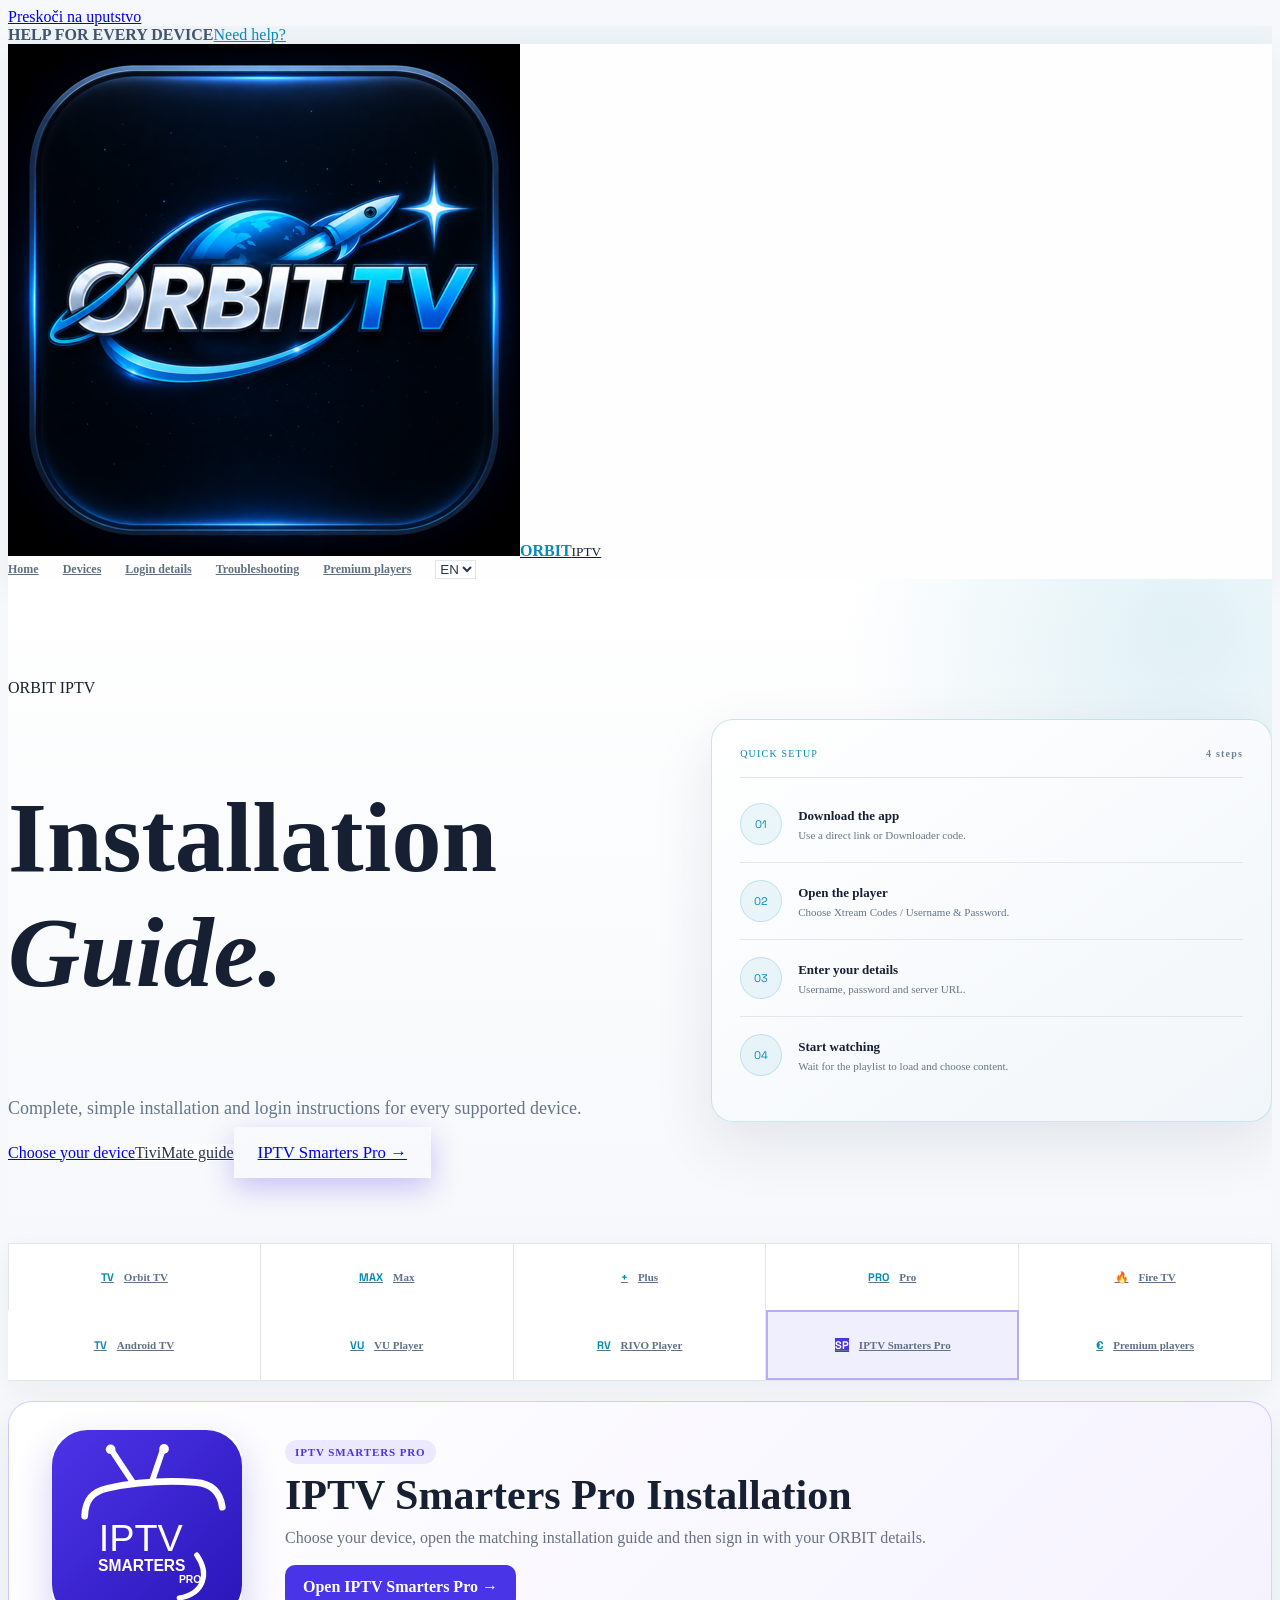
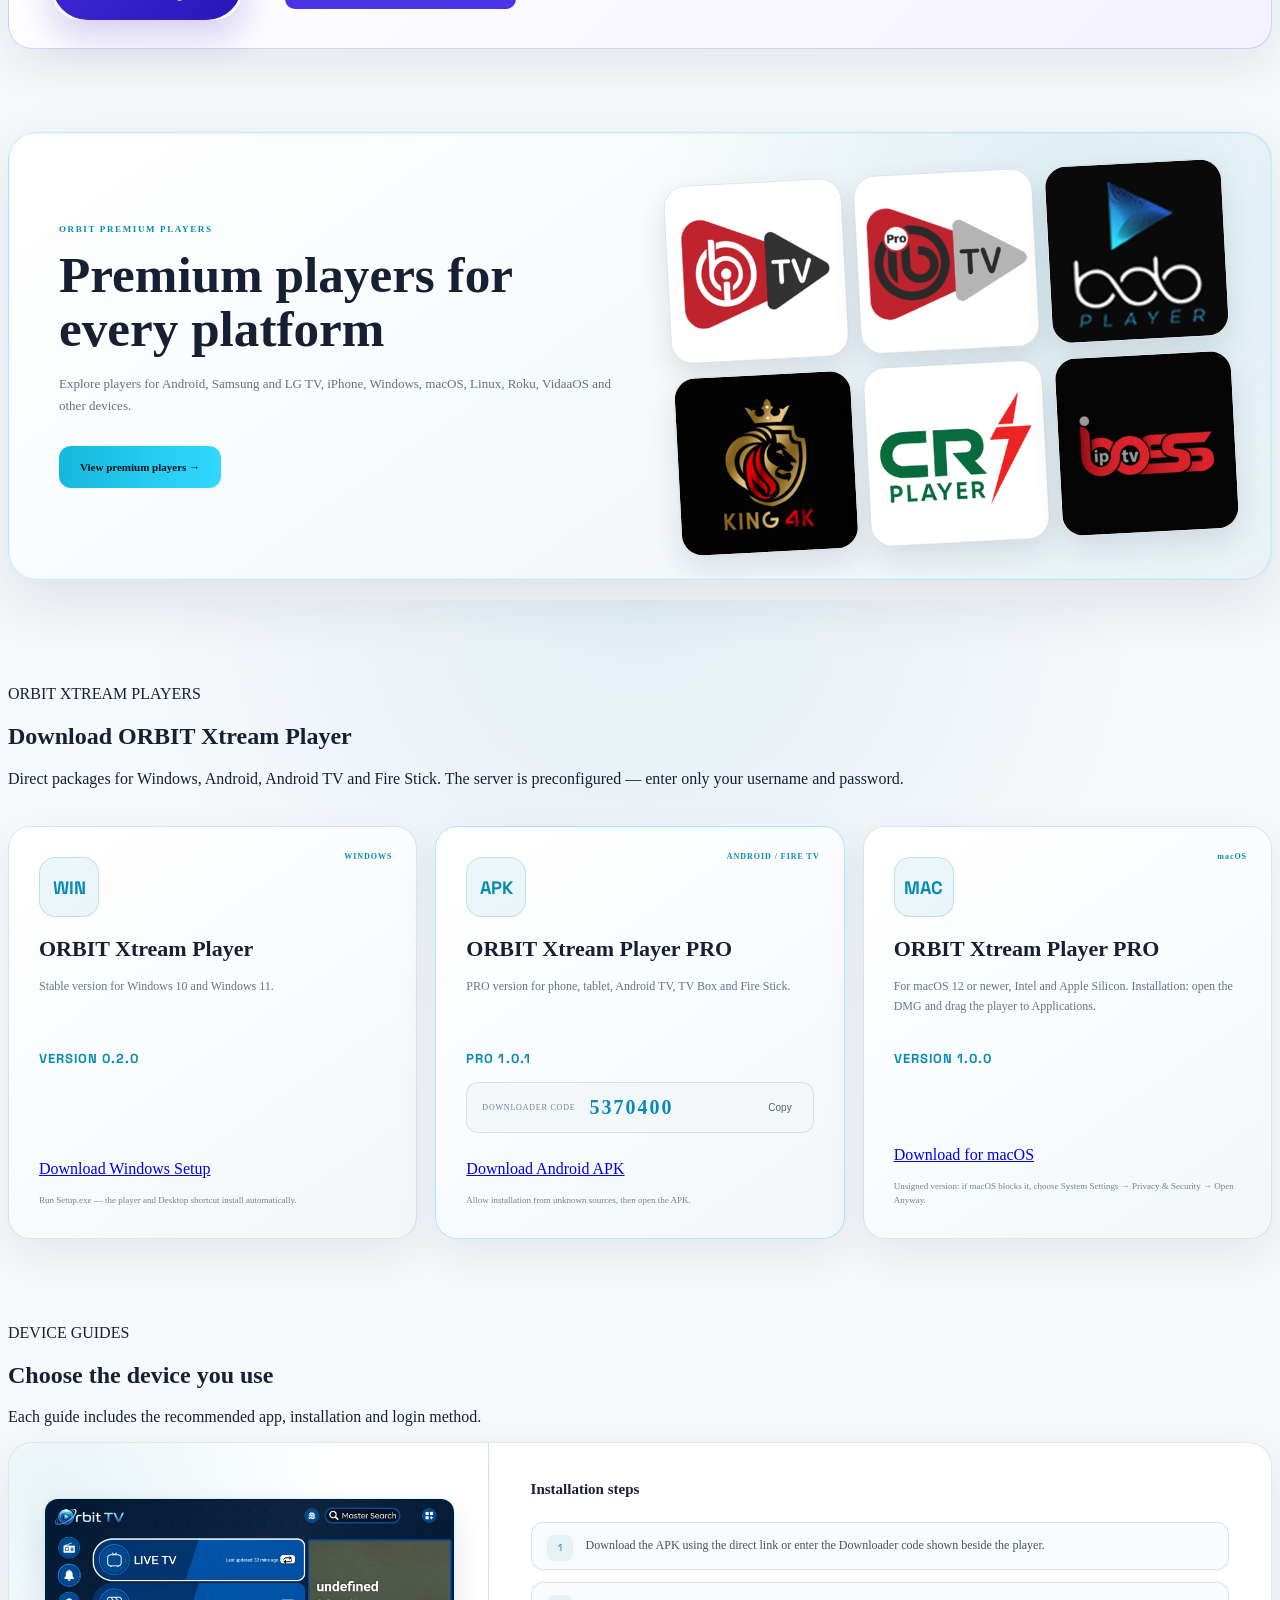
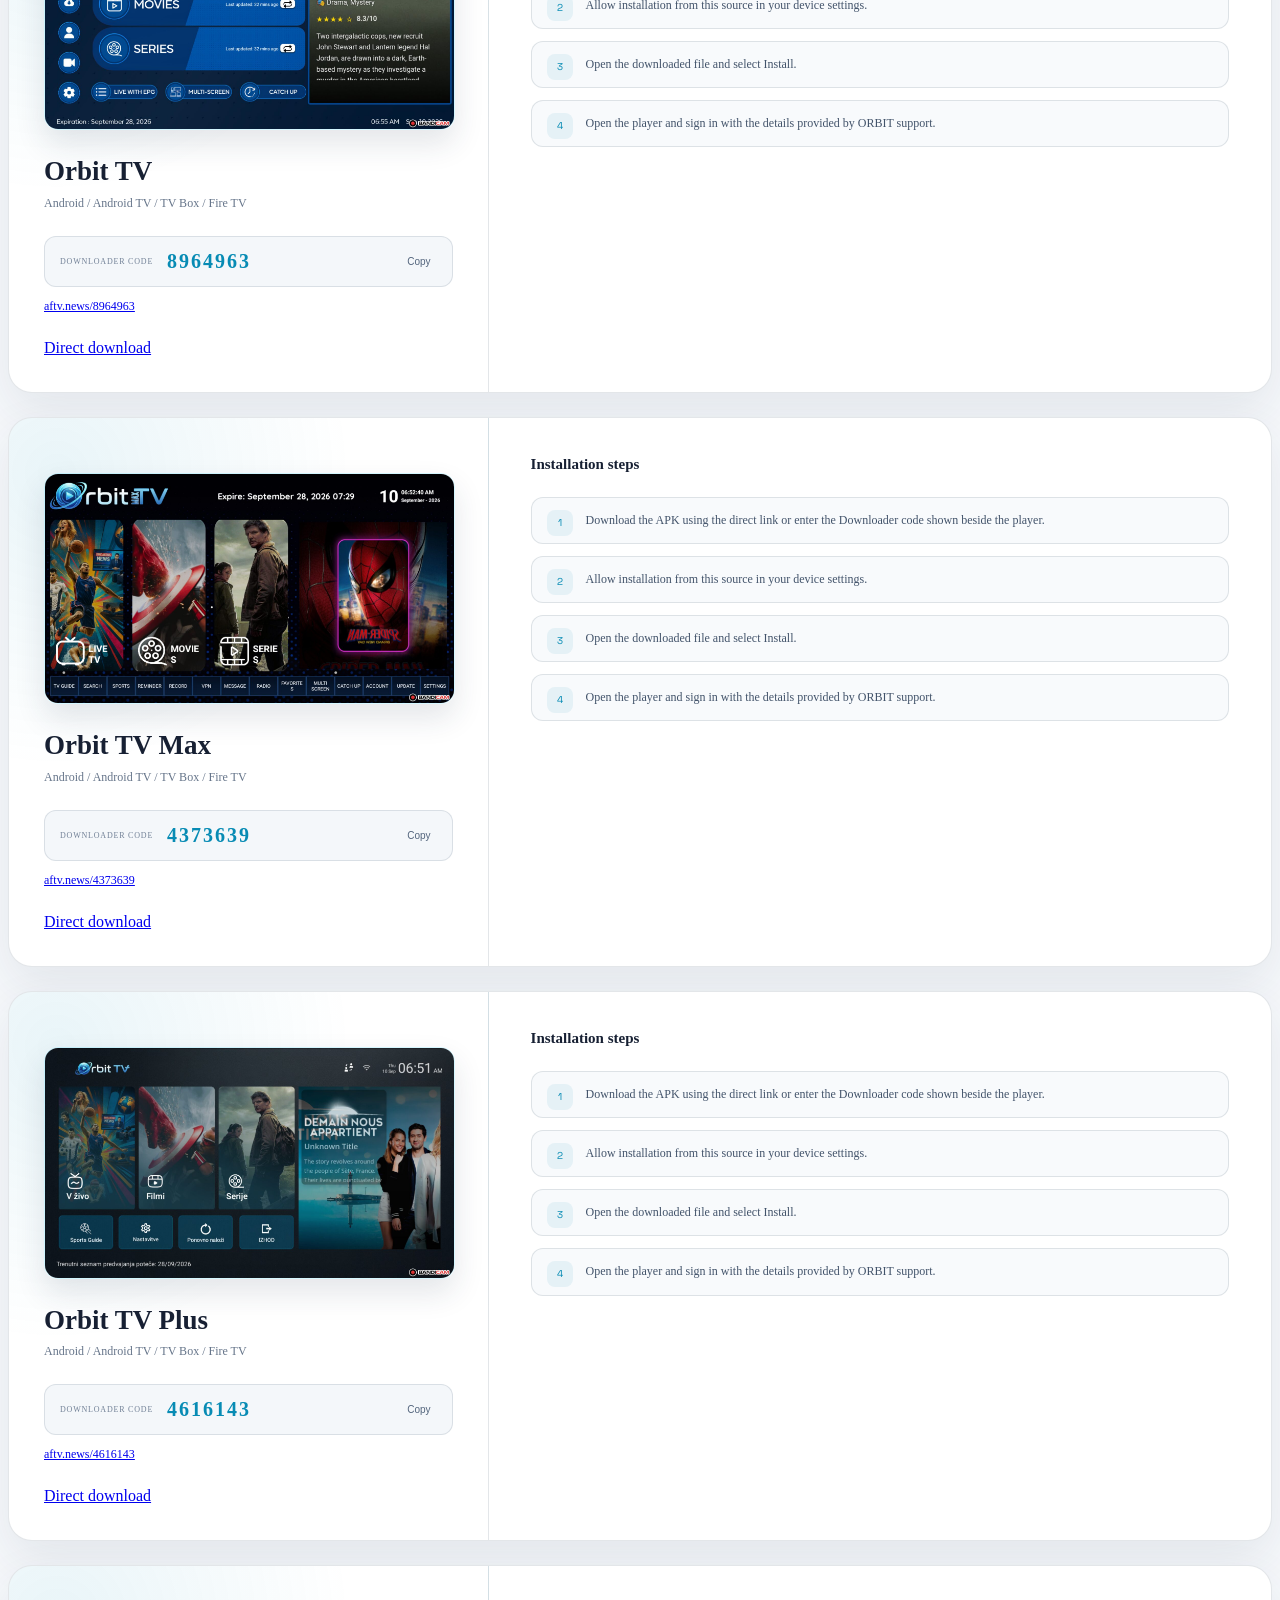
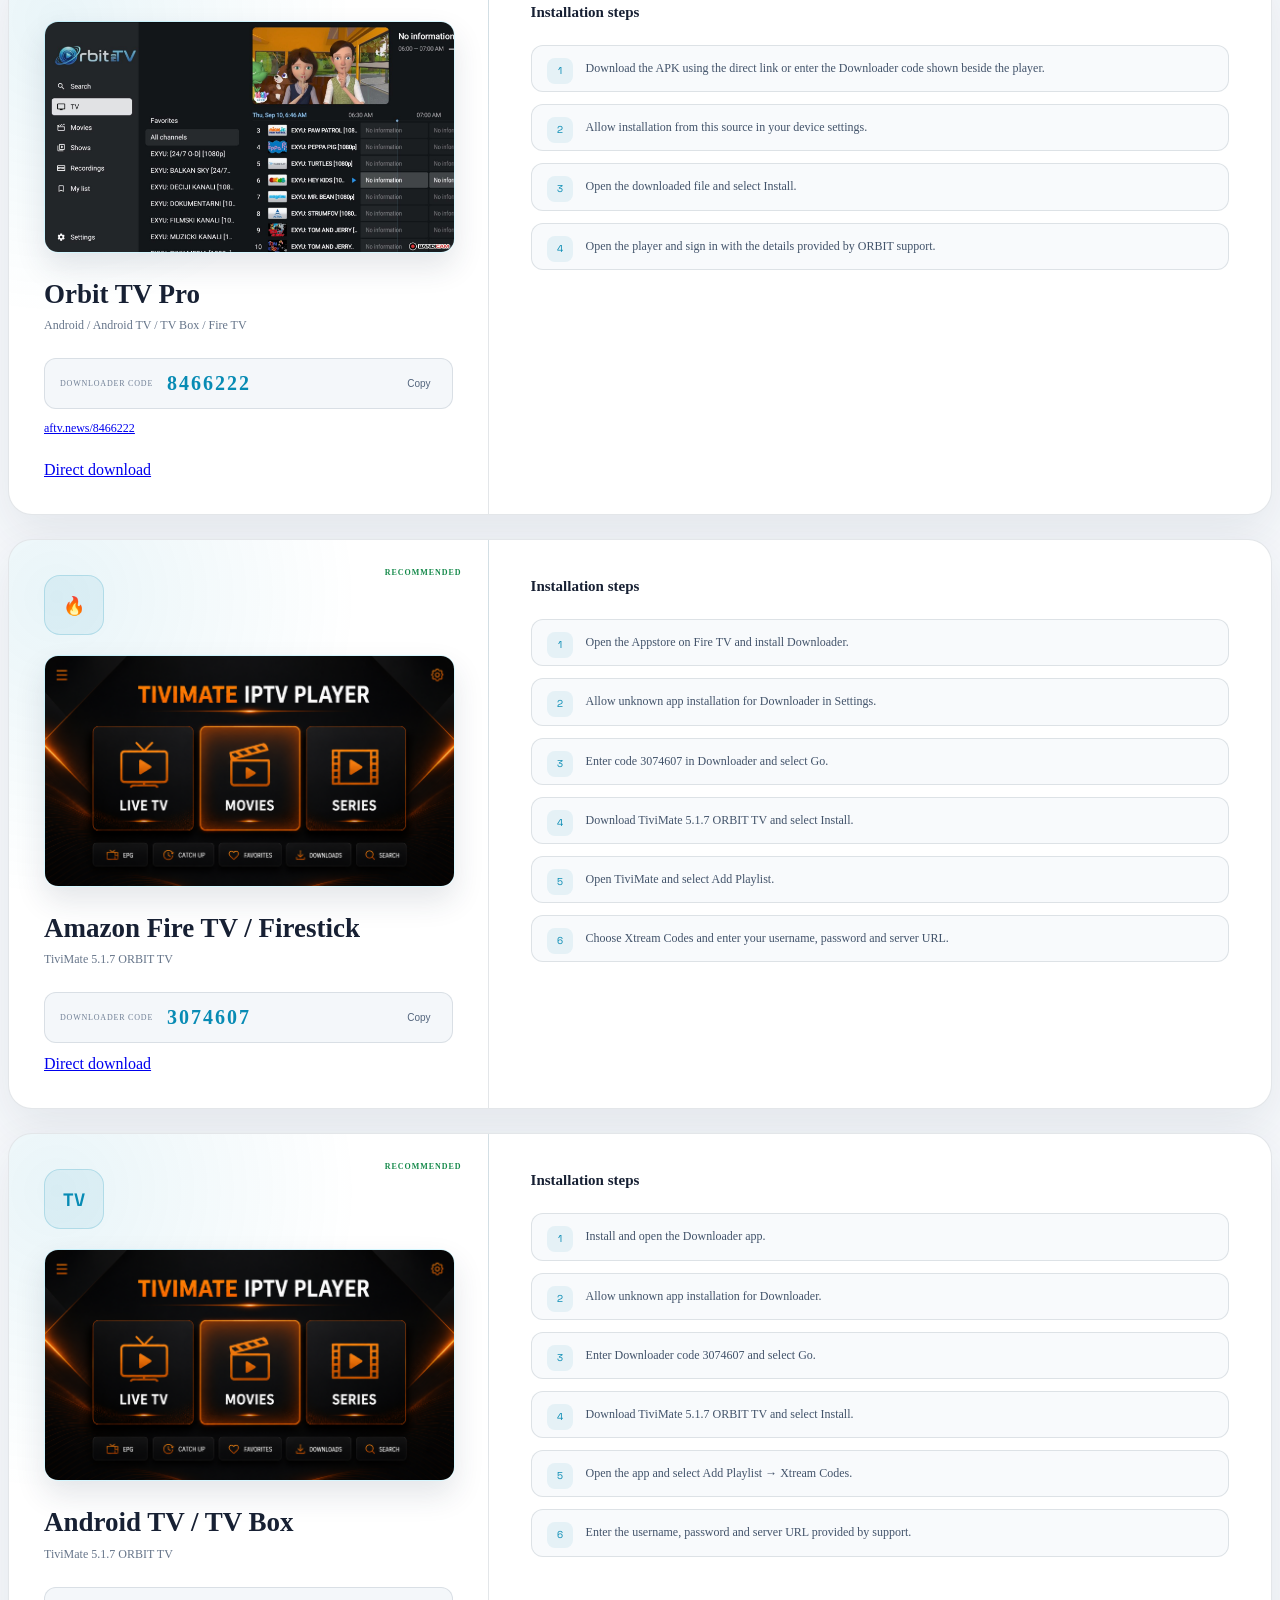
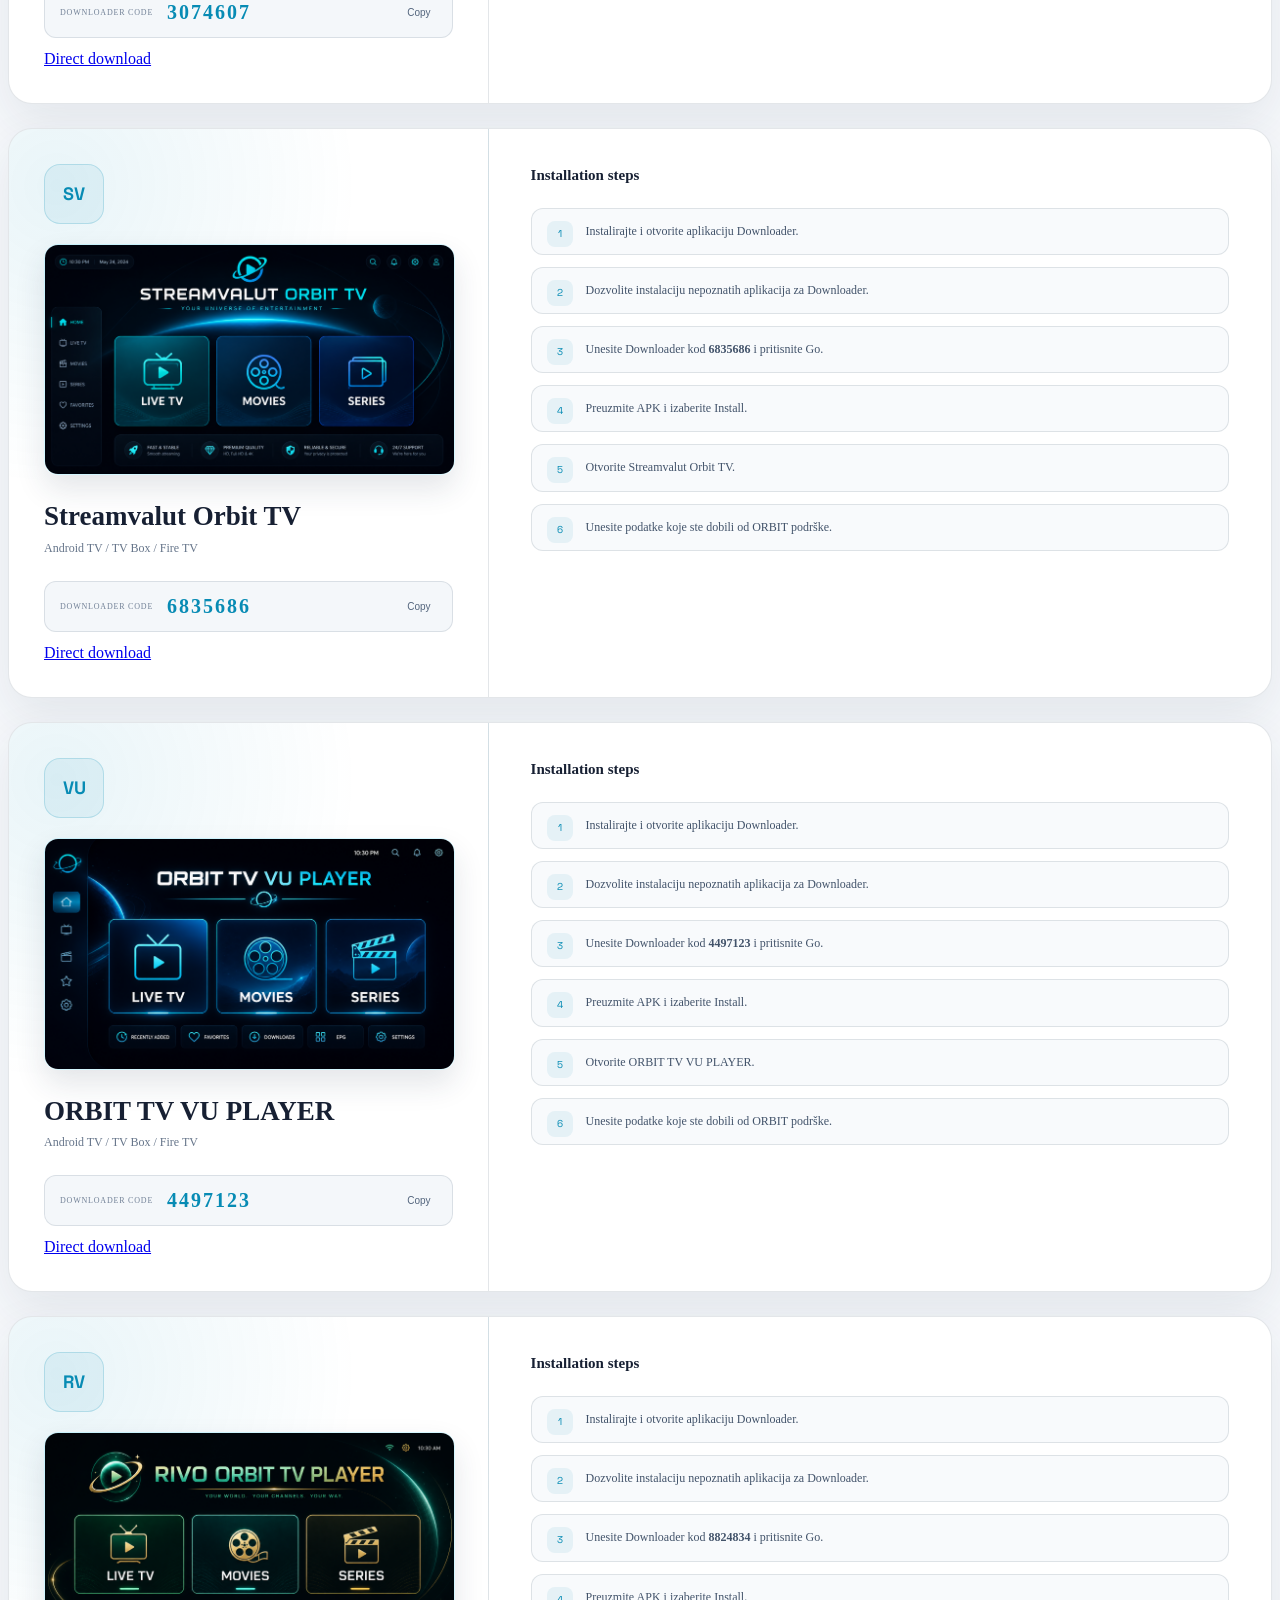
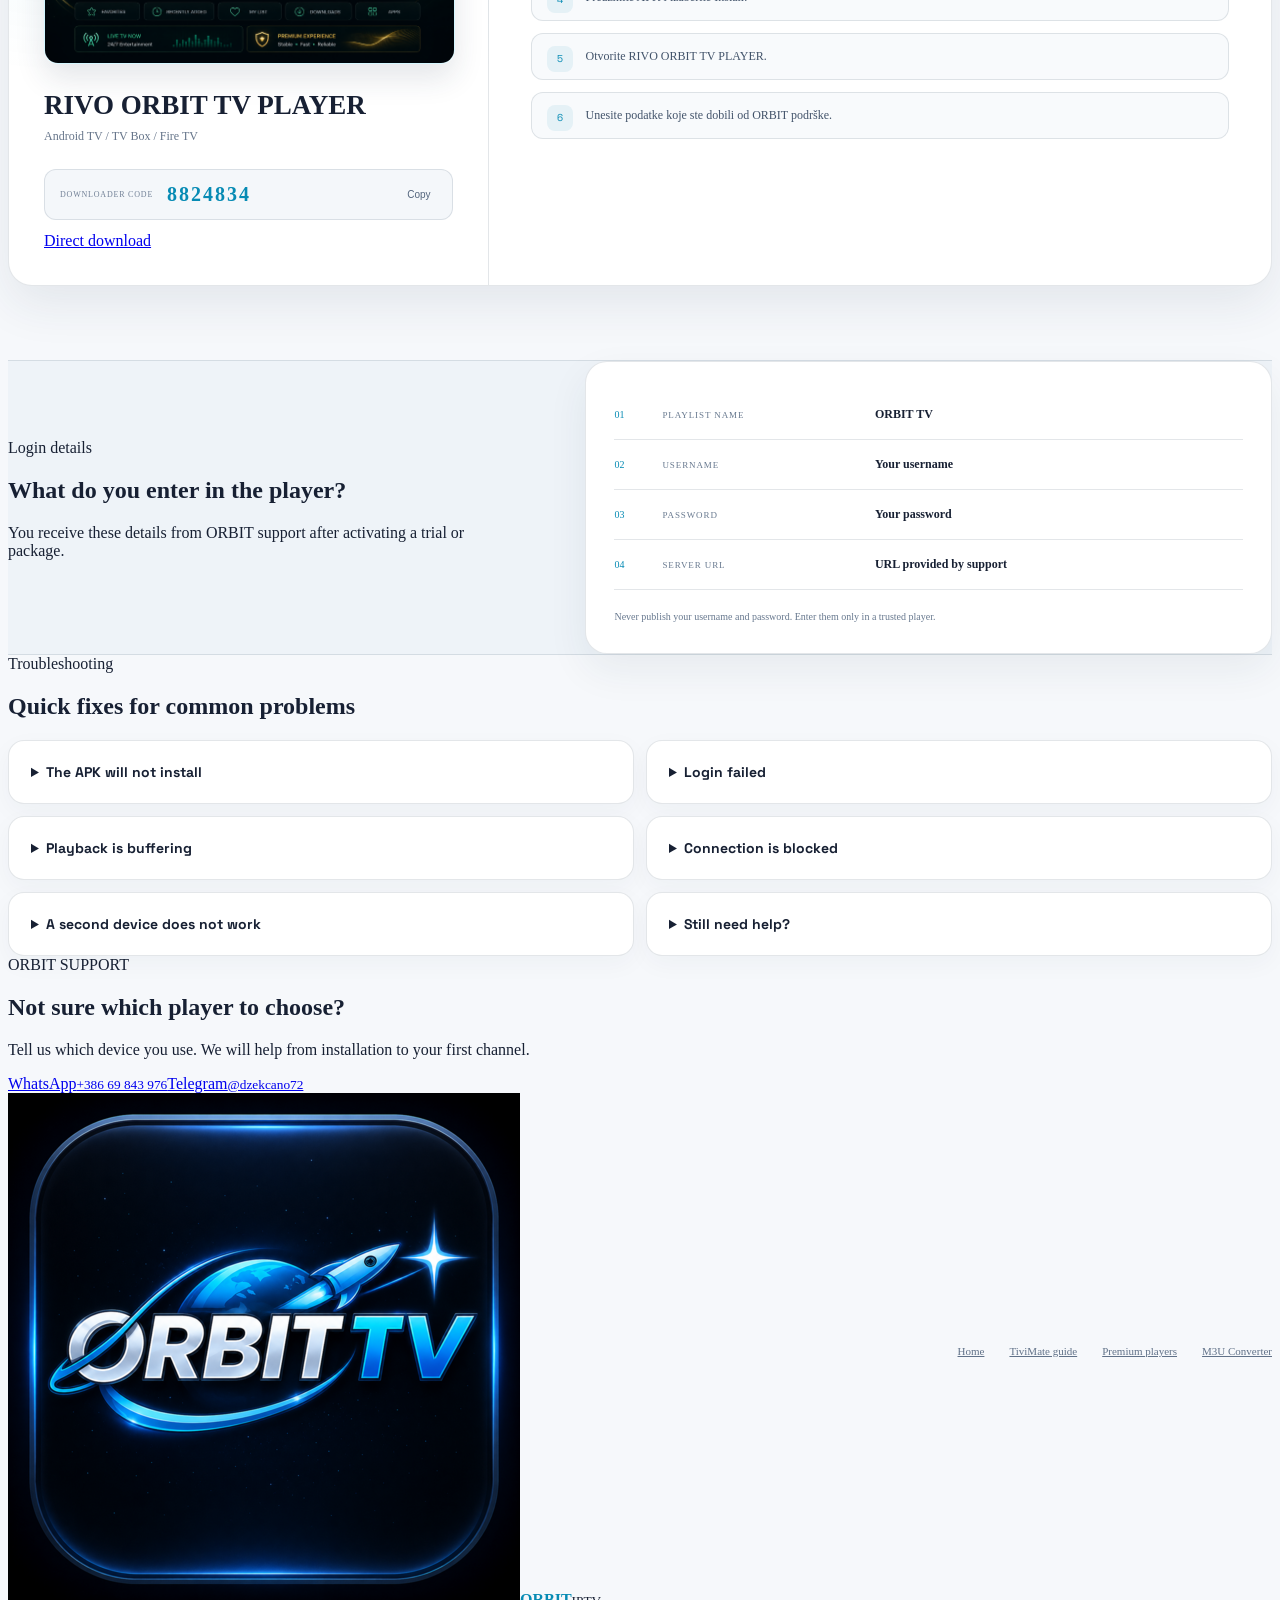
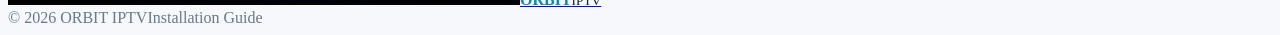
==== index.html @ 43fe9dd4 "Make IPTV Smarters Pro entry prominent" ====
<!doctype html>
<html lang="bs">
<head>
  <meta charset="utf-8">
  <meta name="viewport" content="width=device-width,initial-scale=1">
  <meta name="theme-color" content="#050914">
  <meta name="description" content="ORBIT IPTV Installation Guide — direktno preuzimanje i jednostavna uputstva za ORBIT playere.">
  <meta property="og:title" content="ORBIT IPTV Installation Guide">
  <meta property="og:description" content="Jednostavna uputstva za instalaciju ORBIT IPTV-a na svim uređajima.">
  <meta property="og:image" content="https://orbitiptv.github.io/orbit-offer.png">
  <title>Installation Guide — ORBIT IPTV</title>
  <link rel="icon" href="assets/orbit-logo-20260910.png">
  <link rel="preconnect" href="https://fonts.googleapis.com">
  <link rel="preconnect" href="https://fonts.gstatic.com" crossorigin>
  <link href="https://fonts.googleapis.com/css2?family=Manrope:wght@400;500;600;700;800&family=Space+Grotesk:wght@600;700&display=swap" rel="stylesheet">
  <link rel="stylesheet" href="../styles.css">
  <link rel="stylesheet" href="guide.css">

  <style>
    .smarters-main-button{font-size:1.05rem!important;padding:16px 24px!important;box-shadow:0 10px 28px rgba(73,52,232,.28)!important}
    .smarters-quick-link{border:2px solid rgba(73,52,232,.35)!important;background:rgba(73,52,232,.08)!important}
    .smarters-quick-link span{background:#4934e8!important;color:#fff!important}.smarters-quick-link b{white-space:nowrap}
    .smarters-promo-section{padding-top:20px!important;padding-bottom:28px!important}.smarters-promo-card{display:grid;grid-template-columns:220px 1fr;gap:28px;align-items:center;padding:28px;border:1px solid rgba(73,52,232,.22);border-radius:24px;background:linear-gradient(135deg,#fff 0%,#f5f2ff 100%);box-shadow:0 18px 44px rgba(30,35,60,.08);text-decoration:none;color:inherit;transition:.22s ease}.smarters-promo-card:hover{transform:translateY(-5px);box-shadow:0 24px 54px rgba(40,34,110,.14);border-color:rgba(73,52,232,.45)}.smarters-promo-art{width:100%;max-width:190px;margin:auto}.smarters-promo-art svg{display:block;width:100%;height:auto;border-radius:28px;box-shadow:0 16px 36px rgba(43,25,184,.2)}.smarters-promo-label{display:inline-flex;margin-bottom:9px;padding:6px 10px;border-radius:999px;background:#ece8ff;color:#4934e8;font-size:11px;font-weight:800;letter-spacing:.08em}.smarters-promo-copy h2{margin:0 0 10px;font-size:clamp(28px,4vw,42px);line-height:1.08}.smarters-promo-copy p{margin:0 0 18px;max-width:700px;color:#667085}.smarters-promo-button{display:inline-flex;padding:13px 18px;border-radius:10px;background:#4934e8;color:#fff;font-weight:800}.smarters-promo-card:focus-visible,.smarters-main-button:focus-visible,.smarters-quick-link:focus-visible{outline:3px solid #8d7df4;outline-offset:3px}@media(max-width:760px){.smarters-promo-card{grid-template-columns:1fr;text-align:center}.smarters-promo-art{max-width:150px}.smarters-main-button{width:100%;justify-content:center}}
  </style>
</head>
<body class="guide-page">
  <a class="skip-link" href="#guideMain">Preskoči na uputstvo</a>
  <div class="topbar"><div class="container topbar-inner"><span><span class="status-dot"></span><strong data-g="helpAvailable">POMOĆ ZA SVE UREĐAJE</strong></span><a href="https://wa.me/38669843976" target="_blank" rel="noopener" data-g="needHelp">Treba pomoć?</a></div></div>
  <header class="site-header">
    <div class="container nav-shell">
      <a class="brand" href="../"><img src="assets/orbit-logo-20260910.png" alt="ORBIT IPTV logo"><span><b>ORBIT</b><small>IPTV</small></span></a>
      <nav class="guide-nav">
        <a href="../" data-g="home">Početna</a>
        <a href="#uredjaji" data-g="devices">Uređaji</a>
        <a href="#podaci" data-g="loginData">Podaci za prijavu</a>
        <a href="#problemi" data-g="problems">Rješavanje problema</a>
        <a href="activation/" data-g="paidPlayers">Plaćeni playeri</a>
        <select id="guideLanguage" class="language-select" aria-label="Izaberi jezik"><option value="bs">BS</option><option value="en">EN</option><option value="de">DE</option><option value="sl">SL</option><option value="it">IT</option></select>
      </nav>
    </div>
  </header>

  <main id="guideMain">
    <section class="guide-hero">
      <div class="container guide-hero-grid">
        <div class="reveal">
          <div class="eyebrow"><span></span><span>ORBIT IPTV</span></div>
          <h1><span data-g="installation">Installation</span><br><em data-g="guide">Guide.</em></h1>
          <p data-g="heroText">Kompletna, jednostavna uputstva za instalaciju i prijavu na svakom podržanom uređaju.</p>
          <div class="hero-actions"><a class="button button-primary" href="#uredjaji" data-g="chooseDevice">Izaberi uređaj</a><a class="button button-secondary" href="#tivimate" data-g="tivimateGuide">TiviMate uputstvo</a><a class="button button-primary smarters-main-button" href="iptv-smarters-pro/">IPTV Smarters Pro →</a></div>
        </div>
        <div class="guide-overview reveal delay-1">
          <div class="overview-head"><span data-g="quickSetup">BRZO PODEŠAVANJE</span><b data-g="fourSteps">4 koraka</b></div>
          <ol class="setup-flow">
            <li><span>01</span><div><b data-g="downloadApp">Preuzmite aplikaciju</b><small data-g="downloadText">Koristite direktni link ili Downloader kod.</small></div></li>
            <li><span>02</span><div><b data-g="openApp">Otvorite player</b><small data-g="openText">Izaberite Xtream Codes / Username & Password.</small></div></li>
            <li><span>03</span><div><b data-g="enterData">Unesite podatke</b><small data-g="enterText">Korisničko ime, lozinka i server URL.</small></div></li>
            <li><span>04</span><div><b data-g="startWatching">Počnite gledati</b><small data-g="startText">Sačekajte učitavanje liste i izaberite sadržaj.</small></div></li>
          </ol>
        </div>
      </div>
    </section>

    <section class="guide-quickbar">
      <div class="container quickbar-inner">
        <a href="#orbit-tv"><span>TV</span>Orbit TV</a><a href="#orbit-tv-max"><span>MAX</span>Max</a><a href="#orbit-tv-plus"><span>+</span>Plus</a><a href="#orbit-tv-pro"><span>PRO</span>Pro</a><a href="#fire"><span>🔥</span>Fire TV</a><a href="#androidtv"><span>TV</span>Android TV</a><a href="#orbit-tv-vu-player"><span>VU</span>VU Player</a><a href="#rivo-orbit-tv-player"><span>RV</span>RIVO Player</a><a class="smarters-quick-link" href="iptv-smarters-pro/"><span>SP</span><b>IPTV Smarters Pro</b></a><a href="activation/"><span>€</span><b class="quickbar-label" data-g="paidPlayers">Plaćeni playeri</b></a>
      </div>
    </section>

    <section class="section smarters-promo-section">
      <div class="container">
        <a class="smarters-promo-card reveal" href="iptv-smarters-pro/" aria-label="Open IPTV Smarters Pro installation guide">
          <div class="smarters-promo-art" aria-hidden="true">
            <svg viewBox="0 0 512 512" role="img"><defs><linearGradient id="spg" x1="0" y1="0" x2="1" y2="1"><stop offset="0" stop-color="#4d34e8"/><stop offset="1" stop-color="#2915b8"/></linearGradient></defs><rect width="512" height="512" rx="96" fill="url(#spg)"/><g fill="none" stroke="#fff" stroke-linecap="round"><path d="M88 232c2-43 20-66 62-75 63-14 153-22 237-16 42 3 66 25 72 67" stroke-width="18"/><path d="M218 141l-55-83M270 137l28-82" stroke-width="16"/><circle cx="158" cy="52" r="13" fill="#fff" stroke="none"/><circle cx="302" cy="51" r="13" fill="#fff" stroke="none"/></g><text x="126" y="326" fill="#fff" font-family="Arial,Helvetica,sans-serif" font-size="102" font-weight="500">IPTV</text><text x="124" y="381" fill="#fff" font-family="Arial,Helvetica,sans-serif" font-size="42" font-weight="800">SMARTERS</text><text x="342" y="412" fill="#fff" font-family="Arial,Helvetica,sans-serif" font-size="28" font-weight="800">PRO</text><path d="M390 337c35 50 20 104-47 116" fill="none" stroke="#fff" stroke-width="14" stroke-linecap="round"/></svg>
          </div>
          <div class="smarters-promo-copy">
            <span class="smarters-promo-label">IPTV SMARTERS PRO</span>
            <h2>IPTV Smarters Pro Installation</h2>
            <p>Choose your device, open the matching installation guide and then sign in with your ORBIT details.</p>
            <span class="smarters-promo-button">Open IPTV Smarters Pro →</span>
          </div>
        </a>
      </div>
    </section>

    <section class="section premium-player-promo">
      <div class="container">
        <a class="premium-promo-card reveal" href="activation/" aria-label="Pogledajte ORBIT plaćene playere">
          <div class="premium-promo-copy">
            <span class="premium-label" data-g="premiumLabel">ORBIT PREMIUM PLAYERS</span>
            <h2 data-g="premiumTitle">Plaćeni playeri za sve platforme</h2>
            <p data-g="premiumText">Pogledajte playere za Android, Samsung i LG TV, iPhone, Windows, macOS, Linux, Roku, VidaaOS i druge uređaje.</p>
            <span class="premium-promo-button" data-g="premiumButton">Pogledaj plaćene playere →</span>
          </div>
          <div class="premium-logo-wall" aria-hidden="true">
            <img src="https://orbitiptv.github.io/Installation-Guide/activation/assets/ibo/ibo-player.png" alt="">
            <img src="https://orbitiptv.github.io/Installation-Guide/activation/assets/ibo/ibo-player-pro.png" alt="">
            <img src="https://orbitiptv.github.io/Installation-Guide/activation/assets/ibo/bob-android.png" alt="">
            <img src="https://orbitiptv.github.io/Installation-Guide/activation/assets/ibo/king4k.png" alt="">
            <img src="https://orbitiptv.github.io/Installation-Guide/activation/assets/cr-android.png" alt="">
            <img src="https://orbitiptv.github.io/Installation-Guide/activation/assets/ibo/iboss-android.png" alt="">
          </div>
        </a>
      </div>
    </section>
    <section class="section xtream-downloads" id="orbit-xtream-players">
      <div class="container">
        <div class="section-heading centered reveal">
          <div class="eyebrow centered-eye"><span></span><span>ORBIT XTREAM PLAYERS</span><span></span></div>
          <h2 data-g="orbitPlayersTitle">Preuzmite ORBIT Xtream Player</h2>
          <p data-g="orbitPlayersText">Direktni paketi za Windows, Android i Android TV. Server je već podešen — unesite samo korisničko ime i lozinku.</p>
        </div>
        <div class="xtream-download-grid reveal delay-1">
          <article class="xtream-download-card">
            <span class="xtream-platform">WINDOWS</span><div class="device-mark">WIN</div>
            <h3>ORBIT Xtream Player</h3><p data-g="windowsTestText">Stabilna verzija za Windows 10 i Windows 11.</p><strong>VERSION 0.2.0</strong>
            <a class="button button-primary" href="../downloads/orbit-xtream-player-windows-setup.exe" download data-g="downloadWindows">Preuzmi Windows Setup</a>
            <small data-g="windowsInstallHint">Pokrenite Setup.exe — player i Desktop ikona instaliraju se automatski.</small>
          </article>
          <article class="xtream-download-card featured">
            <span class="xtream-platform">ANDROID / FIRE TV</span><div class="device-mark">APK</div>
            <h3>ORBIT Xtream Player PRO</h3><p data-g="androidProText">PRO verzija za telefon, tablet, Android TV, TV Box i Fire Stick.</p><strong>PRO 1.0.1</strong>
            <div class="download-code"><small>DOWNLOADER CODE</small><strong>5370400</strong><button type="button" data-copy="5370400" data-g="copy">Kopiraj</button></div>
            <a class="button button-primary" href="../downloads/orbit-xtream-player-android-pro.apk" download data-g="downloadAndroid">Preuzmi Android APK</a>
            <small data-g="androidInstallHint">Dozvolite instalaciju iz nepoznatih izvora, zatim otvorite APK.</small>
          </article>
          <article class="xtream-download-card">
            <span class="xtream-platform">macOS</span><div class="device-mark">MAC</div>
            <h3>ORBIT Xtream Player PRO</h3><p data-g="macComingText">Za macOS 12 ili noviji, Intel i Apple Silicon. Instalacija: otvorite DMG i prevucite player u Applications.</p><strong data-g="comingSoon">VERSION 1.0.0</strong>
            <a class="button button-primary" href="../downloads/orbit-xtream-player-macos.dmg" download data-g="macComingButton">Preuzmi za macOS</a>
            <small data-g="macSafeText">Nepotpisana verzija: ako je macOS blokira, izaberite System Settings → Privacy &amp; Security → Open Anyway.</small>
          </article>
        </div>
      </div>
    </section>

    <section class="section guide-devices" id="uredjaji">
      <div class="container">
        <div class="section-heading reveal"><div class="eyebrow"><span></span><span data-g="deviceGuides">UPUTSTVA PO UREĐAJU</span></div><h2 data-g="selectDevice">Izaberite uređaj koji koristite</h2><p data-g="selectText">Svako uputstvo sadrži preporučenu aplikaciju, instalaciju i način prijave.</p></div>

        <article class="instruction-card reveal" id="orbit-tv">
          <div class="instruction-side"><img class="player-art" src="assets/players/orbit-tv-20260910.jpg" alt="Orbit TV — izgled aplikacije" loading="lazy"><h2>Orbit TV</h2><p>Android / Android TV / TV Box / Fire TV</p><div class="download-code"><small>DOWNLOADER CODE</small><strong>8964963</strong><button type="button" data-copy="8964963" data-g="copy">Kopiraj</button></div><p><a href="https://aftv.news/8964963" target="_blank" rel="noopener">aftv.news/8964963</a></p><a class="button button-primary" href="https://www.dropbox.com/scl/fi/jpbd7oztoyssk2792xhz0/OrbitTV.apk?rlkey=6338grlvasxphj5q79tidvix2&amp;dl=1" data-g="directDownload">Direktno preuzimanje</a></div>
          <div class="instruction-steps"><h3 data-g="steps">Koraci instalacije</h3><ol><li data-g="newPlayer1">Preuzmite APK putem direktnog linka ili unesite Downloader kod prikazan uz player.</li><li data-g="newPlayer2">Dozvolite instalaciju iz ovog izvora u postavkama uređaja.</li><li data-g="newPlayer3">Otvorite preuzetu datoteku i izaberite Install.</li><li data-g="newPlayer4">Pokrenite player i prijavite se podacima dobijenim od ORBIT podrške.</li></ol></div>
        </article>

        <article class="instruction-card reveal" id="orbit-tv-max">
          <div class="instruction-side"><img class="player-art" src="assets/players/orbit-tv-max-20260910.jpg" alt="Orbit TV Max — izgled aplikacije" loading="lazy"><h2>Orbit TV Max</h2><p>Android / Android TV / TV Box / Fire TV</p><div class="download-code"><small>DOWNLOADER CODE</small><strong>4373639</strong><button type="button" data-copy="4373639" data-g="copy">Kopiraj</button></div><p><a href="https://aftv.news/4373639" target="_blank" rel="noopener">aftv.news/4373639</a></p><a class="button button-primary" href="https://www.dropbox.com/scl/fi/qm563a28ovwv0opp84wek/Orbit-TV-Max.apk?rlkey=qnp95z3av1uu4jedp4amxes10&amp;dl=1" data-g="directDownload">Direktno preuzimanje</a></div>
          <div class="instruction-steps"><h3 data-g="steps">Koraci instalacije</h3><ol><li data-g="newPlayer1">Preuzmite APK putem direktnog linka ili unesite Downloader kod prikazan uz player.</li><li data-g="newPlayer2">Dozvolite instalaciju iz ovog izvora u postavkama uređaja.</li><li data-g="newPlayer3">Otvorite preuzetu datoteku i izaberite Install.</li><li data-g="newPlayer4">Pokrenite player i prijavite se podacima dobijenim od ORBIT podrške.</li></ol></div>
        </article>

        <article class="instruction-card reveal" id="orbit-tv-plus">
          <div class="instruction-side"><img class="player-art" src="assets/players/orbit-tv-plus-20260910.jpg" alt="Orbit TV Plus — izgled aplikacije" loading="lazy"><h2>Orbit TV Plus</h2><p>Android / Android TV / TV Box / Fire TV</p><div class="download-code"><small>DOWNLOADER CODE</small><strong>4616143</strong><button type="button" data-copy="4616143" data-g="copy">Kopiraj</button></div><p><a href="https://aftv.news/4616143" target="_blank" rel="noopener">aftv.news/4616143</a></p><a class="button button-primary" href="https://www.dropbox.com/scl/fi/ur6vzek15l9p6n5uei0lg/Orbit-TV-Plus.apk?rlkey=k7n0pl3yer3eqzvuhtynzojws&amp;dl=1" data-g="directDownload">Direktno preuzimanje</a></div>
          <div class="instruction-steps"><h3 data-g="steps">Koraci instalacije</h3><ol><li data-g="newPlayer1">Preuzmite APK putem direktnog linka ili unesite Downloader kod prikazan uz player.</li><li data-g="newPlayer2">Dozvolite instalaciju iz ovog izvora u postavkama uređaja.</li><li data-g="newPlayer3">Otvorite preuzetu datoteku i izaberite Install.</li><li data-g="newPlayer4">Pokrenite player i prijavite se podacima dobijenim od ORBIT podrške.</li></ol></div>
        </article>

        <article class="instruction-card reveal" id="orbit-tv-pro">
          <div class="instruction-side"><img class="player-art" src="assets/players/orbit-tv-pro-20260910.jpg" alt="Orbit TV Pro — izgled aplikacije" loading="lazy"><h2>Orbit TV Pro</h2><p>Android / Android TV / TV Box / Fire TV</p><div class="download-code"><small>DOWNLOADER CODE</small><strong>8466222</strong><button type="button" data-copy="8466222" data-g="copy">Kopiraj</button></div><p><a href="https://aftv.news/8466222" target="_blank" rel="noopener">aftv.news/8466222</a></p><a class="button button-primary" href="https://www.dropbox.com/scl/fi/6qnkuitemzkqfojj68n97/Orbit-TV-Pro.apk?rlkey=63ngxpft1iswyqlbirz1cd9e5&amp;dl=1" data-g="directDownload">Direktno preuzimanje</a></div>
          <div class="instruction-steps"><h3 data-g="steps">Koraci instalacije</h3><ol><li data-g="newPlayer1">Preuzmite APK putem direktnog linka ili unesite Downloader kod prikazan uz player.</li><li data-g="newPlayer2">Dozvolite instalaciju iz ovog izvora u postavkama uređaja.</li><li data-g="newPlayer3">Otvorite preuzetu datoteku i izaberite Install.</li><li data-g="newPlayer4">Pokrenite player i prijavite se podacima dobijenim od ORBIT podrške.</li></ol></div>
        </article>

        <article class="instruction-card reveal" id="fire">
          <div class="instruction-side"><span class="device-mark">🔥</span><span class="recommend" data-g="recommended">PREPORUČENO</span><img class="player-art" src="https://orbitiptv.github.io/Installation-Guide/assets/players/tivimate.png" alt="TiviMate 5.1.7 ORBIT TV home screen" loading="lazy"><h2>Amazon Fire TV / Firestick</h2><p>TiviMate 5.1.7 ORBIT TV</p><div class="download-code"><small>DOWNLOADER CODE</small><strong>3074607</strong><button type="button" data-copy="3074607" data-g="copy">Kopiraj</button></div><a class="button button-primary" href="https://orbitiptv.github.io/downloads/tivimate-517-orbit-tv.apk" target="_blank" rel="noopener" data-g="directDownload">Direktno preuzimanje</a></div>
          <div class="instruction-steps"><h3 data-g="steps">Koraci instalacije</h3><ol><li data-g="fire1">Na Fire TV-u otvorite Appstore i instalirajte Downloader.</li><li data-g="fire2">U postavkama dozvolite instalaciju nepoznatih aplikacija za Downloader.</li><li data-g="fire3">U Downloader unesite kod 3074607 i pritisnite Go.</li><li data-g="fire4">Preuzmite TiviMate 5.1.7 ORBIT TV i izaberite Install.</li><li data-g="fire5">Otvorite TiviMate i izaberite Add Playlist.</li><li data-g="fire6">Izaberite Xtream Codes i unesite korisničko ime, lozinku i server URL.</li></ol></div>
        </article>

        <article class="instruction-card reveal" id="androidtv">
          <div class="instruction-side" id="tivimate"><span class="device-mark">TV</span><span class="recommend" data-g="recommended">PREPORUČENO</span><img class="player-art" src="https://orbitiptv.github.io/Installation-Guide/assets/players/tivimate.png" alt="TiviMate 5.1.7 ORBIT TV home screen" loading="lazy"><h2>Android TV / TV Box</h2><p>TiviMate 5.1.7 ORBIT TV</p><div class="download-code"><small>DOWNLOADER CODE</small><strong>3074607</strong><button type="button" data-copy="3074607" data-g="copy">Kopiraj</button></div><a class="button button-primary" href="https://orbitiptv.github.io/downloads/tivimate-517-orbit-tv.apk" target="_blank" rel="noopener" data-g="directDownload">Direktno preuzimanje</a></div>
          <div class="instruction-steps"><h3 data-g="steps">Koraci instalacije</h3><ol><li data-g="androidTv1">Instalirajte i otvorite aplikaciju Downloader.</li><li data-g="androidTv2">Dozvolite instalaciju nepoznatih aplikacija za Downloader.</li><li data-g="androidTv3">Unesite Downloader kod 3074607 i pritisnite Go.</li><li data-g="androidTv4">Preuzmite TiviMate 5.1.7 ORBIT TV i izaberite Install.</li><li data-g="androidTv5">Otvorite aplikaciju i izaberite Add Playlist → Xtream Codes.</li><li data-g="androidTv6">Unesite korisničko ime, lozinku i server URL koje ste dobili od podrške.</li></ol></div>
        </article>

        <article class="instruction-card reveal" id="streamvalut">
          <div class="instruction-side"><span class="device-mark">SV</span><img class="player-art" src="https://orbitiptv.github.io/Installation-Guide/assets/players/streamvalut-orbit-tv.png" alt="Streamvalut Orbit TV home screen" loading="lazy"><h2>Streamvalut Orbit TV</h2><p>Android TV / TV Box / Fire TV</p><div class="download-code"><small>DOWNLOADER CODE</small><strong>6835686</strong><button type="button" data-copy="6835686" data-g="copy">Kopiraj</button></div><a class="button button-primary" href="../downloads/streamvalut-orbit-tv.apk" download data-g="directDownload">Direktno preuzimanje</a></div>
          <div class="instruction-steps"><h3 data-g="steps">Koraci instalacije</h3><ol><li>Instalirajte i otvorite aplikaciju Downloader.</li><li>Dozvolite instalaciju nepoznatih aplikacija za Downloader.</li><li>Unesite Downloader kod <strong>6835686</strong> i pritisnite Go.</li><li>Preuzmite APK i izaberite Install.</li><li>Otvorite Streamvalut Orbit TV.</li><li>Unesite podatke koje ste dobili od ORBIT podrške.</li></ol></div>
        </article>

        <article class="instruction-card reveal" id="orbit-tv-vu-player">
          <div class="instruction-side"><span class="device-mark">VU</span><img class="player-art" src="https://orbitiptv.github.io/Installation-Guide/assets/players/orbit-tv-vu-player.png" alt="ORBIT TV VU PLAYER home screen" loading="lazy"><h2>ORBIT TV VU PLAYER</h2><p>Android TV / TV Box / Fire TV</p><div class="download-code"><small>DOWNLOADER CODE</small><strong>4497123</strong><button type="button" data-copy="4497123" data-g="copy">Kopiraj</button></div><a class="button button-primary" href="https://media.githubusercontent.com/media/orbitiptv/orbitiptv.github.io/main/downloads/orbit-tv-vu-player.apk" data-g="directDownload">Direktno preuzimanje</a></div>
          <div class="instruction-steps"><h3 data-g="steps">Koraci instalacije</h3><ol><li>Instalirajte i otvorite aplikaciju Downloader.</li><li>Dozvolite instalaciju nepoznatih aplikacija za Downloader.</li><li>Unesite Downloader kod <strong>4497123</strong> i pritisnite Go.</li><li>Preuzmite APK i izaberite Install.</li><li>Otvorite ORBIT TV VU PLAYER.</li><li>Unesite podatke koje ste dobili od ORBIT podrške.</li></ol></div>
        </article>

        <article class="instruction-card reveal" id="rivo-orbit-tv-player">
          <div class="instruction-side"><span class="device-mark">RV</span><img class="player-art" src="https://orbitiptv.github.io/Installation-Guide/assets/players/rivo-orbit-tv-player.png" alt="RIVO ORBIT TV PLAYER home screen" loading="lazy"><h2>RIVO ORBIT TV PLAYER</h2><p>Android TV / TV Box / Fire TV</p><div class="download-code"><small>DOWNLOADER CODE</small><strong>8824834</strong><button type="button" data-copy="8824834" data-g="copy">Kopiraj</button></div><a class="button button-primary" href="https://orbitiptv.github.io/downloads/rivo-orbit-tv-player.apk" download data-g="directDownload">Direktno preuzimanje</a></div>
          <div class="instruction-steps"><h3 data-g="steps">Koraci instalacije</h3><ol><li>Instalirajte i otvorite aplikaciju Downloader.</li><li>Dozvolite instalaciju nepoznatih aplikacija za Downloader.</li><li>Unesite Downloader kod <strong>8824834</strong> i pritisnite Go.</li><li>Preuzmite APK i izaberite Install.</li><li>Otvorite RIVO ORBIT TV PLAYER.</li><li>Unesite podatke koje ste dobili od ORBIT podrške.</li></ol></div>
        </article>
      </div>
    </section>

    <section class="section login-section" id="podaci">
      <div class="container login-layout">
        <div class="section-heading reveal"><div class="eyebrow"><span></span><span data-g="loginData">PODACI ZA PRIJAVU</span></div><h2 data-g="whatYouNeed">Šta trebate unijeti u player?</h2><p data-g="dataText">Podatke dobijate od ORBIT podrške nakon aktivacije testa ili paketa.</p></div>
        <div class="login-panel reveal delay-1"><div><span>01</span><small>PLAYLIST NAME</small><strong>ORBIT TV</strong></div><div><span>02</span><small>USERNAME</small><strong data-g="yourUsername">Vaše korisničko ime</strong></div><div><span>03</span><small>PASSWORD</small><strong data-g="yourPassword">Vaša lozinka</strong></div><div><span>04</span><small>SERVER URL</small><strong data-g="serverFromSupport">URL koji dobijete od podrške</strong></div><p data-g="securityNote">Nikada javno ne objavljujte korisničko ime i lozinku. Unosite ih samo u pouzdan player.</p></div>
      </div>
    </section>

    <section class="section troubleshooting" id="problemi">
      <div class="container">
        <div class="section-heading centered reveal"><div class="eyebrow centered-eye"><span></span><span data-g="problems">RJEŠAVANJE PROBLEMA</span><span></span></div><h2 data-g="quickFixes">Brza rješenja za najčešće probleme</h2></div>
        <div class="faq-grid reveal delay-1">
          <details><summary data-g="issueInstall">APK se ne može instalirati</summary><p data-g="fixInstall">U postavkama uređaja dozvolite instalaciju iz nepoznatih izvora za aplikaciju Downloader, zatim pokušajte ponovo.</p></details>
          <details><summary data-g="issueLogin">Prijava nije uspješna</summary><p data-g="fixLogin">Provjerite velika i mala slova, uklonite razmake i potvrdite da je server URL unesen tačno.</p></details>
          <details><summary data-g="issueBuffer">Slika zastajkuje</summary><p data-g="fixBuffer">Ponovo pokrenite ruter i uređaj, koristite kablovsku ili 5 GHz Wi‑Fi vezu i testirajte drugi player.</p></details>
          <details><summary data-g="issueBlocked">Veza je blokirana</summary><p data-g="fixBlocked">Pokušajte s drugom internet vezom. Ako provajder blokira vezu, uključite pouzdan VPN pa ponovo otvorite player.</p></details>
          <details><summary data-g="issueDevices">Drugi uređaj ne radi</summary><p data-g="fixDevices">Paket podržava 3 istovremene konekcije. U TiviMate-u izaberite drugi Device # za svaki dodatni uređaj.</p></details>
          <details><summary data-g="issueHelp">I dalje trebate pomoć?</summary><p><span data-g="fixHelp">Pošaljite naziv uređaja i fotografiju greške ORBIT podršci.</span> <a href="https://wa.me/38669843976" target="_blank" rel="noopener">WhatsApp →</a></p></details>
        </div>
      </div>
    </section>

    <section class="section"><div class="container contact-card reveal"><div><span class="contact-kicker">ORBIT SUPPORT</span><h2 data-g="supportTitle">Niste sigurni koji player izabrati?</h2><p data-g="supportText">Javite nam koji uređaj koristite. Pomoći ćemo vam od instalacije do prvog kanala.</p></div><div class="contact-actions"><a class="button button-whatsapp" href="https://wa.me/38669843976" target="_blank" rel="noopener"><span>WhatsApp</span><small>+386 69 843 976</small></a><a class="button button-telegram" href="https://t.me/dzekcano72" target="_blank" rel="noopener"><span>Telegram</span><small>@dzekcano72</small></a></div></div></section>
  </main>

  <footer class="footer"><div class="container guide-footer"><a class="brand" href="../"><img src="assets/orbit-logo-20260910.png" alt=""><span><b>ORBIT</b><small>IPTV</small></span></a><div><a href="../" data-g="home">Početna</a><a href="#tivimate" data-g="tivimateGuide">TiviMate uputstvo</a><a href="activation/" data-g="paidPlayers">Plaćeni playeri</a><a href="../converter.html">M3U Converter</a></div></div><div class="container footer-bottom"><span>© 2026 ORBIT IPTV</span><span>Installation Guide</span></div></footer>
  <script src="guide.js?v=20260910-orbit-download-codes"></script>
</body>
</html>
---- guide.css ----
.guide-page{background:#050914}.guide-nav{display:flex;align-items:center;gap:24px;font-size:12px;font-weight:700}.guide-nav a{color:#aeb9c9}.guide-nav a:hover{color:#fff}.guide-hero{position:relative;padding:100px 0 80px;overflow:hidden}.guide-hero::before{content:"";position:absolute;width:700px;height:700px;right:-260px;top:-300px;border-radius:50%;background:radial-gradient(circle,rgba(49,216,255,.18),transparent 68%)}.guide-hero-grid{position:relative;display:grid;grid-template-columns:1fr .9fr;gap:80px;align-items:center}.guide-hero h1{font-size:clamp(60px,8vw,100px)}.guide-hero p{max-width:650px;color:var(--muted);font-size:18px;line-height:1.75}.guide-overview{padding:28px;border:1px solid rgba(49,216,255,.22);border-radius:22px;background:linear-gradient(145deg,rgba(16,31,53,.92),rgba(8,14,27,.94));box-shadow:var(--shadow)}.overview-head{display:flex;align-items:center;justify-content:space-between;padding-bottom:18px;border-bottom:1px solid var(--line);font-size:10px;letter-spacing:.12em;color:var(--cyan)}.overview-head b{color:#8b99ad}.setup-flow{list-style:none;margin:8px 0 0;padding:0}.setup-flow li{display:flex;align-items:center;gap:16px;padding:17px 0;border-bottom:1px solid rgba(255,255,255,.07)}.setup-flow li:last-child{border:0}.setup-flow li>span{display:grid;place-items:center;width:40px;height:40px;border-radius:50%;background:rgba(49,216,255,.07);border:1px solid rgba(49,216,255,.18);color:var(--cyan);font-family:"Space Grotesk";font-size:11px}.setup-flow div{display:grid;gap:5px}.setup-flow b{font-size:13px}.setup-flow small{color:var(--muted);font-size:11px}.guide-quickbar{position:sticky;top:78px;z-index:40;background:rgba(7,13,24,.9);backdrop-filter:blur(16px);border-block:1px solid var(--line)}.quickbar-inner{display:grid;grid-template-columns:repeat(5,1fr)}.quickbar-inner a{display:flex;align-items:center;justify-content:center;gap:10px;min-height:66px;border-right:1px solid var(--line);color:#9eabc0;font-size:11px;font-weight:800}.quickbar-inner a:first-child{border-left:1px solid var(--line)}.quickbar-inner a:hover{color:#fff;background:rgba(49,216,255,.05)}.quickbar-inner span{color:var(--cyan);font-family:"Space Grotesk"}.guide-devices{padding-bottom:50px}.instruction-card{display:grid;grid-template-columns:.76fr 1.24fr;margin:0 0 24px;border:1px solid var(--line);border-radius:24px;background:linear-gradient(145deg,#0c1527,#070d19);overflow:hidden;box-shadow:0 20px 55px rgba(0,0,0,.22)}.instruction-side{position:relative;padding:35px;background:radial-gradient(circle at 10% 10%,rgba(49,216,255,.12),transparent 45%);border-right:1px solid var(--line)}.device-mark{display:grid;place-items:center;width:58px;height:58px;border:1px solid rgba(49,216,255,.25);border-radius:16px;background:rgba(49,216,255,.08);color:var(--cyan);font-family:"Space Grotesk";font-weight:700;font-size:18px}.recommend{position:absolute;right:26px;top:28px;color:var(--green);font-size:8px;font-weight:900;letter-spacing:.12em}.player-art{display:block;width:100%;aspect-ratio:16/9;object-fit:cover;margin:20px 0 0;border:1px solid rgba(49,216,255,.2);border-radius:14px;box-shadow:0 18px 36px rgba(0,0,0,.28)}.instruction-side h2{font-size:27px;line-height:1.2;margin:25px 0 8px}.instruction-side>p{color:var(--muted);font-size:12px;margin:0 0 25px}.download-code{display:flex;align-items:center;gap:14px;padding:13px 15px;margin-bottom:12px;border:1px solid rgba(255,255,255,.09);border-radius:12px;background:#050a13}.download-code small{display:block;color:#697890;font-size:8px;letter-spacing:.1em}.download-code strong{color:var(--cyan);font-size:20px;letter-spacing:.1em;margin-right:auto}.download-code button{border:0;background:transparent;color:#aeb9c9;font-size:10px;cursor:pointer}.instruction-side>.button{width:100%}.code-options{display:grid;grid-template-columns:1fr 1fr;gap:8px;margin-bottom:13px}.code-options>div{padding:13px;border:1px solid var(--line);border-radius:11px;background:#050a13}.code-options small{display:block;color:#68768d;font-size:8px}.code-options strong{color:var(--cyan)}.mobile-links{display:grid;grid-template-columns:1fr 1fr;gap:8px}.mobile-links .button{padding:0 12px}.instruction-steps{padding:38px 42px}.instruction-steps h3{font-size:15px;margin:0 0 24px}.instruction-steps ol{list-style:none;padding:0;counter-reset:guide-step;display:grid;gap:12px}.instruction-steps li{counter-increment:guide-step;position:relative;padding:13px 16px 13px 54px;border:1px solid rgba(255,255,255,.07);border-radius:12px;background:rgba(255,255,255,.018);color:#b5c0d0;font-size:12px;line-height:1.6}.instruction-steps li::before{content:counter(guide-step);position:absolute;left:15px;top:12px;display:grid;place-items:center;width:26px;height:26px;border-radius:8px;background:rgba(49,216,255,.09);color:var(--cyan);font-family:"Space Grotesk";font-size:10px}.inline-link{display:inline-block;margin-top:18px;color:var(--cyan);font-size:12px;font-weight:800}.login-section{background:#070c17;border-block:1px solid var(--line)}.login-layout{display:grid;grid-template-columns:.85fr 1.15fr;gap:70px;align-items:center}.login-panel{padding:28px;border:1px solid var(--line);border-radius:22px;background:#0a1221}.login-panel>div{display:grid;grid-template-columns:38px .55fr 1fr;align-items:center;gap:10px;padding:17px 0;border-bottom:1px solid rgba(255,255,255,.07)}.login-panel>div span{color:var(--cyan);font-size:10px}.login-panel small{color:#6e7c91;font-size:9px;letter-spacing:.1em}.login-panel strong{font-size:12px}.login-panel p{margin:19px 0 0;color:#728097;font-size:10px;line-height:1.6}.faq-grid{display:grid;grid-template-columns:repeat(2,1fr);gap:12px}.faq-grid details{padding:22px;border:1px solid var(--line);border-radius:16px;background:rgba(255,255,255,.025)}.faq-grid summary{font-family:"Space Grotesk";font-weight:700;font-size:14px;cursor:pointer}.faq-grid p{color:var(--muted);font-size:12px;line-height:1.7;margin:15px 0 0}.faq-grid a{color:var(--cyan)}.guide-footer{display:flex;align-items:center;justify-content:space-between}.guide-footer>div{display:flex;gap:25px}.guide-footer>div a{color:#8492a8;font-size:11px}.guide-footer>div a:hover{color:#fff}
@media(max-width:960px){.guide-nav a{display:none}.guide-hero-grid,.login-layout{grid-template-columns:1fr}.guide-hero-grid{gap:45px}.instruction-card{grid-template-columns:1fr}.instruction-side{border-right:0;border-bottom:1px solid var(--line)}.guide-quickbar{top:68px}.quickbar-inner{overflow-x:auto;display:flex}.quickbar-inner a{flex:0 0 150px}.guide-footer>div{display:none}}
@media(max-width:680px){.guide-hero{padding:70px 0 55px}.guide-hero h1{font-size:58px}.guide-hero p{font-size:16px}.guide-hero .button{width:100%}.instruction-side,.instruction-steps{padding:27px 22px}.instruction-side h2{font-size:24px}.faq-grid{grid-template-columns:1fr}.guide-quickbar{top:68px}.login-panel{padding:20px 17px}.login-panel>div{grid-template-columns:28px 1fr}.login-panel strong{grid-column:2}.quickbar-inner a{min-height:56px}.contact-card{padding:30px 22px}}
.xtream-downloads{padding-block:85px;background:radial-gradient(circle at 50% 0,rgba(49,216,255,.1),transparent 52%)}
.xtream-download-grid{display:grid;grid-template-columns:repeat(3,1fr);gap:18px;margin-top:38px}
.xtream-download-card{position:relative;display:flex;flex-direction:column;gap:15px;padding:30px;border:1px solid var(--line);border-radius:22px;background:linear-gradient(145deg,#0d182b,#070d18);box-shadow:0 18px 50px rgba(0,0,0,.2)}
.xtream-download-card.featured{border-color:rgba(49,216,255,.42);box-shadow:0 22px 60px rgba(13,184,228,.12)}
.xtream-download-card .xtream-platform{position:absolute;right:24px;top:25px;color:var(--cyan);font-size:8px;font-weight:900;letter-spacing:.12em}
.xtream-download-card h3{margin:4px 0 0;font-size:22px}.xtream-download-card p{min-height:58px;margin:0;color:var(--muted);font-size:12px;line-height:1.65}
.xtream-download-card>strong{color:var(--cyan);font-family:"Space Grotesk";font-size:13px;letter-spacing:.08em}.xtream-download-card .button{width:100%;margin-top:auto}.xtream-download-card>small{color:#718096;font-size:9px;line-height:1.6}.xtream-download-card .disabled{opacity:.45;cursor:not-allowed;pointer-events:none}
@media(max-width:960px){.xtream-download-grid{grid-template-columns:1fr}.xtream-download-card p{min-height:0}}

.premium-player-promo{padding:55px 0 20px}.premium-promo-card{position:relative;display:grid;grid-template-columns:1.05fr .95fr;min-height:380px;overflow:hidden;border:1px solid rgba(49,216,255,.32);border-radius:28px;background:radial-gradient(circle at 85% 20%,rgba(49,216,255,.18),transparent 38%),linear-gradient(145deg,#0d192d,#060c17);box-shadow:0 28px 70px rgba(0,0,0,.32);color:#fff;text-decoration:none}.premium-promo-card::after{content:"";position:absolute;inset:0;border-radius:inherit;pointer-events:none;box-shadow:inset 0 0 0 1px rgba(255,255,255,.025)}.premium-promo-copy{display:flex;flex-direction:column;justify-content:center;padding:50px}.premium-label{color:var(--cyan);font-size:9px;font-weight:900;letter-spacing:.18em}.premium-promo-copy h2{max-width:600px;margin:14px 0 16px;font-size:clamp(34px,4vw,54px);line-height:1.06}.premium-promo-copy p{max-width:600px;margin:0 0 28px;color:#9eacc0;font-size:13px;line-height:1.75}.premium-promo-button{align-self:flex-start;padding:15px 21px;border-radius:12px;background:linear-gradient(90deg,#16b8dc,#31d8ff);color:#03101a;font-size:11px;font-weight:900}.premium-logo-wall{display:grid;grid-template-columns:repeat(3,1fr);gap:14px;align-content:center;padding:38px 42px 38px 0;transform:rotate(-3deg)}.premium-logo-wall img{display:block;width:100%;aspect-ratio:1;object-fit:cover;border:1px solid rgba(255,255,255,.12);border-radius:22px;background:#0a1322;box-shadow:0 15px 34px rgba(0,0,0,.35);transition:transform .25s}.premium-promo-card:hover .premium-logo-wall img{transform:translateY(-5px)}.premium-promo-card:hover{border-color:rgba(49,216,255,.62)}@media(max-width:850px){.premium-promo-card{grid-template-columns:1fr}.premium-promo-copy{padding:38px 30px 25px}.premium-logo-wall{padding:10px 30px 35px;transform:none}.premium-logo-wall img{border-radius:16px}}@media(max-width:520px){.premium-player-promo{padding-top:35px}.premium-logo-wall{grid-template-columns:repeat(3,1fr);gap:8px;padding-inline:20px}.premium-promo-copy{padding-inline:22px}.premium-promo-copy h2{font-size:34px}}

/* Light theme */
.guide-page{--ink:#172033;--muted:#66758a;--black:#f6f8fb;--panel:#ffffff;--line:rgba(31,49,73,.12);--cyan:#078bb4;--green:#168a4b;--shadow:0 22px 60px rgba(34,52,77,.10);background:#f6f8fb;color:var(--ink)}
.guide-page .topbar{background:#eef3f8;color:#43536a;border-color:var(--line)}
.guide-page .topbar a{color:#078bb4}
.guide-page .site-header{background:rgba(255,255,255,.88);border-bottom-color:var(--line);box-shadow:0 8px 30px rgba(34,52,77,.06)}
.guide-page .brand span,.guide-page .brand small{color:#172033}
.guide-page .brand b{color:#078bb4}
.guide-page .guide-nav a{color:#5f6f84}
.guide-page .guide-nav a:hover{color:#078bb4}
.guide-page .language-select{background:#fff;color:#26364c;border:1px solid var(--line)}
.guide-page .guide-hero{background:linear-gradient(180deg,#fff 0%,#f6f8fb 100%)}
.guide-page .guide-hero::before{background:radial-gradient(circle,rgba(7,139,180,.12),transparent 68%)}
.guide-page .guide-overview{background:linear-gradient(145deg,#ffffff,#f1f6fa);border-color:rgba(7,139,180,.20);box-shadow:var(--shadow)}
.guide-page .overview-head b{color:#708096}
.guide-page .setup-flow li{border-bottom-color:rgba(31,49,73,.10)}
.guide-page .setup-flow li>span{background:rgba(7,139,180,.07);border-color:rgba(7,139,180,.18)}
.guide-page .guide-quickbar{background:rgba(255,255,255,.92);border-color:var(--line);box-shadow:0 8px 24px rgba(34,52,77,.05)}
.guide-page .quickbar-inner a{color:#607188}
.guide-page .quickbar-inner a:hover{color:#078bb4;background:rgba(7,139,180,.06)}
.guide-page .instruction-card{background:#fff;box-shadow:0 18px 48px rgba(34,52,77,.09)}
.guide-page .instruction-side{background:radial-gradient(circle at 10% 10%,rgba(7,139,180,.09),transparent 45%)}
.guide-page .device-mark{background:rgba(7,139,180,.07);border-color:rgba(7,139,180,.20)}
.guide-page .player-art{box-shadow:0 14px 30px rgba(34,52,77,.12)}
.guide-page .download-code,.guide-page .code-options>div{background:#f4f7fa;border-color:var(--line)}
.guide-page .download-code small,.guide-page .code-options small{color:#718096}
.guide-page .download-code button{color:#52647c}
.guide-page .instruction-steps li{background:#f8fafc;border-color:var(--line);color:#42536a}
.guide-page .instruction-steps li::before{background:rgba(7,139,180,.08)}
.guide-page .login-section{background:#eef3f8}
.guide-page .login-panel{background:#fff;box-shadow:0 16px 40px rgba(34,52,77,.07)}
.guide-page .login-panel>div{border-bottom-color:var(--line)}
.guide-page .login-panel small,.guide-page .login-panel p{color:#68798f}
.guide-page .faq-grid details{background:#fff;border-color:var(--line);box-shadow:0 8px 25px rgba(34,52,77,.04)}
.guide-page .guide-footer>div a{color:#607188}
.guide-page .guide-footer>div a:hover{color:#078bb4}
.guide-page .xtream-downloads{background:radial-gradient(circle at 50% 0,rgba(7,139,180,.08),transparent 52%)}
.guide-page .xtream-download-card{background:linear-gradient(145deg,#ffffff,#f3f7fa);box-shadow:0 16px 42px rgba(34,52,77,.08)}
.guide-page .xtream-download-card>small{color:#708096}
.guide-page .premium-promo-card{background:radial-gradient(circle at 85% 20%,rgba(7,139,180,.10),transparent 38%),linear-gradient(145deg,#ffffff,#edf4f8);color:#172033;box-shadow:0 22px 58px rgba(34,52,77,.11)}
.guide-page .premium-promo-card::after{box-shadow:inset 0 0 0 1px rgba(31,49,73,.03)}
.guide-page .premium-promo-copy p{color:#607188}
.guide-page .premium-logo-wall img{background:#fff;border-color:var(--line);box-shadow:0 12px 28px rgba(34,52,77,.12)}
.guide-page .button-secondary,.guide-page .button-outline{color:#26364c;border-color:var(--line);background:#fff}
.guide-page footer{color:#68798f;border-top-color:var(--line)}
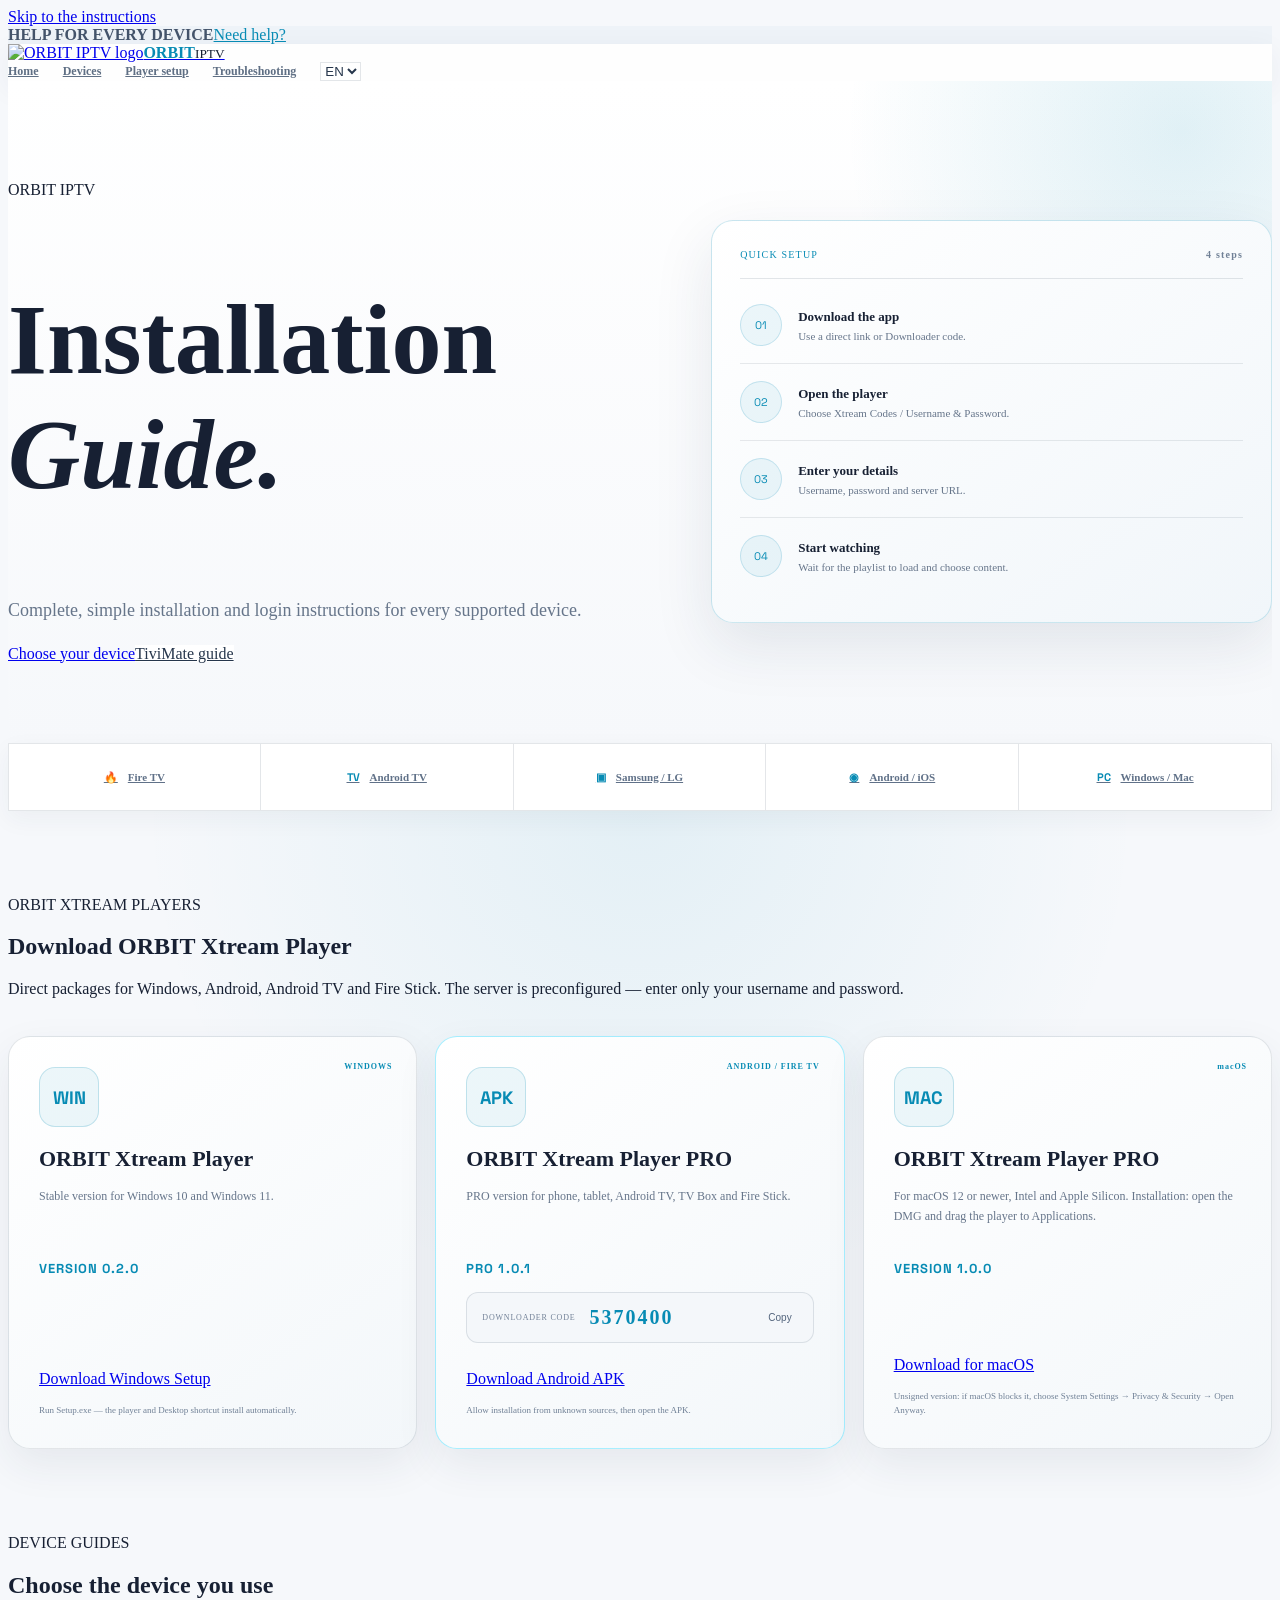
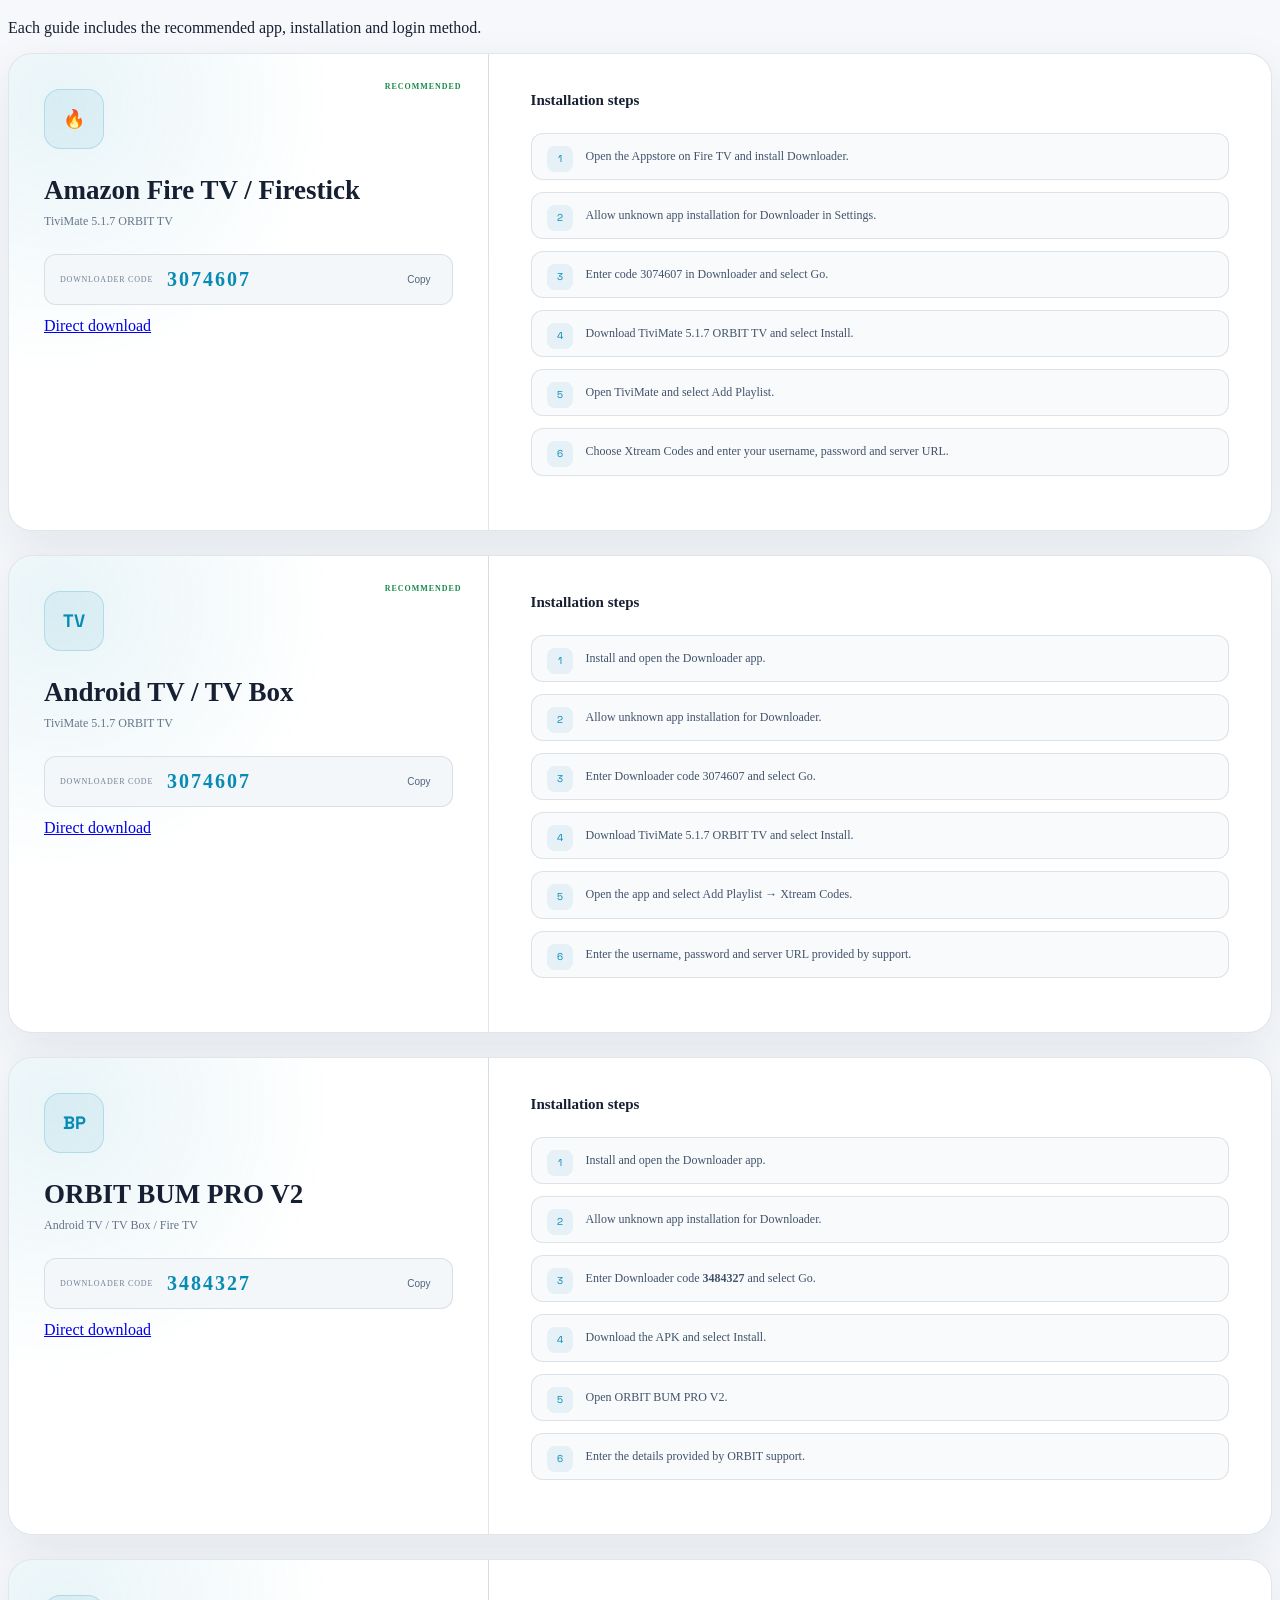
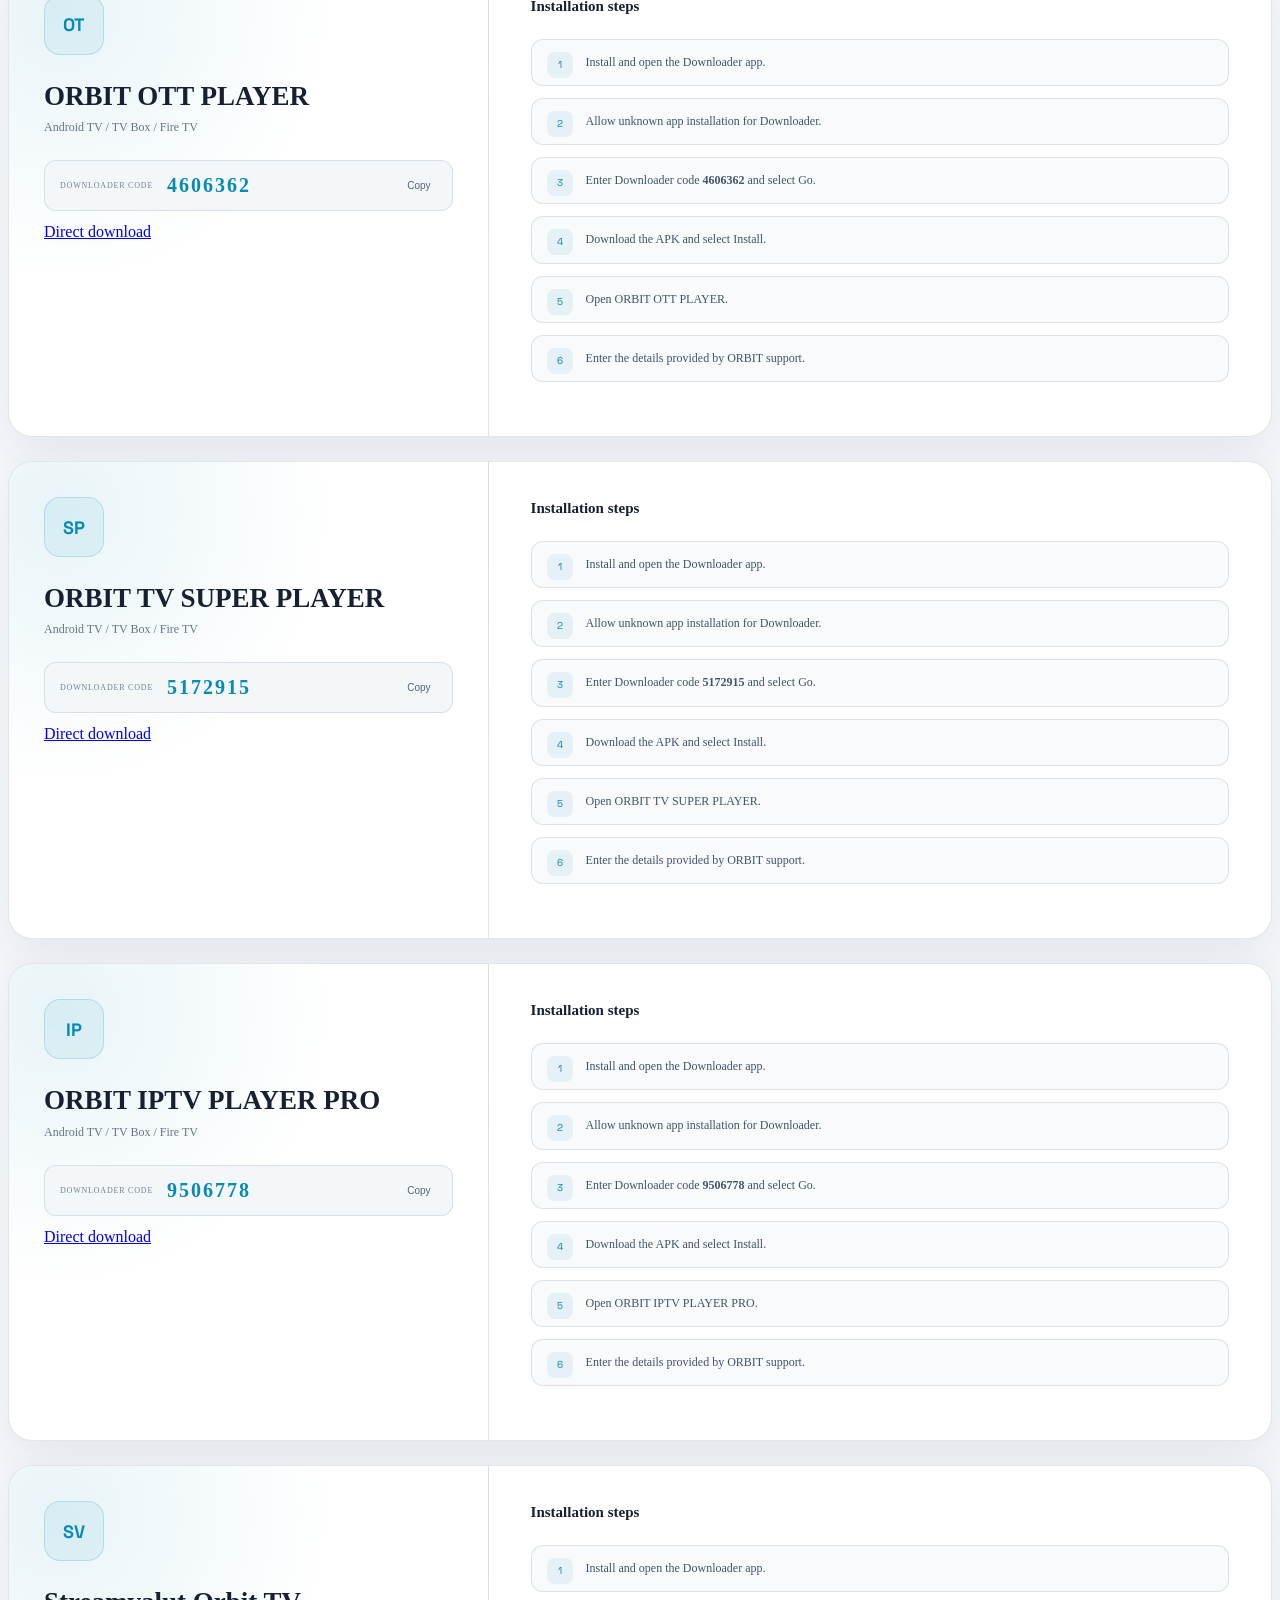
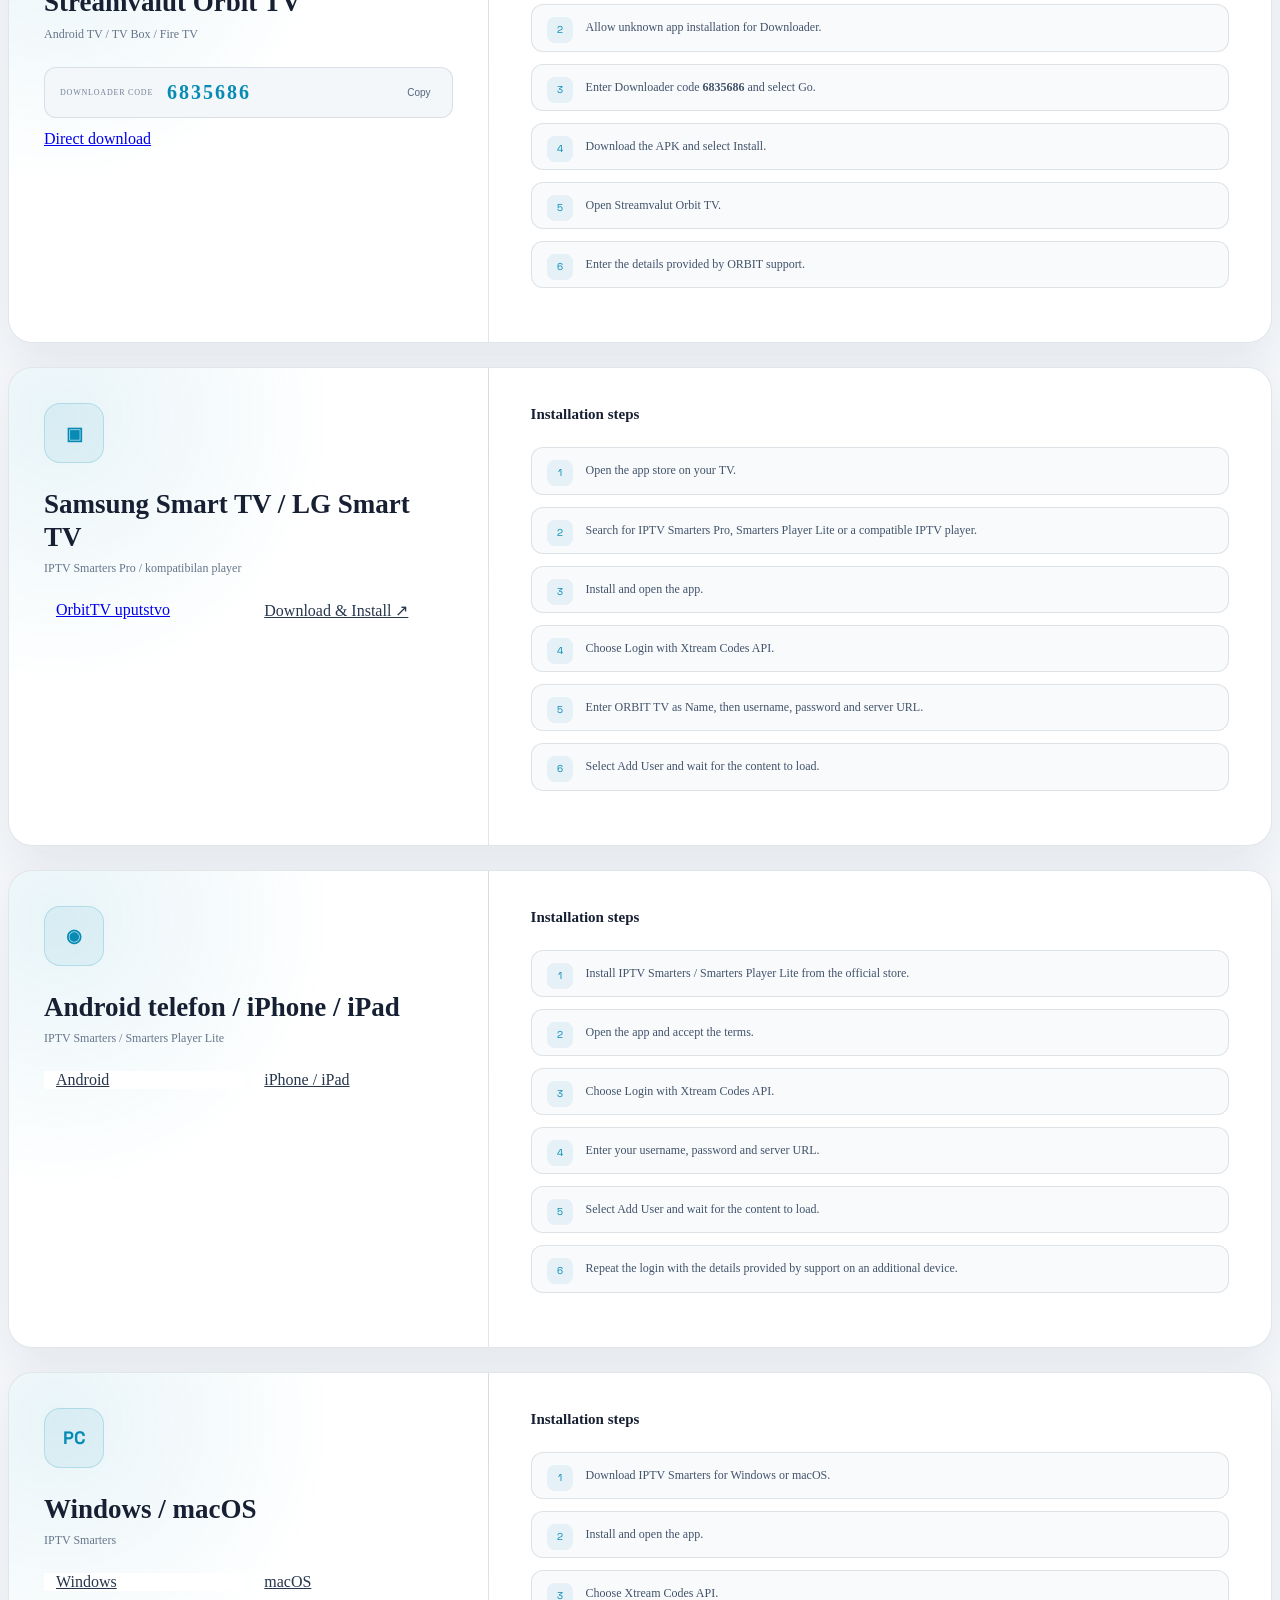
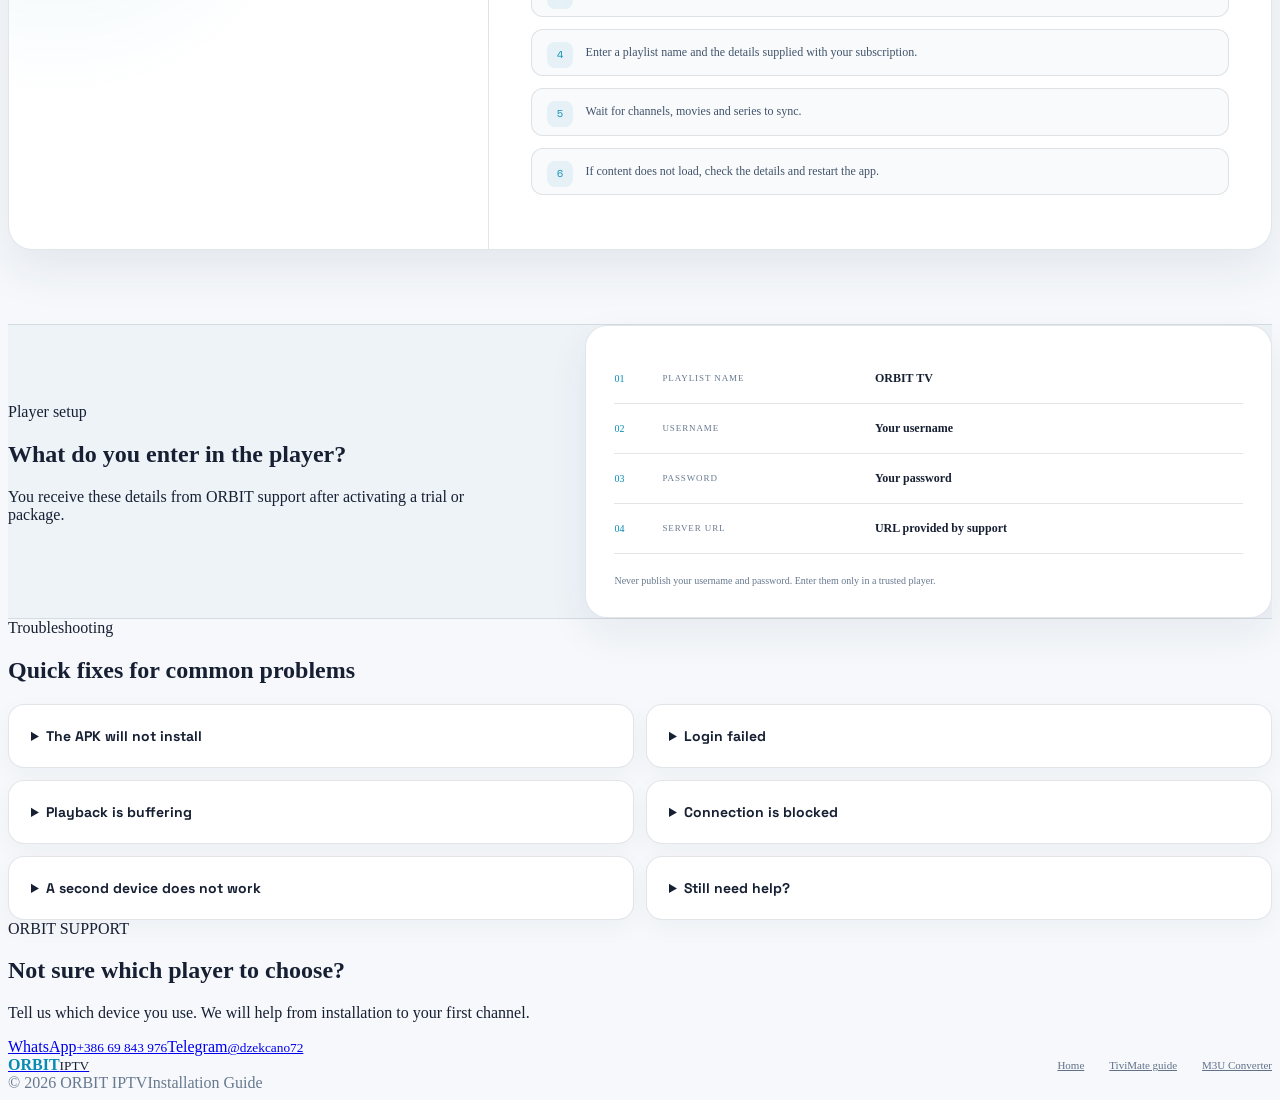
==== commit c7327316: "Share full-page language selection with English default" ====
--- a/index.html
+++ b/index.html
@@ -1,41 +1,34 @@
 <!doctype html>
-<html lang="bs">
-<head>
+<html lang="en">
+<head><script src="/site-language.js?v=20260912-full2" defer></script>
   <meta charset="utf-8">
   <meta name="viewport" content="width=device-width,initial-scale=1">
   <meta name="theme-color" content="#050914">
-  <meta name="description" content="ORBIT IPTV Installation Guide — direktno preuzimanje i jednostavna uputstva za ORBIT playere.">
+  <meta name="description" content="ORBIT IPTV Installation Guide — kompletna uputstva za Fire TV, Android TV, Smart TV, iPhone, Android, Windows i macOS.">
   <meta property="og:title" content="ORBIT IPTV Installation Guide">
   <meta property="og:description" content="Jednostavna uputstva za instalaciju ORBIT IPTV-a na svim uređajima.">
   <meta property="og:image" content="https://orbitiptv.github.io/orbit-offer.png">
   <title>Installation Guide — ORBIT IPTV</title>
-  <link rel="icon" href="assets/orbit-logo-20260910.png">
+  <link rel="icon" href="../orbit-logo.png">
   <link rel="preconnect" href="https://fonts.googleapis.com">
   <link rel="preconnect" href="https://fonts.gstatic.com" crossorigin>
   <link href="https://fonts.googleapis.com/css2?family=Manrope:wght@400;500;600;700;800&family=Space+Grotesk:wght@600;700&display=swap" rel="stylesheet">
   <link rel="stylesheet" href="../styles.css">
   <link rel="stylesheet" href="guide.css">
-
-  <style>
-    .smarters-main-button{font-size:1.05rem!important;padding:16px 24px!important;box-shadow:0 10px 28px rgba(73,52,232,.28)!important}
-    .smarters-quick-link{border:2px solid rgba(73,52,232,.35)!important;background:rgba(73,52,232,.08)!important}
-    .smarters-quick-link span{background:#4934e8!important;color:#fff!important}.smarters-quick-link b{white-space:nowrap}
-    .smarters-promo-section{padding-top:20px!important;padding-bottom:28px!important}.smarters-promo-card{display:grid;grid-template-columns:220px 1fr;gap:28px;align-items:center;padding:28px;border:1px solid rgba(73,52,232,.22);border-radius:24px;background:linear-gradient(135deg,#fff 0%,#f5f2ff 100%);box-shadow:0 18px 44px rgba(30,35,60,.08);text-decoration:none;color:inherit;transition:.22s ease}.smarters-promo-card:hover{transform:translateY(-5px);box-shadow:0 24px 54px rgba(40,34,110,.14);border-color:rgba(73,52,232,.45)}.smarters-promo-art{width:100%;max-width:190px;margin:auto}.smarters-promo-art svg{display:block;width:100%;height:auto;border-radius:28px;box-shadow:0 16px 36px rgba(43,25,184,.2)}.smarters-promo-label{display:inline-flex;margin-bottom:9px;padding:6px 10px;border-radius:999px;background:#ece8ff;color:#4934e8;font-size:11px;font-weight:800;letter-spacing:.08em}.smarters-promo-copy h2{margin:0 0 10px;font-size:clamp(28px,4vw,42px);line-height:1.08}.smarters-promo-copy p{margin:0 0 18px;max-width:700px;color:#667085}.smarters-promo-button{display:inline-flex;padding:13px 18px;border-radius:10px;background:#4934e8;color:#fff;font-weight:800}.smarters-promo-card:focus-visible,.smarters-main-button:focus-visible,.smarters-quick-link:focus-visible{outline:3px solid #8d7df4;outline-offset:3px}@media(max-width:760px){.smarters-promo-card{grid-template-columns:1fr;text-align:center}.smarters-promo-art{max-width:150px}.smarters-main-button{width:100%;justify-content:center}}
-  </style>
+<link rel="stylesheet" href="../orbit-light.css?v=20260912">
 </head>
 <body class="guide-page">
-  <a class="skip-link" href="#guideMain">Preskoči na uputstvo</a>
-  <div class="topbar"><div class="container topbar-inner"><span><span class="status-dot"></span><strong data-g="helpAvailable">POMOĆ ZA SVE UREĐAJE</strong></span><a href="https://wa.me/38669843976" target="_blank" rel="noopener" data-g="needHelp">Treba pomoć?</a></div></div>
+  <a class="skip-link" href="#guideMain">Skip to the instructions</a>
+  <div class="topbar"><div class="container topbar-inner"><span><span class="status-dot"></span><strong data-g="helpAvailable">HELP FOR EVERY DEVICE</strong></span><a href="https://wa.me/38669843976" target="_blank" rel="noopener" data-g="needHelp">Need help?</a></div></div>
   <header class="site-header">
     <div class="container nav-shell">
-      <a class="brand" href="../"><img src="assets/orbit-logo-20260910.png" alt="ORBIT IPTV logo"><span><b>ORBIT</b><small>IPTV</small></span></a>
+      <a class="brand" href="../"><img src="../orbit-logo.png" alt="ORBIT IPTV logo"><span><b>ORBIT</b><small>IPTV</small></span></a>
       <nav class="guide-nav">
-        <a href="../" data-g="home">Početna</a>
-        <a href="#uredjaji" data-g="devices">Uređaji</a>
-        <a href="#podaci" data-g="loginData">Podaci za prijavu</a>
-        <a href="#problemi" data-g="problems">Rješavanje problema</a>
-        <a href="activation/" data-g="paidPlayers">Plaćeni playeri</a>
-        <select id="guideLanguage" class="language-select" aria-label="Izaberi jezik"><option value="bs">BS</option><option value="en">EN</option><option value="de">DE</option><option value="sl">SL</option><option value="it">IT</option></select>
+        <a href="../" data-g="home">Home</a>
+        <a href="#uredjaji" data-g="devices">Devices</a>
+        <a href="#podaci" data-g="loginData">Player setup</a>
+        <a href="#problemi" data-g="problems">Troubleshooting</a>
+        <select id="guideLanguage" class="language-select" aria-label="Choose language"><option value="bs">BS</option><option value="en">EN</option><option value="de">DE</option><option value="sl">SL</option><option value="it">IT</option></select>
       </nav>
     </div>
   </header>
@@ -46,16 +39,16 @@
         <div class="reveal">
           <div class="eyebrow"><span></span><span>ORBIT IPTV</span></div>
           <h1><span data-g="installation">Installation</span><br><em data-g="guide">Guide.</em></h1>
-          <p data-g="heroText">Kompletna, jednostavna uputstva za instalaciju i prijavu na svakom podržanom uređaju.</p>
-          <div class="hero-actions"><a class="button button-primary" href="#uredjaji" data-g="chooseDevice">Izaberi uređaj</a><a class="button button-secondary" href="#tivimate" data-g="tivimateGuide">TiviMate uputstvo</a><a class="button button-primary smarters-main-button" href="iptv-smarters-pro/">IPTV Smarters Pro →</a></div>
+          <p data-g="heroText">Complete, simple installation and login instructions for every supported device.</p>
+          <div class="hero-actions"><a class="button button-primary" href="#uredjaji" data-g="chooseDevice">Choose your device</a><a class="button button-secondary" href="#tivimate" data-g="tivimateGuide">TiviMate guide</a></div>
         </div>
         <div class="guide-overview reveal delay-1">
-          <div class="overview-head"><span data-g="quickSetup">BRZO PODEŠAVANJE</span><b data-g="fourSteps">4 koraka</b></div>
+          <div class="overview-head"><span data-g="quickSetup">QUICK SETUP</span><b data-g="fourSteps">4 steps</b></div>
           <ol class="setup-flow">
-            <li><span>01</span><div><b data-g="downloadApp">Preuzmite aplikaciju</b><small data-g="downloadText">Koristite direktni link ili Downloader kod.</small></div></li>
-            <li><span>02</span><div><b data-g="openApp">Otvorite player</b><small data-g="openText">Izaberite Xtream Codes / Username & Password.</small></div></li>
-            <li><span>03</span><div><b data-g="enterData">Unesite podatke</b><small data-g="enterText">Korisničko ime, lozinka i server URL.</small></div></li>
-            <li><span>04</span><div><b data-g="startWatching">Počnite gledati</b><small data-g="startText">Sačekajte učitavanje liste i izaberite sadržaj.</small></div></li>
+            <li><span>01</span><div><b data-g="downloadApp">Download the app</b><small data-g="downloadText">Use a direct link or Downloader code.</small></div></li>
+            <li><span>02</span><div><b data-g="openApp">Open the player</b><small data-g="openText">Choose Xtream Codes / Username & Password.</small></div></li>
+            <li><span>03</span><div><b data-g="enterData">Enter your details</b><small data-g="enterText">Username, password and server URL.</small></div></li>
+            <li><span>04</span><div><b data-g="startWatching">Start watching</b><small data-g="startText">Wait for the playlist to load and choose content.</small></div></li>
           </ol>
         </div>
       </div>
@@ -63,71 +56,35 @@
 
     <section class="guide-quickbar">
       <div class="container quickbar-inner">
-        <a href="#orbit-tv"><span>TV</span>Orbit TV</a><a href="#orbit-tv-max"><span>MAX</span>Max</a><a href="#orbit-tv-plus"><span>+</span>Plus</a><a href="#orbit-tv-pro"><span>PRO</span>Pro</a><a href="#fire"><span>🔥</span>Fire TV</a><a href="#androidtv"><span>TV</span>Android TV</a><a href="#orbit-tv-vu-player"><span>VU</span>VU Player</a><a href="#rivo-orbit-tv-player"><span>RV</span>RIVO Player</a><a class="smarters-quick-link" href="iptv-smarters-pro/"><span>SP</span><b>IPTV Smarters Pro</b></a><a href="activation/"><span>€</span><b class="quickbar-label" data-g="paidPlayers">Plaćeni playeri</b></a>
+        <a href="#fire"><span>🔥</span>Fire TV</a><a href="#androidtv"><span>TV</span>Android TV</a><a href="#smarttv"><span>▣</span>Samsung / LG</a><a href="#mobile"><span>◉</span>Android / iOS</a><a href="#computer"><span>PC</span>Windows / Mac</a>
       </div>
     </section>
 
-    <section class="section smarters-promo-section">
-      <div class="container">
-        <a class="smarters-promo-card reveal" href="iptv-smarters-pro/" aria-label="Open IPTV Smarters Pro installation guide">
-          <div class="smarters-promo-art" aria-hidden="true">
-            <svg viewBox="0 0 512 512" role="img"><defs><linearGradient id="spg" x1="0" y1="0" x2="1" y2="1"><stop offset="0" stop-color="#4d34e8"/><stop offset="1" stop-color="#2915b8"/></linearGradient></defs><rect width="512" height="512" rx="96" fill="url(#spg)"/><g fill="none" stroke="#fff" stroke-linecap="round"><path d="M88 232c2-43 20-66 62-75 63-14 153-22 237-16 42 3 66 25 72 67" stroke-width="18"/><path d="M218 141l-55-83M270 137l28-82" stroke-width="16"/><circle cx="158" cy="52" r="13" fill="#fff" stroke="none"/><circle cx="302" cy="51" r="13" fill="#fff" stroke="none"/></g><text x="126" y="326" fill="#fff" font-family="Arial,Helvetica,sans-serif" font-size="102" font-weight="500">IPTV</text><text x="124" y="381" fill="#fff" font-family="Arial,Helvetica,sans-serif" font-size="42" font-weight="800">SMARTERS</text><text x="342" y="412" fill="#fff" font-family="Arial,Helvetica,sans-serif" font-size="28" font-weight="800">PRO</text><path d="M390 337c35 50 20 104-47 116" fill="none" stroke="#fff" stroke-width="14" stroke-linecap="round"/></svg>
-          </div>
-          <div class="smarters-promo-copy">
-            <span class="smarters-promo-label">IPTV SMARTERS PRO</span>
-            <h2>IPTV Smarters Pro Installation</h2>
-            <p>Choose your device, open the matching installation guide and then sign in with your ORBIT details.</p>
-            <span class="smarters-promo-button">Open IPTV Smarters Pro →</span>
-          </div>
-        </a>
-      </div>
-    </section>
-
-    <section class="section premium-player-promo">
-      <div class="container">
-        <a class="premium-promo-card reveal" href="activation/" aria-label="Pogledajte ORBIT plaćene playere">
-          <div class="premium-promo-copy">
-            <span class="premium-label" data-g="premiumLabel">ORBIT PREMIUM PLAYERS</span>
-            <h2 data-g="premiumTitle">Plaćeni playeri za sve platforme</h2>
-            <p data-g="premiumText">Pogledajte playere za Android, Samsung i LG TV, iPhone, Windows, macOS, Linux, Roku, VidaaOS i druge uređaje.</p>
-            <span class="premium-promo-button" data-g="premiumButton">Pogledaj plaćene playere →</span>
-          </div>
-          <div class="premium-logo-wall" aria-hidden="true">
-            <img src="https://orbitiptv.github.io/Installation-Guide/activation/assets/ibo/ibo-player.png" alt="">
-            <img src="https://orbitiptv.github.io/Installation-Guide/activation/assets/ibo/ibo-player-pro.png" alt="">
-            <img src="https://orbitiptv.github.io/Installation-Guide/activation/assets/ibo/bob-android.png" alt="">
-            <img src="https://orbitiptv.github.io/Installation-Guide/activation/assets/ibo/king4k.png" alt="">
-            <img src="https://orbitiptv.github.io/Installation-Guide/activation/assets/cr-android.png" alt="">
-            <img src="https://orbitiptv.github.io/Installation-Guide/activation/assets/ibo/iboss-android.png" alt="">
-          </div>
-        </a>
-      </div>
-    </section>
     <section class="section xtream-downloads" id="orbit-xtream-players">
       <div class="container">
         <div class="section-heading centered reveal">
           <div class="eyebrow centered-eye"><span></span><span>ORBIT XTREAM PLAYERS</span><span></span></div>
-          <h2 data-g="orbitPlayersTitle">Preuzmite ORBIT Xtream Player</h2>
-          <p data-g="orbitPlayersText">Direktni paketi za Windows, Android i Android TV. Server je već podešen — unesite samo korisničko ime i lozinku.</p>
+          <h2 data-g="orbitPlayersTitle">Download ORBIT Xtream Player</h2>
+          <p data-g="orbitPlayersText">Direct packages for Windows, Android and Android TV. The server is preconfigured — enter only your username and password.</p>
         </div>
         <div class="xtream-download-grid reveal delay-1">
           <article class="xtream-download-card">
             <span class="xtream-platform">WINDOWS</span><div class="device-mark">WIN</div>
-            <h3>ORBIT Xtream Player</h3><p data-g="windowsTestText">Stabilna verzija za Windows 10 i Windows 11.</p><strong>VERSION 0.2.0</strong>
-            <a class="button button-primary" href="../downloads/orbit-xtream-player-windows-setup.exe" download data-g="downloadWindows">Preuzmi Windows Setup</a>
-            <small data-g="windowsInstallHint">Pokrenite Setup.exe — player i Desktop ikona instaliraju se automatski.</small>
+            <h3>ORBIT Xtream Player</h3><p data-g="windowsTestText">Stable version for Windows 10 and Windows 11.</p><strong>VERSION 0.2.0</strong>
+            <a class="button button-primary" href="../downloads/orbit-xtream-player-windows-setup.exe" download data-g="downloadWindows">Download Windows Setup</a>
+            <small data-g="windowsInstallHint">Run Setup.exe — the player and Desktop shortcut install automatically.</small>
           </article>
           <article class="xtream-download-card featured">
             <span class="xtream-platform">ANDROID / FIRE TV</span><div class="device-mark">APK</div>
-            <h3>ORBIT Xtream Player PRO</h3><p data-g="androidProText">PRO verzija za telefon, tablet, Android TV, TV Box i Fire Stick.</p><strong>PRO 1.0.1</strong>
-            <div class="download-code"><small>DOWNLOADER CODE</small><strong>5370400</strong><button type="button" data-copy="5370400" data-g="copy">Kopiraj</button></div>
-            <a class="button button-primary" href="../downloads/orbit-xtream-player-android-pro.apk" download data-g="downloadAndroid">Preuzmi Android APK</a>
-            <small data-g="androidInstallHint">Dozvolite instalaciju iz nepoznatih izvora, zatim otvorite APK.</small>
+            <h3>ORBIT Xtream Player PRO</h3><p data-g="androidProText">PRO version for phone, tablet, Android TV, TV Box and Fire Stick.</p><strong>PRO 1.0.1</strong>
+            <div class="download-code"><small>DOWNLOADER CODE</small><strong>5370400</strong><button type="button" data-copy="5370400" data-g="copy">Copy</button></div>
+            <a class="button button-primary" href="../downloads/orbit-xtream-player-android-pro.apk" download data-g="downloadAndroid">Download Android APK</a>
+            <small data-g="androidInstallHint">Allow installation from unknown sources, then open the APK.</small>
           </article>
           <article class="xtream-download-card">
             <span class="xtream-platform">macOS</span><div class="device-mark">MAC</div>
-            <h3>ORBIT Xtream Player PRO</h3><p data-g="macComingText">Za macOS 12 ili noviji, Intel i Apple Silicon. Instalacija: otvorite DMG i prevucite player u Applications.</p><strong data-g="comingSoon">VERSION 1.0.0</strong>
-            <a class="button button-primary" href="../downloads/orbit-xtream-player-macos.dmg" download data-g="macComingButton">Preuzmi za macOS</a>
+            <h3>ORBIT Xtream Player PRO</h3><p data-g="macComingText">For macOS 12 or newer, Intel and Apple Silicon. Installation: open the DMG and drag the player to Applications.</p><strong data-g="comingSoon">VERSION 1.0.0</strong>
+            <a class="button button-primary" href="../downloads/orbit-xtream-player-macos.dmg" download data-g="macComingButton">Download for macOS</a>
             <small data-g="macSafeText">Nepotpisana verzija: ako je macOS blokira, izaberite System Settings → Privacy &amp; Security → Open Anyway.</small>
           </article>
         </div>
@@ -136,81 +93,91 @@
 
     <section class="section guide-devices" id="uredjaji">
       <div class="container">
-        <div class="section-heading reveal"><div class="eyebrow"><span></span><span data-g="deviceGuides">UPUTSTVA PO UREĐAJU</span></div><h2 data-g="selectDevice">Izaberite uređaj koji koristite</h2><p data-g="selectText">Svako uputstvo sadrži preporučenu aplikaciju, instalaciju i način prijave.</p></div>
-
-        <article class="instruction-card reveal" id="orbit-tv">
-          <div class="instruction-side"><img class="player-art" src="assets/players/orbit-tv-20260910.jpg" alt="Orbit TV — izgled aplikacije" loading="lazy"><h2>Orbit TV</h2><p>Android / Android TV / TV Box / Fire TV</p><div class="download-code"><small>DOWNLOADER CODE</small><strong>8964963</strong><button type="button" data-copy="8964963" data-g="copy">Kopiraj</button></div><p><a href="https://aftv.news/8964963" target="_blank" rel="noopener">aftv.news/8964963</a></p><a class="button button-primary" href="https://www.dropbox.com/scl/fi/jpbd7oztoyssk2792xhz0/OrbitTV.apk?rlkey=6338grlvasxphj5q79tidvix2&amp;dl=1" data-g="directDownload">Direktno preuzimanje</a></div>
-          <div class="instruction-steps"><h3 data-g="steps">Koraci instalacije</h3><ol><li data-g="newPlayer1">Preuzmite APK putem direktnog linka ili unesite Downloader kod prikazan uz player.</li><li data-g="newPlayer2">Dozvolite instalaciju iz ovog izvora u postavkama uređaja.</li><li data-g="newPlayer3">Otvorite preuzetu datoteku i izaberite Install.</li><li data-g="newPlayer4">Pokrenite player i prijavite se podacima dobijenim od ORBIT podrške.</li></ol></div>
-        </article>
-
-        <article class="instruction-card reveal" id="orbit-tv-max">
-          <div class="instruction-side"><img class="player-art" src="assets/players/orbit-tv-max-20260910.jpg" alt="Orbit TV Max — izgled aplikacije" loading="lazy"><h2>Orbit TV Max</h2><p>Android / Android TV / TV Box / Fire TV</p><div class="download-code"><small>DOWNLOADER CODE</small><strong>4373639</strong><button type="button" data-copy="4373639" data-g="copy">Kopiraj</button></div><p><a href="https://aftv.news/4373639" target="_blank" rel="noopener">aftv.news/4373639</a></p><a class="button button-primary" href="https://www.dropbox.com/scl/fi/qm563a28ovwv0opp84wek/Orbit-TV-Max.apk?rlkey=qnp95z3av1uu4jedp4amxes10&amp;dl=1" data-g="directDownload">Direktno preuzimanje</a></div>
-          <div class="instruction-steps"><h3 data-g="steps">Koraci instalacije</h3><ol><li data-g="newPlayer1">Preuzmite APK putem direktnog linka ili unesite Downloader kod prikazan uz player.</li><li data-g="newPlayer2">Dozvolite instalaciju iz ovog izvora u postavkama uređaja.</li><li data-g="newPlayer3">Otvorite preuzetu datoteku i izaberite Install.</li><li data-g="newPlayer4">Pokrenite player i prijavite se podacima dobijenim od ORBIT podrške.</li></ol></div>
-        </article>
-
-        <article class="instruction-card reveal" id="orbit-tv-plus">
-          <div class="instruction-side"><img class="player-art" src="assets/players/orbit-tv-plus-20260910.jpg" alt="Orbit TV Plus — izgled aplikacije" loading="lazy"><h2>Orbit TV Plus</h2><p>Android / Android TV / TV Box / Fire TV</p><div class="download-code"><small>DOWNLOADER CODE</small><strong>4616143</strong><button type="button" data-copy="4616143" data-g="copy">Kopiraj</button></div><p><a href="https://aftv.news/4616143" target="_blank" rel="noopener">aftv.news/4616143</a></p><a class="button button-primary" href="https://www.dropbox.com/scl/fi/ur6vzek15l9p6n5uei0lg/Orbit-TV-Plus.apk?rlkey=k7n0pl3yer3eqzvuhtynzojws&amp;dl=1" data-g="directDownload">Direktno preuzimanje</a></div>
-          <div class="instruction-steps"><h3 data-g="steps">Koraci instalacije</h3><ol><li data-g="newPlayer1">Preuzmite APK putem direktnog linka ili unesite Downloader kod prikazan uz player.</li><li data-g="newPlayer2">Dozvolite instalaciju iz ovog izvora u postavkama uređaja.</li><li data-g="newPlayer3">Otvorite preuzetu datoteku i izaberite Install.</li><li data-g="newPlayer4">Pokrenite player i prijavite se podacima dobijenim od ORBIT podrške.</li></ol></div>
-        </article>
-
-        <article class="instruction-card reveal" id="orbit-tv-pro">
-          <div class="instruction-side"><img class="player-art" src="assets/players/orbit-tv-pro-20260910.jpg" alt="Orbit TV Pro — izgled aplikacije" loading="lazy"><h2>Orbit TV Pro</h2><p>Android / Android TV / TV Box / Fire TV</p><div class="download-code"><small>DOWNLOADER CODE</small><strong>8466222</strong><button type="button" data-copy="8466222" data-g="copy">Kopiraj</button></div><p><a href="https://aftv.news/8466222" target="_blank" rel="noopener">aftv.news/8466222</a></p><a class="button button-primary" href="https://www.dropbox.com/scl/fi/6qnkuitemzkqfojj68n97/Orbit-TV-Pro.apk?rlkey=63ngxpft1iswyqlbirz1cd9e5&amp;dl=1" data-g="directDownload">Direktno preuzimanje</a></div>
-          <div class="instruction-steps"><h3 data-g="steps">Koraci instalacije</h3><ol><li data-g="newPlayer1">Preuzmite APK putem direktnog linka ili unesite Downloader kod prikazan uz player.</li><li data-g="newPlayer2">Dozvolite instalaciju iz ovog izvora u postavkama uređaja.</li><li data-g="newPlayer3">Otvorite preuzetu datoteku i izaberite Install.</li><li data-g="newPlayer4">Pokrenite player i prijavite se podacima dobijenim od ORBIT podrške.</li></ol></div>
-        </article>
+        <div class="section-heading reveal"><div class="eyebrow"><span></span><span data-g="deviceGuides">DEVICE GUIDES</span></div><h2 data-g="selectDevice">Choose the device you use</h2><p data-g="selectText">Each guide includes the recommended app, installation and login method.</p></div>
 
         <article class="instruction-card reveal" id="fire">
-          <div class="instruction-side"><span class="device-mark">🔥</span><span class="recommend" data-g="recommended">PREPORUČENO</span><img class="player-art" src="https://orbitiptv.github.io/Installation-Guide/assets/players/tivimate.png" alt="TiviMate 5.1.7 ORBIT TV home screen" loading="lazy"><h2>Amazon Fire TV / Firestick</h2><p>TiviMate 5.1.7 ORBIT TV</p><div class="download-code"><small>DOWNLOADER CODE</small><strong>3074607</strong><button type="button" data-copy="3074607" data-g="copy">Kopiraj</button></div><a class="button button-primary" href="https://orbitiptv.github.io/downloads/tivimate-517-orbit-tv.apk" target="_blank" rel="noopener" data-g="directDownload">Direktno preuzimanje</a></div>
-          <div class="instruction-steps"><h3 data-g="steps">Koraci instalacije</h3><ol><li data-g="fire1">Na Fire TV-u otvorite Appstore i instalirajte Downloader.</li><li data-g="fire2">U postavkama dozvolite instalaciju nepoznatih aplikacija za Downloader.</li><li data-g="fire3">U Downloader unesite kod 3074607 i pritisnite Go.</li><li data-g="fire4">Preuzmite TiviMate 5.1.7 ORBIT TV i izaberite Install.</li><li data-g="fire5">Otvorite TiviMate i izaberite Add Playlist.</li><li data-g="fire6">Izaberite Xtream Codes i unesite korisničko ime, lozinku i server URL.</li></ol></div>
+          <div class="instruction-side"><span class="device-mark">🔥</span><span class="recommend" data-g="recommended">RECOMMENDED</span><h2>Amazon Fire TV / Firestick</h2><p>TiviMate 5.1.7 ORBIT TV</p><div class="download-code"><small>DOWNLOADER CODE</small><strong>3074607</strong><button type="button" data-copy="3074607" data-g="copy">Copy</button></div><a class="button button-primary" href="../downloads/tivimate-517-orbit-tv.apk" target="_blank" rel="noopener" data-g="directDownload">Direct download</a></div>
+          <div class="instruction-steps"><h3 data-g="steps">Installation steps</h3><ol><li data-g="fire1">Open the Appstore on Fire TV and install Downloader.</li><li data-g="fire2">Allow unknown app installation for Downloader in Settings.</li><li data-g="fire3">Enter code 3074607 in Downloader and select Go.</li><li data-g="fire4">Download TiviMate 5.1.7 ORBIT TV and select Install.</li><li data-g="fire5">Open TiviMate and select Add Playlist.</li><li data-g="fire6">Choose Xtream Codes and enter your username, password and server URL.</li></ol></div>
         </article>
 
         <article class="instruction-card reveal" id="androidtv">
-          <div class="instruction-side" id="tivimate"><span class="device-mark">TV</span><span class="recommend" data-g="recommended">PREPORUČENO</span><img class="player-art" src="https://orbitiptv.github.io/Installation-Guide/assets/players/tivimate.png" alt="TiviMate 5.1.7 ORBIT TV home screen" loading="lazy"><h2>Android TV / TV Box</h2><p>TiviMate 5.1.7 ORBIT TV</p><div class="download-code"><small>DOWNLOADER CODE</small><strong>3074607</strong><button type="button" data-copy="3074607" data-g="copy">Kopiraj</button></div><a class="button button-primary" href="https://orbitiptv.github.io/downloads/tivimate-517-orbit-tv.apk" target="_blank" rel="noopener" data-g="directDownload">Direktno preuzimanje</a></div>
-          <div class="instruction-steps"><h3 data-g="steps">Koraci instalacije</h3><ol><li data-g="androidTv1">Instalirajte i otvorite aplikaciju Downloader.</li><li data-g="androidTv2">Dozvolite instalaciju nepoznatih aplikacija za Downloader.</li><li data-g="androidTv3">Unesite Downloader kod 3074607 i pritisnite Go.</li><li data-g="androidTv4">Preuzmite TiviMate 5.1.7 ORBIT TV i izaberite Install.</li><li data-g="androidTv5">Otvorite aplikaciju i izaberite Add Playlist → Xtream Codes.</li><li data-g="androidTv6">Unesite korisničko ime, lozinku i server URL koje ste dobili od podrške.</li></ol></div>
+          <div class="instruction-side" id="tivimate"><span class="device-mark">TV</span><span class="recommend" data-g="recommended">RECOMMENDED</span><h2>Android TV / TV Box</h2><p>TiviMate 5.1.7 ORBIT TV</p><div class="download-code"><small>DOWNLOADER CODE</small><strong>3074607</strong><button type="button" data-copy="3074607" data-g="copy">Copy</button></div><a class="button button-primary" href="../downloads/tivimate-517-orbit-tv.apk" target="_blank" rel="noopener" data-g="directDownload">Direct download</a></div>
+          <div class="instruction-steps"><h3 data-g="steps">Installation steps</h3><ol><li data-g="androidTv1">Install and open the Downloader app.</li><li data-g="androidTv2">Allow unknown app installation for Downloader.</li><li data-g="androidTv3">Enter code 3074607 in Downloader and select Go.</li><li data-g="androidTv4">Download TiviMate 5.1.7 ORBIT TV and select Install.</li><li data-g="androidTv5">Open the app and select Add Playlist → Xtream Codes.</li><li data-g="androidTv6">Enter the username, password and server URL provided by support.</li></ol></div>
+        </article>
+
+        <article class="instruction-card reveal" id="orbit-bum-pro">
+          <div class="instruction-side"><span class="device-mark">BP</span><h2>ORBIT BUM PRO V2</h2><p>Android TV / TV Box / Fire TV</p><div class="download-code"><small>DOWNLOADER CODE</small><strong>3484327</strong><button type="button" data-copy="3484327" data-g="copy">Copy</button></div><a class="button button-primary" href="../downloads/orbit-bum-pro-v2.apk" download data-g="directDownload">Direct download</a></div>
+          <div class="instruction-steps"><h3 data-g="steps">Installation steps</h3><ol><li>Install and open the Downloader app.</li><li>Allow unknown app installation for Downloader.</li><li>Enter Downloader code <strong>3484327</strong> and select Go.</li><li>Download the APK and select Install.</li><li>Open ORBIT BUM PRO V2.</li><li>Enter the details provided by ORBIT support.</li></ol></div>
+        </article>
+
+        <article class="instruction-card reveal" id="orbit-ott-player">
+          <div class="instruction-side"><span class="device-mark">OT</span><h2>ORBIT OTT PLAYER</h2><p>Android TV / TV Box / Fire TV</p><div class="download-code"><small>DOWNLOADER CODE</small><strong>4606362</strong><button type="button" data-copy="4606362" data-g="copy">Copy</button></div><a class="button button-primary" href="../downloads/orbit-ott-player.apk" download data-g="directDownload">Direct download</a></div>
+          <div class="instruction-steps"><h3 data-g="steps">Installation steps</h3><ol><li>Install and open the Downloader app.</li><li>Allow unknown app installation for Downloader.</li><li>Enter Downloader code <strong>4606362</strong> and select Go.</li><li>Download the APK and select Install.</li><li>Open ORBIT OTT PLAYER.</li><li>Enter the details provided by ORBIT support.</li></ol></div>
+        </article>
+
+        <article class="instruction-card reveal" id="orbit-tv-super-player">
+          <div class="instruction-side"><span class="device-mark">SP</span><h2>ORBIT TV SUPER PLAYER</h2><p>Android TV / TV Box / Fire TV</p><div class="download-code"><small>DOWNLOADER CODE</small><strong>5172915</strong><button type="button" data-copy="5172915" data-g="copy">Copy</button></div><a class="button button-primary" href="../downloads/orbit-tv-super-player.apk" download data-g="directDownload">Direct download</a></div>
+          <div class="instruction-steps"><h3 data-g="steps">Installation steps</h3><ol><li>Install and open the Downloader app.</li><li>Allow unknown app installation for Downloader.</li><li>Enter Downloader code <strong>5172915</strong> and select Go.</li><li>Download the APK and select Install.</li><li>Open ORBIT TV SUPER PLAYER.</li><li>Enter the details provided by ORBIT support.</li></ol></div>
+        </article>
+
+        <article class="instruction-card reveal" id="orbit-iptv-player-pro">
+          <div class="instruction-side"><span class="device-mark">IP</span><h2>ORBIT IPTV PLAYER PRO</h2><p>Android TV / TV Box / Fire TV</p><div class="download-code"><small>DOWNLOADER CODE</small><strong>9506778</strong><button type="button" data-copy="9506778" data-g="copy">Copy</button></div><a class="button button-primary" href="../downloads/orbit-iptv-player-pro.apk" download data-g="directDownload">Direct download</a></div>
+          <div class="instruction-steps"><h3 data-g="steps">Installation steps</h3><ol><li>Install and open the Downloader app.</li><li>Allow unknown app installation for Downloader.</li><li>Enter Downloader code <strong>9506778</strong> and select Go.</li><li>Download the APK and select Install.</li><li>Open ORBIT IPTV PLAYER PRO.</li><li>Enter the details provided by ORBIT support.</li></ol></div>
         </article>
 
         <article class="instruction-card reveal" id="streamvalut">
-          <div class="instruction-side"><span class="device-mark">SV</span><img class="player-art" src="https://orbitiptv.github.io/Installation-Guide/assets/players/streamvalut-orbit-tv.png" alt="Streamvalut Orbit TV home screen" loading="lazy"><h2>Streamvalut Orbit TV</h2><p>Android TV / TV Box / Fire TV</p><div class="download-code"><small>DOWNLOADER CODE</small><strong>6835686</strong><button type="button" data-copy="6835686" data-g="copy">Kopiraj</button></div><a class="button button-primary" href="../downloads/streamvalut-orbit-tv.apk" download data-g="directDownload">Direktno preuzimanje</a></div>
-          <div class="instruction-steps"><h3 data-g="steps">Koraci instalacije</h3><ol><li>Instalirajte i otvorite aplikaciju Downloader.</li><li>Dozvolite instalaciju nepoznatih aplikacija za Downloader.</li><li>Unesite Downloader kod <strong>6835686</strong> i pritisnite Go.</li><li>Preuzmite APK i izaberite Install.</li><li>Otvorite Streamvalut Orbit TV.</li><li>Unesite podatke koje ste dobili od ORBIT podrške.</li></ol></div>
+          <div class="instruction-side"><span class="device-mark">SV</span><h2>Streamvalut Orbit TV</h2><p>Android TV / TV Box / Fire TV</p><div class="download-code"><small>DOWNLOADER CODE</small><strong>6835686</strong><button type="button" data-copy="6835686" data-g="copy">Copy</button></div><a class="button button-primary" href="../downloads/streamvalut-orbit-tv.apk" download data-g="directDownload">Direct download</a></div>
+          <div class="instruction-steps"><h3 data-g="steps">Installation steps</h3><ol><li>Install and open the Downloader app.</li><li>Allow unknown app installation for Downloader.</li><li>Enter Downloader code <strong>6835686</strong> and select Go.</li><li>Download the APK and select Install.</li><li>Open Streamvalut Orbit TV.</li><li>Enter the details provided by ORBIT support.</li></ol></div>
         </article>
 
-        <article class="instruction-card reveal" id="orbit-tv-vu-player">
-          <div class="instruction-side"><span class="device-mark">VU</span><img class="player-art" src="https://orbitiptv.github.io/Installation-Guide/assets/players/orbit-tv-vu-player.png" alt="ORBIT TV VU PLAYER home screen" loading="lazy"><h2>ORBIT TV VU PLAYER</h2><p>Android TV / TV Box / Fire TV</p><div class="download-code"><small>DOWNLOADER CODE</small><strong>4497123</strong><button type="button" data-copy="4497123" data-g="copy">Kopiraj</button></div><a class="button button-primary" href="https://media.githubusercontent.com/media/orbitiptv/orbitiptv.github.io/main/downloads/orbit-tv-vu-player.apk" data-g="directDownload">Direktno preuzimanje</a></div>
-          <div class="instruction-steps"><h3 data-g="steps">Koraci instalacije</h3><ol><li>Instalirajte i otvorite aplikaciju Downloader.</li><li>Dozvolite instalaciju nepoznatih aplikacija za Downloader.</li><li>Unesite Downloader kod <strong>4497123</strong> i pritisnite Go.</li><li>Preuzmite APK i izaberite Install.</li><li>Otvorite ORBIT TV VU PLAYER.</li><li>Unesite podatke koje ste dobili od ORBIT podrške.</li></ol></div>
+        <article class="instruction-card reveal" id="smarttv">
+          <div class="instruction-side"><span class="device-mark">▣</span><h2>Samsung Smart TV / LG Smart TV</h2><p>IPTV Smarters Pro / kompatibilan player</p><div class="mobile-links"><a class="button button-primary" href="smart-tvs/">OrbitTV uputstvo</a><a class="button button-secondary" href="https://iptvsmarterspro.co.com/smart-tvs/" target="_blank" rel="noopener noreferrer">Download &amp; Install ↗</a></div></div>
+          <div class="instruction-steps"><h3 data-g="steps">Installation steps</h3><ol><li data-g="smart1">Open the app store on your TV.</li><li data-g="smart2">Search for IPTV Smarters Pro, Smarters Player Lite or a compatible IPTV player.</li><li data-g="smart3">Install and open the app.</li><li data-g="smart4">Choose Login with Xtream Codes API.</li><li data-g="smart5">Enter ORBIT TV as Name, then username, password and server URL.</li><li data-g="smart6">Select Add User and wait for the content to load.</li></ol></div>
         </article>
 
-        <article class="instruction-card reveal" id="rivo-orbit-tv-player">
-          <div class="instruction-side"><span class="device-mark">RV</span><img class="player-art" src="https://orbitiptv.github.io/Installation-Guide/assets/players/rivo-orbit-tv-player.png" alt="RIVO ORBIT TV PLAYER home screen" loading="lazy"><h2>RIVO ORBIT TV PLAYER</h2><p>Android TV / TV Box / Fire TV</p><div class="download-code"><small>DOWNLOADER CODE</small><strong>8824834</strong><button type="button" data-copy="8824834" data-g="copy">Kopiraj</button></div><a class="button button-primary" href="https://orbitiptv.github.io/downloads/rivo-orbit-tv-player.apk" download data-g="directDownload">Direktno preuzimanje</a></div>
-          <div class="instruction-steps"><h3 data-g="steps">Koraci instalacije</h3><ol><li>Instalirajte i otvorite aplikaciju Downloader.</li><li>Dozvolite instalaciju nepoznatih aplikacija za Downloader.</li><li>Unesite Downloader kod <strong>8824834</strong> i pritisnite Go.</li><li>Preuzmite APK i izaberite Install.</li><li>Otvorite RIVO ORBIT TV PLAYER.</li><li>Unesite podatke koje ste dobili od ORBIT podrške.</li></ol></div>
+        <article class="instruction-card reveal" id="mobile">
+          <div class="instruction-side"><span class="device-mark">◉</span><h2>Android telefon / iPhone / iPad</h2><p>IPTV Smarters / Smarters Player Lite</p><div class="mobile-links"><a class="button button-secondary" href="https://play.google.com/store/search?q=iptv%20smarters&c=apps" target="_blank" rel="noopener">Android</a><a class="button button-secondary" href="https://apps.apple.com/in/app/smarters-player-lite/id1628995509" target="_blank" rel="noopener">iPhone / iPad</a></div></div>
+          <div class="instruction-steps"><h3 data-g="steps">Installation steps</h3><ol><li data-g="mobile1">Install IPTV Smarters / Smarters Player Lite from the official store.</li><li data-g="mobile2">Open the app and accept the terms.</li><li data-g="mobile3">Choose Login with Xtream Codes API.</li><li data-g="mobile4">Enter your username, password and server URL.</li><li data-g="mobile5">Select Add User and wait for the content to load.</li><li data-g="mobile6">Repeat the login with the details provided by support on an additional device.</li></ol></div>
+        </article>
+
+        <article class="instruction-card reveal" id="computer">
+          <div class="instruction-side"><span class="device-mark">PC</span><h2>Windows / macOS</h2><p>IPTV Smarters</p><div class="mobile-links"><a class="button button-secondary" href="https://www.iptvsmarters.com/download/?download=windows_app" target="_blank" rel="noopener">Windows</a><a class="button button-secondary" href="https://www.iptvsmarters.com/download/?download=mac" target="_blank" rel="noopener">macOS</a></div></div>
+          <div class="instruction-steps"><h3 data-g="steps">Installation steps</h3><ol><li data-g="pc1">Download IPTV Smarters for Windows or macOS.</li><li data-g="pc2">Install and open the app.</li><li data-g="pc3">Choose Xtream Codes API.</li><li data-g="pc4">Enter a playlist name and the subscription details supplied to you.</li><li data-g="pc5">Wait for channels, movies and series to sync.</li><li data-g="pc6">If content does not load, check the details and restart the app.</li></ol></div>
         </article>
       </div>
     </section>
 
     <section class="section login-section" id="podaci">
       <div class="container login-layout">
-        <div class="section-heading reveal"><div class="eyebrow"><span></span><span data-g="loginData">PODACI ZA PRIJAVU</span></div><h2 data-g="whatYouNeed">Šta trebate unijeti u player?</h2><p data-g="dataText">Podatke dobijate od ORBIT podrške nakon aktivacije testa ili paketa.</p></div>
-        <div class="login-panel reveal delay-1"><div><span>01</span><small>PLAYLIST NAME</small><strong>ORBIT TV</strong></div><div><span>02</span><small>USERNAME</small><strong data-g="yourUsername">Vaše korisničko ime</strong></div><div><span>03</span><small>PASSWORD</small><strong data-g="yourPassword">Vaša lozinka</strong></div><div><span>04</span><small>SERVER URL</small><strong data-g="serverFromSupport">URL koji dobijete od podrške</strong></div><p data-g="securityNote">Nikada javno ne objavljujte korisničko ime i lozinku. Unosite ih samo u pouzdan player.</p></div>
+        <div class="section-heading reveal"><div class="eyebrow"><span></span><span data-g="loginData">PLAYER SETUP</span></div><h2 data-g="whatYouNeed">What do you enter in the player?</h2><p data-g="dataText">You receive these details from ORBIT support after activating a trial or package.</p></div>
+        <div class="login-panel reveal delay-1"><div><span>01</span><small>PLAYLIST NAME</small><strong>ORBIT TV</strong></div><div><span>02</span><small>USERNAME</small><strong data-g="yourUsername">Your username</strong></div><div><span>03</span><small>PASSWORD</small><strong data-g="yourPassword">Your password</strong></div><div><span>04</span><small>SERVER URL</small><strong data-g="serverFromSupport">URL provided by support</strong></div><p data-g="securityNote">Never publish your username and password. Enter them only in a trusted player.</p></div>
       </div>
     </section>
 
     <section class="section troubleshooting" id="problemi">
       <div class="container">
-        <div class="section-heading centered reveal"><div class="eyebrow centered-eye"><span></span><span data-g="problems">RJEŠAVANJE PROBLEMA</span><span></span></div><h2 data-g="quickFixes">Brza rješenja za najčešće probleme</h2></div>
+        <div class="section-heading centered reveal"><div class="eyebrow centered-eye"><span></span><span data-g="problems">TROUBLESHOOTING</span><span></span></div><h2 data-g="quickFixes">Quick fixes for common problems</h2></div>
         <div class="faq-grid reveal delay-1">
-          <details><summary data-g="issueInstall">APK se ne može instalirati</summary><p data-g="fixInstall">U postavkama uređaja dozvolite instalaciju iz nepoznatih izvora za aplikaciju Downloader, zatim pokušajte ponovo.</p></details>
-          <details><summary data-g="issueLogin">Prijava nije uspješna</summary><p data-g="fixLogin">Provjerite velika i mala slova, uklonite razmake i potvrdite da je server URL unesen tačno.</p></details>
-          <details><summary data-g="issueBuffer">Slika zastajkuje</summary><p data-g="fixBuffer">Ponovo pokrenite ruter i uređaj, koristite kablovsku ili 5 GHz Wi‑Fi vezu i testirajte drugi player.</p></details>
-          <details><summary data-g="issueBlocked">Veza je blokirana</summary><p data-g="fixBlocked">Pokušajte s drugom internet vezom. Ako provajder blokira vezu, uključite pouzdan VPN pa ponovo otvorite player.</p></details>
-          <details><summary data-g="issueDevices">Drugi uređaj ne radi</summary><p data-g="fixDevices">Paket podržava 3 istovremene konekcije. U TiviMate-u izaberite drugi Device # za svaki dodatni uređaj.</p></details>
-          <details><summary data-g="issueHelp">I dalje trebate pomoć?</summary><p><span data-g="fixHelp">Pošaljite naziv uređaja i fotografiju greške ORBIT podršci.</span> <a href="https://wa.me/38669843976" target="_blank" rel="noopener">WhatsApp →</a></p></details>
+          <details><summary data-g="issueInstall">The APK will not install</summary><p data-g="fixInstall">Allow installation from unknown sources for Downloader in device settings, then try again.</p></details>
+          <details><summary data-g="issueLogin">Login failed</summary><p data-g="fixLogin">Check upper and lower case, remove spaces and confirm the server URL is exact.</p></details>
+          <details><summary data-g="issueBuffer">Playback is buffering</summary><p data-g="fixBuffer">Restart your router and device, use Ethernet or 5 GHz Wi‑Fi and test another player.</p></details>
+          <details><summary data-g="issueBlocked">Connection is blocked</summary><p data-g="fixBlocked">Try a different internet connection. If your ISP blocks it, enable a trusted VPN and reopen the player.</p></details>
+          <details><summary data-g="issueDevices">A second device does not work</summary><p data-g="fixDevices">Your package supports 3 simultaneous connections. In TiviMate choose another Device # for every additional device.</p></details>
+          <details><summary data-g="issueHelp">Still need help?</summary><p><span data-g="fixHelp">Send the device name and a photo of the error to ORBIT support.</span> <a href="https://wa.me/38669843976" target="_blank" rel="noopener">WhatsApp →</a></p></details>
         </div>
       </div>
     </section>
 
-    <section class="section"><div class="container contact-card reveal"><div><span class="contact-kicker">ORBIT SUPPORT</span><h2 data-g="supportTitle">Niste sigurni koji player izabrati?</h2><p data-g="supportText">Javite nam koji uređaj koristite. Pomoći ćemo vam od instalacije do prvog kanala.</p></div><div class="contact-actions"><a class="button button-whatsapp" href="https://wa.me/38669843976" target="_blank" rel="noopener"><span>WhatsApp</span><small>+386 69 843 976</small></a><a class="button button-telegram" href="https://t.me/dzekcano72" target="_blank" rel="noopener"><span>Telegram</span><small>@dzekcano72</small></a></div></div></section>
+    <section class="section"><div class="container contact-card reveal"><div><span class="contact-kicker">ORBIT SUPPORT</span><h2 data-g="supportTitle">Not sure which player to choose?</h2><p data-g="supportText">Tell us which device you use. We will help from installation to your first channel.</p></div><div class="contact-actions"><a class="button button-whatsapp" href="https://wa.me/38669843976" target="_blank" rel="noopener"><span>WhatsApp</span><small>+386 69 843 976</small></a><a class="button button-telegram" href="https://t.me/dzekcano72" target="_blank" rel="noopener"><span>Telegram</span><small>@dzekcano72</small></a></div></div></section>
   </main>
 
-  <footer class="footer"><div class="container guide-footer"><a class="brand" href="../"><img src="assets/orbit-logo-20260910.png" alt=""><span><b>ORBIT</b><small>IPTV</small></span></a><div><a href="../" data-g="home">Početna</a><a href="#tivimate" data-g="tivimateGuide">TiviMate uputstvo</a><a href="activation/" data-g="paidPlayers">Plaćeni playeri</a><a href="../converter.html">M3U Converter</a></div></div><div class="container footer-bottom"><span>© 2026 ORBIT IPTV</span><span>Installation Guide</span></div></footer>
-  <script src="guide.js?v=20260910-orbit-download-codes"></script>
+  <footer class="footer"><div class="container guide-footer"><a class="brand" href="../"><img src="../orbit-logo.png" alt=""><span><b>ORBIT</b><small>IPTV</small></span></a><div><a href="../" data-g="home">Home</a><a href="#tivimate" data-g="tivimateGuide">TiviMate guide</a><a href="../converter.html">M3U Converter</a></div></div><div class="container footer-bottom"><span>© 2026 ORBIT IPTV</span><span>Installation Guide</span></div></footer>
+  <script src="guide.js?v=20260912-language1"></script>
 </body>
 </html>
 
+
+
+
+
+
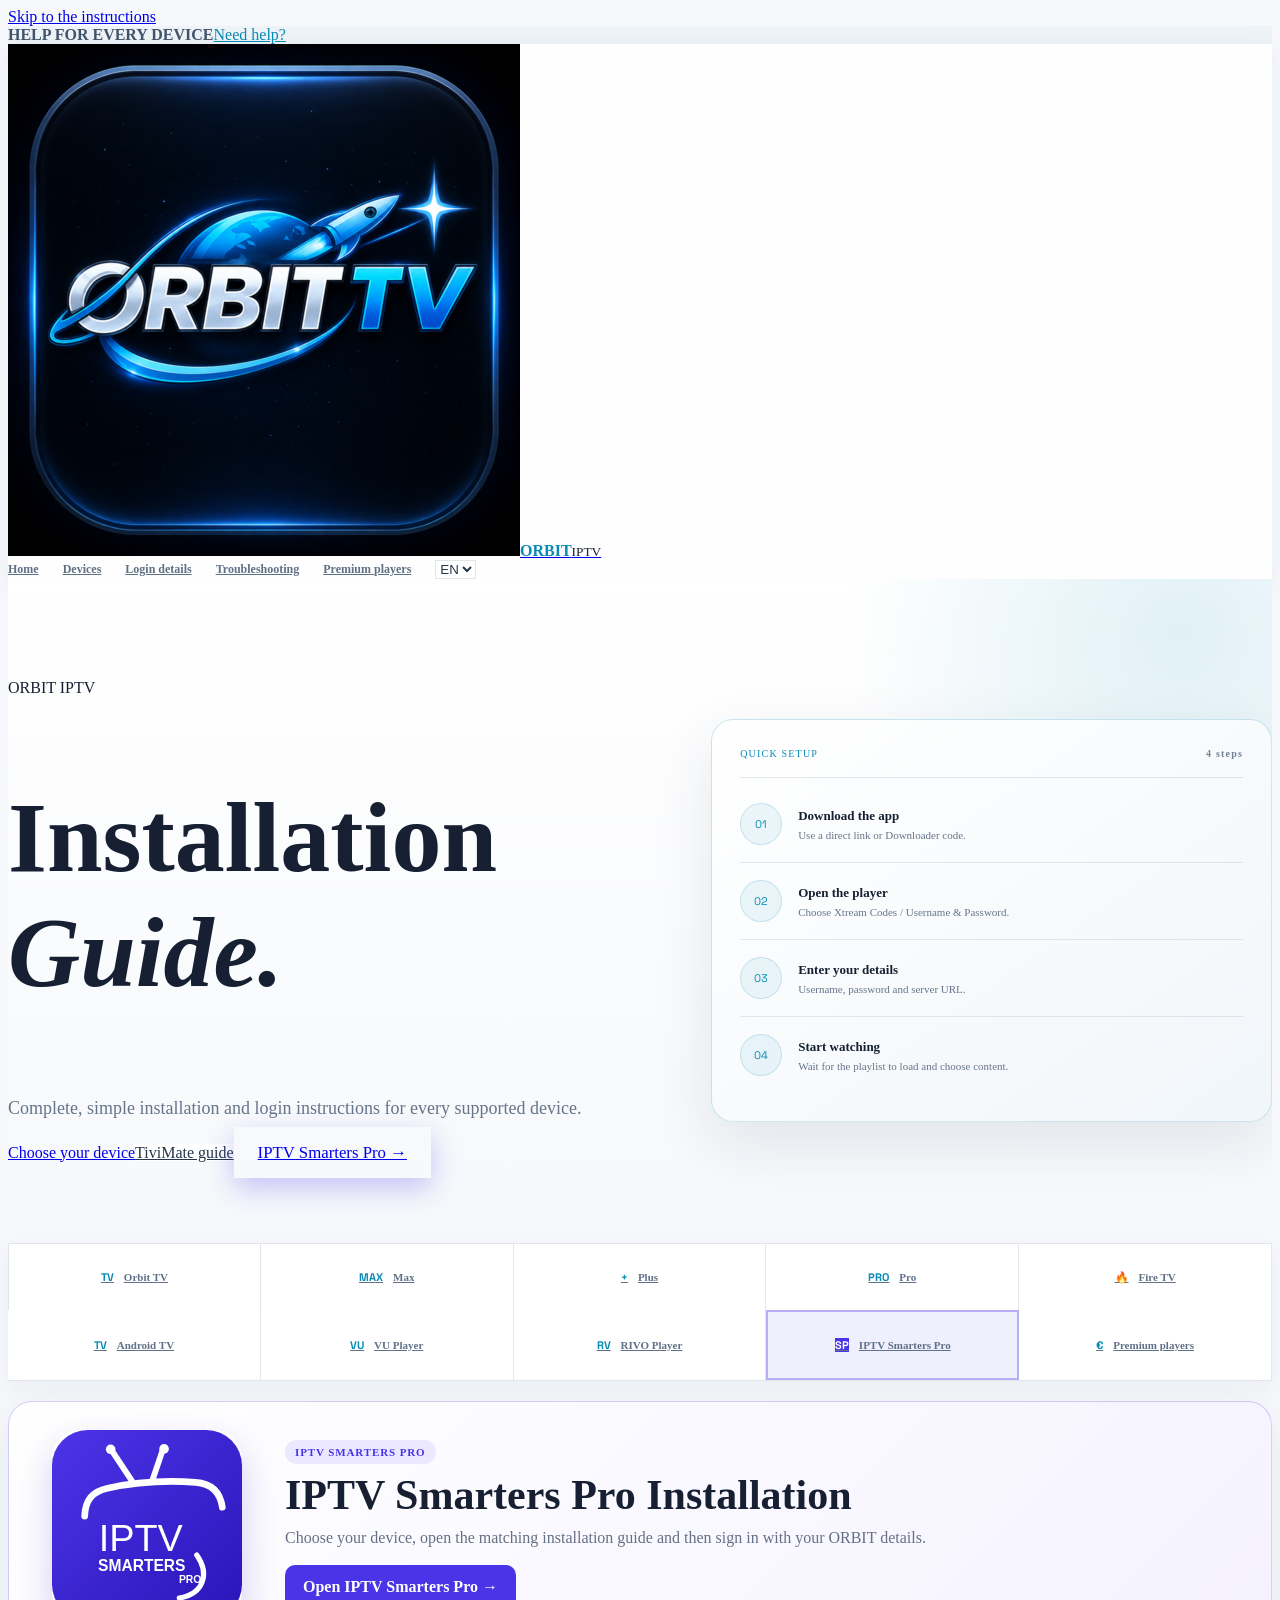
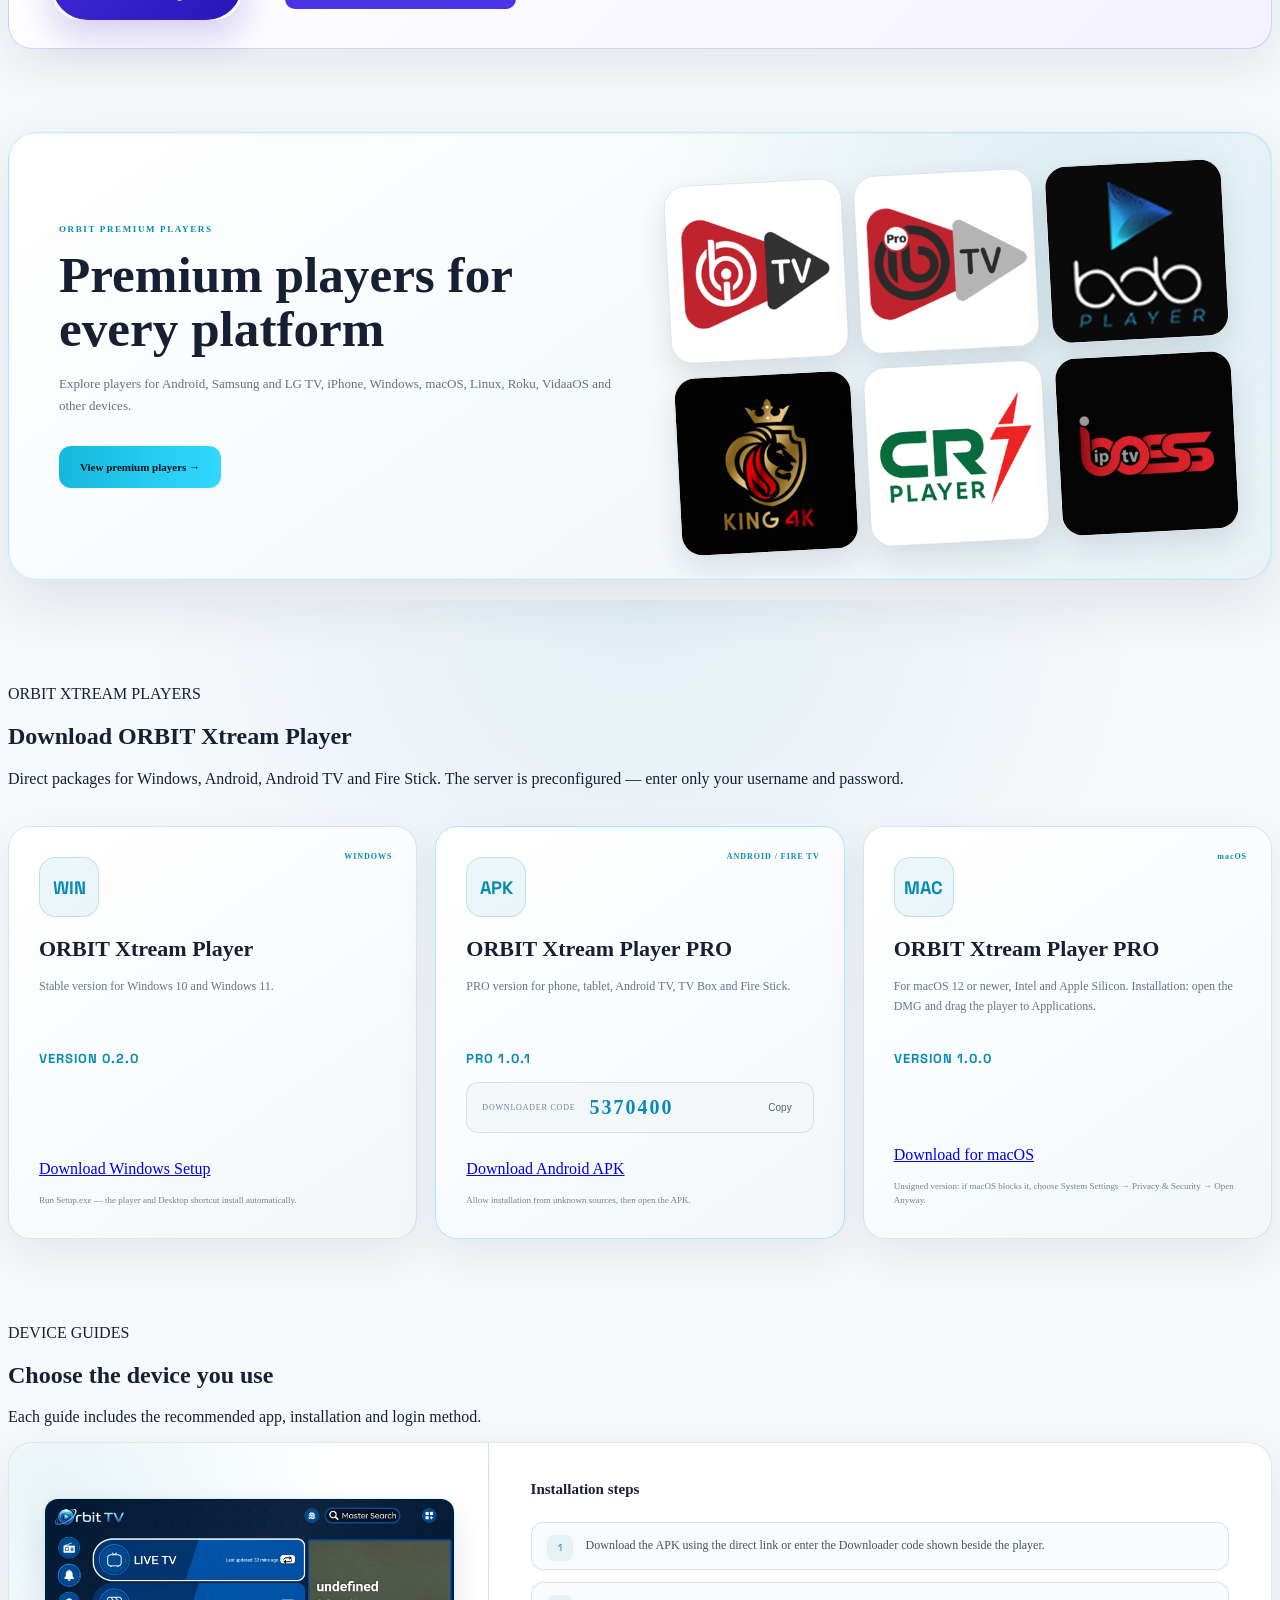
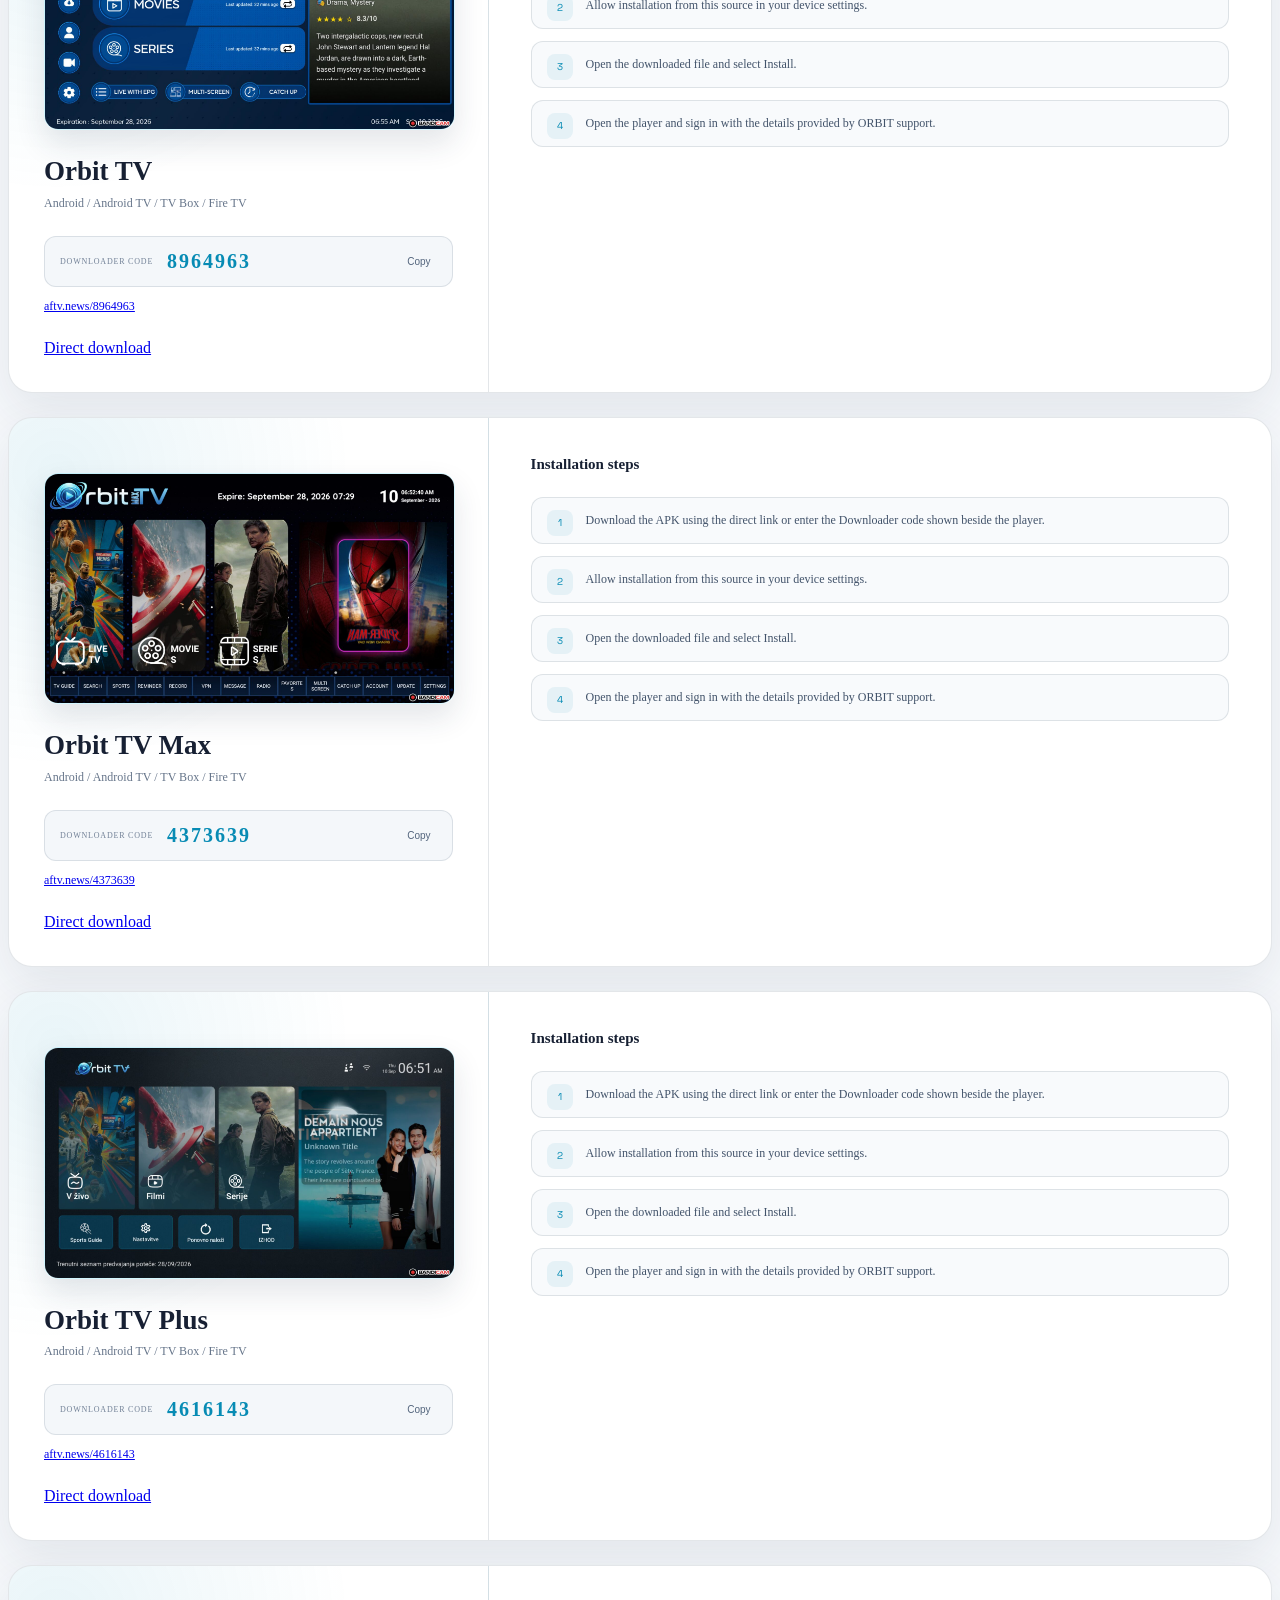
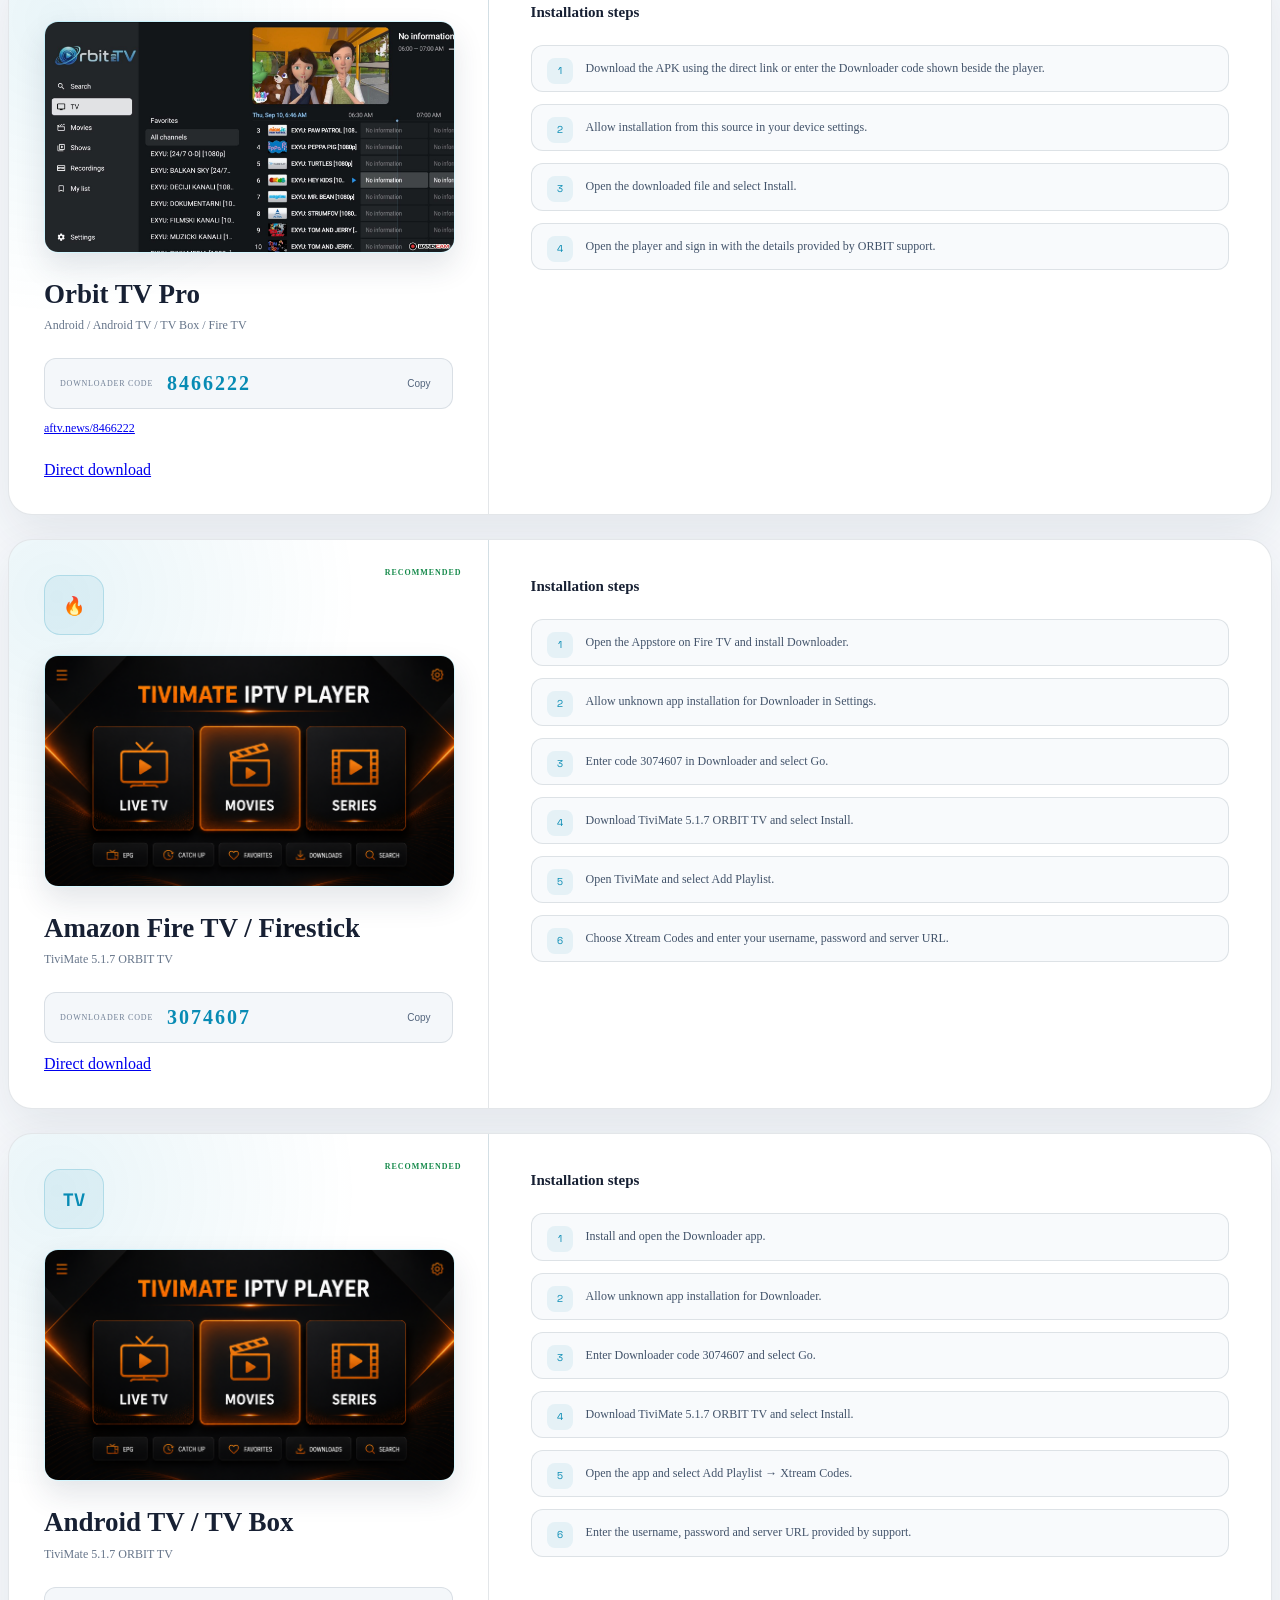
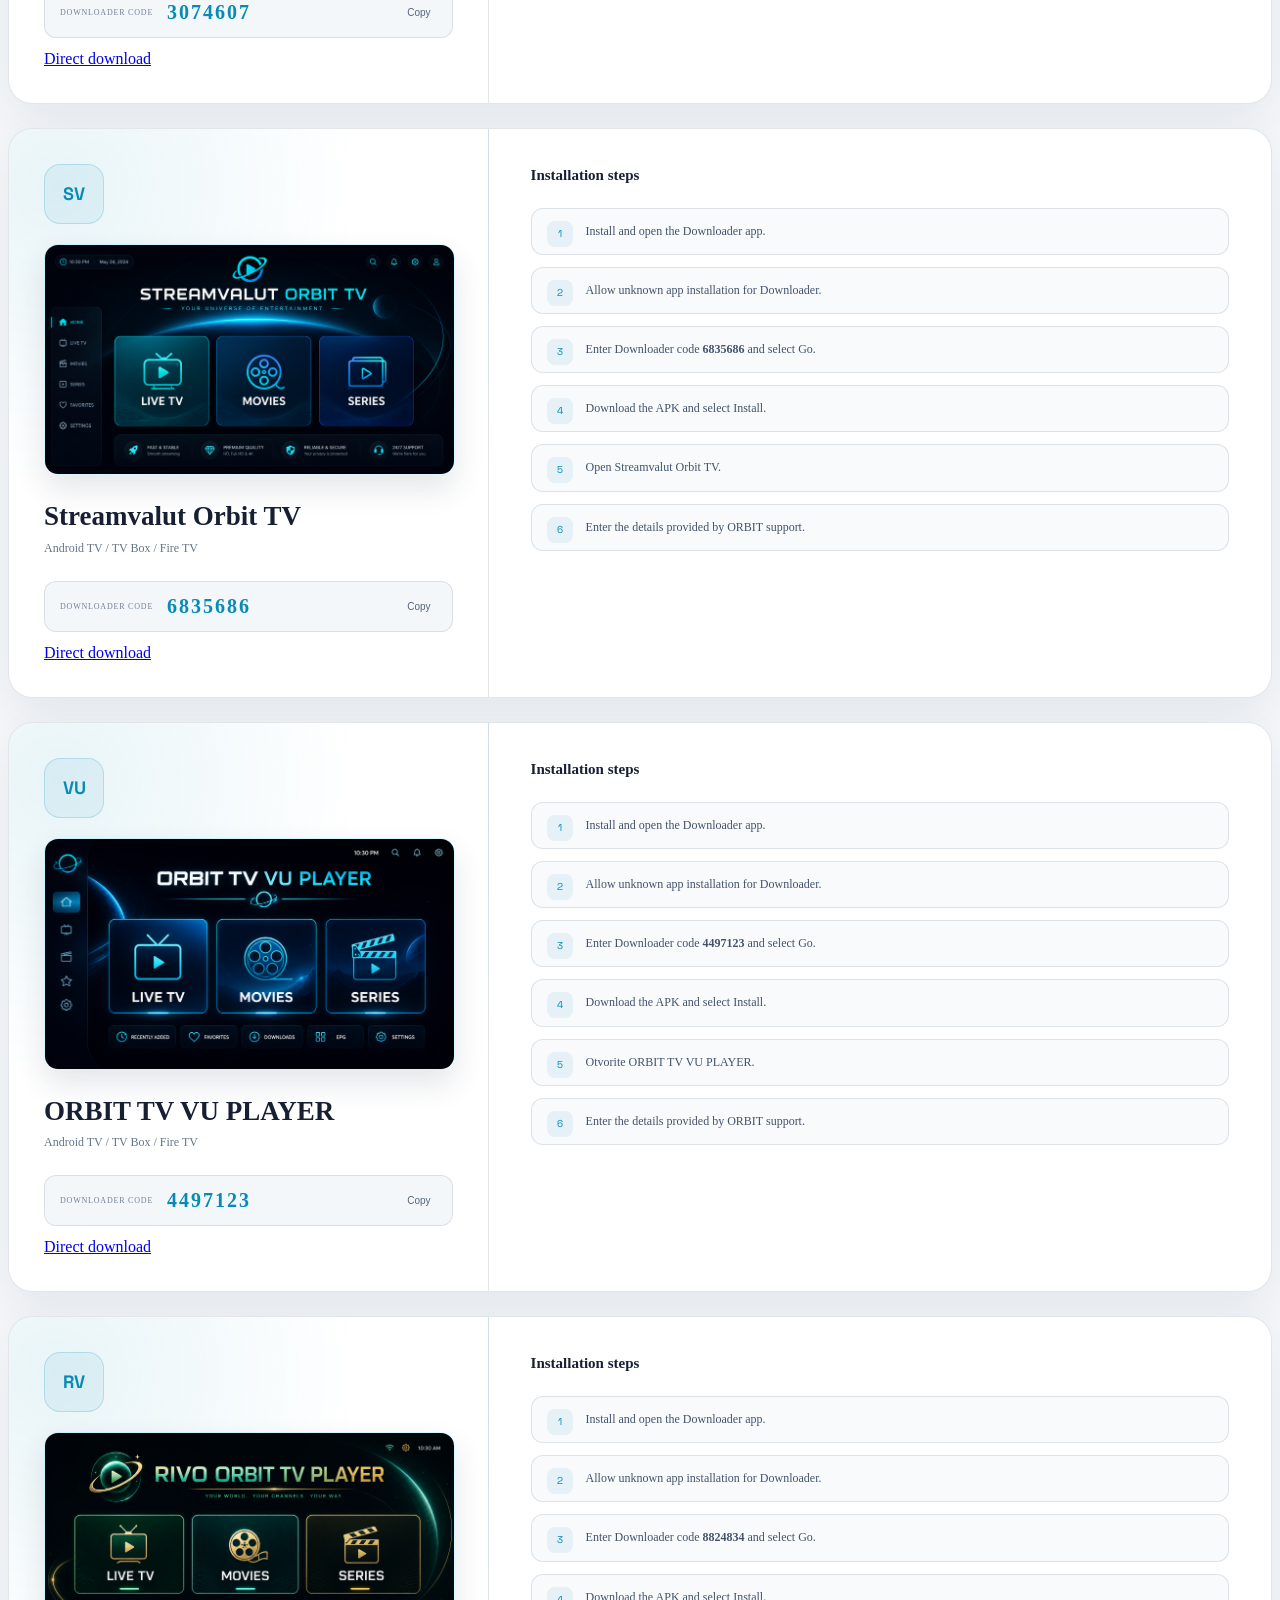
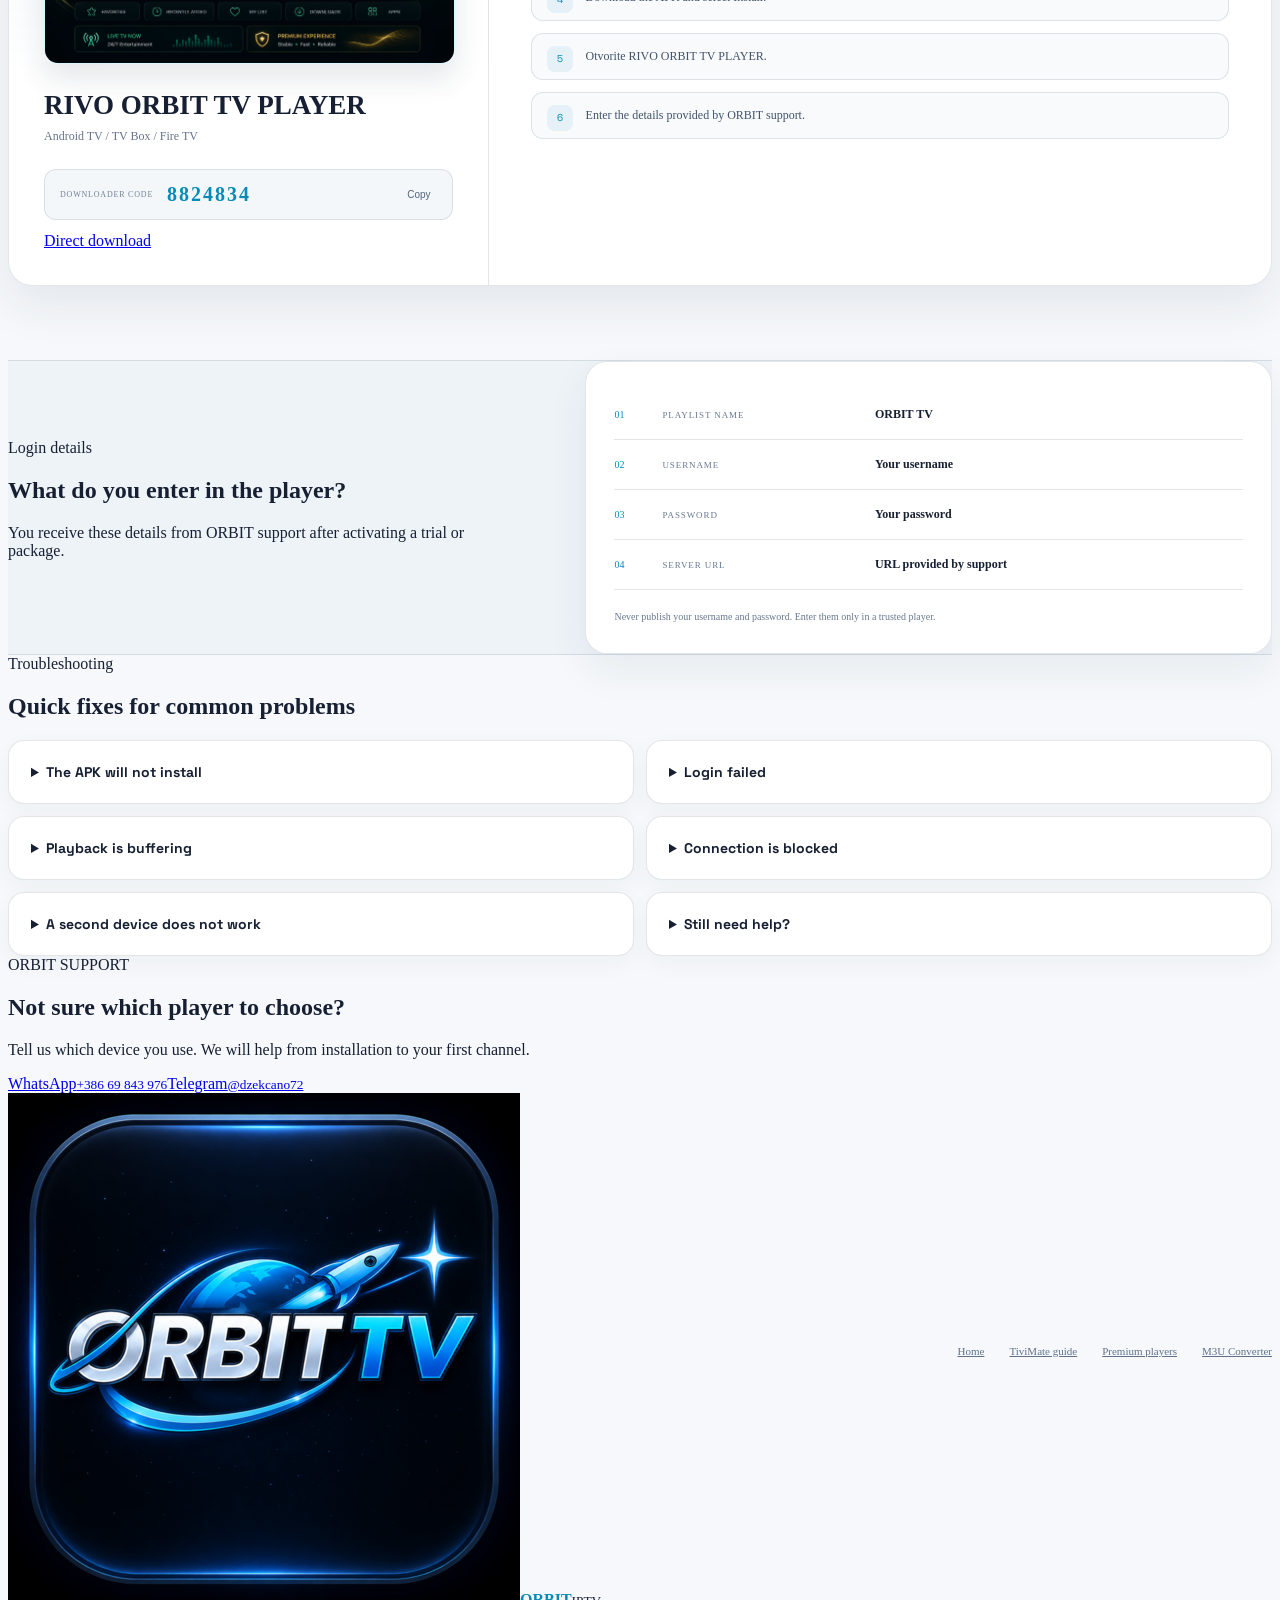
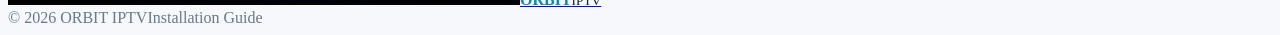
==== commit 672a2448: "Preserve complete device and player guides with shared translation" ====
--- a/index.html
+++ b/index.html
@@ -4,30 +4,37 @@
   <meta charset="utf-8">
   <meta name="viewport" content="width=device-width,initial-scale=1">
   <meta name="theme-color" content="#050914">
-  <meta name="description" content="ORBIT IPTV Installation Guide — kompletna uputstva za Fire TV, Android TV, Smart TV, iPhone, Android, Windows i macOS.">
+  <meta name="description" content="ORBIT IPTV Installation Guide — direktno preuzimanje i jednostavna uputstva za ORBIT playere.">
   <meta property="og:title" content="ORBIT IPTV Installation Guide">
   <meta property="og:description" content="Jednostavna uputstva za instalaciju ORBIT IPTV-a na svim uređajima.">
   <meta property="og:image" content="https://orbitiptv.github.io/orbit-offer.png">
   <title>Installation Guide — ORBIT IPTV</title>
-  <link rel="icon" href="../orbit-logo.png">
+  <link rel="icon" href="assets/orbit-logo-20260910.png">
   <link rel="preconnect" href="https://fonts.googleapis.com">
   <link rel="preconnect" href="https://fonts.gstatic.com" crossorigin>
   <link href="https://fonts.googleapis.com/css2?family=Manrope:wght@400;500;600;700;800&family=Space+Grotesk:wght@600;700&display=swap" rel="stylesheet">
   <link rel="stylesheet" href="../styles.css">
   <link rel="stylesheet" href="guide.css">
-<link rel="stylesheet" href="../orbit-light.css?v=20260912">
+
+  <style>
+    .smarters-main-button{font-size:1.05rem!important;padding:16px 24px!important;box-shadow:0 10px 28px rgba(73,52,232,.28)!important}
+    .smarters-quick-link{border:2px solid rgba(73,52,232,.35)!important;background:rgba(73,52,232,.08)!important}
+    .smarters-quick-link span{background:#4934e8!important;color:#fff!important}.smarters-quick-link b{white-space:nowrap}
+    .smarters-promo-section{padding-top:20px!important;padding-bottom:28px!important}.smarters-promo-card{display:grid;grid-template-columns:220px 1fr;gap:28px;align-items:center;padding:28px;border:1px solid rgba(73,52,232,.22);border-radius:24px;background:linear-gradient(135deg,#fff 0%,#f5f2ff 100%);box-shadow:0 18px 44px rgba(30,35,60,.08);text-decoration:none;color:inherit;transition:.22s ease}.smarters-promo-card:hover{transform:translateY(-5px);box-shadow:0 24px 54px rgba(40,34,110,.14);border-color:rgba(73,52,232,.45)}.smarters-promo-art{width:100%;max-width:190px;margin:auto}.smarters-promo-art svg{display:block;width:100%;height:auto;border-radius:28px;box-shadow:0 16px 36px rgba(43,25,184,.2)}.smarters-promo-label{display:inline-flex;margin-bottom:9px;padding:6px 10px;border-radius:999px;background:#ece8ff;color:#4934e8;font-size:11px;font-weight:800;letter-spacing:.08em}.smarters-promo-copy h2{margin:0 0 10px;font-size:clamp(28px,4vw,42px);line-height:1.08}.smarters-promo-copy p{margin:0 0 18px;max-width:700px;color:#667085}.smarters-promo-button{display:inline-flex;padding:13px 18px;border-radius:10px;background:#4934e8;color:#fff;font-weight:800}.smarters-promo-card:focus-visible,.smarters-main-button:focus-visible,.smarters-quick-link:focus-visible{outline:3px solid #8d7df4;outline-offset:3px}@media(max-width:760px){.smarters-promo-card{grid-template-columns:1fr;text-align:center}.smarters-promo-art{max-width:150px}.smarters-main-button{width:100%;justify-content:center}}
+  </style>
 </head>
 <body class="guide-page">
   <a class="skip-link" href="#guideMain">Skip to the instructions</a>
   <div class="topbar"><div class="container topbar-inner"><span><span class="status-dot"></span><strong data-g="helpAvailable">HELP FOR EVERY DEVICE</strong></span><a href="https://wa.me/38669843976" target="_blank" rel="noopener" data-g="needHelp">Need help?</a></div></div>
   <header class="site-header">
     <div class="container nav-shell">
-      <a class="brand" href="../"><img src="../orbit-logo.png" alt="ORBIT IPTV logo"><span><b>ORBIT</b><small>IPTV</small></span></a>
+      <a class="brand" href="../"><img src="assets/orbit-logo-20260910.png" alt="ORBIT IPTV logo"><span><b>ORBIT</b><small>IPTV</small></span></a>
       <nav class="guide-nav">
         <a href="../" data-g="home">Home</a>
         <a href="#uredjaji" data-g="devices">Devices</a>
-        <a href="#podaci" data-g="loginData">Player setup</a>
+        <a href="#podaci" data-g="loginData">Podaci za prijavu</a>
         <a href="#problemi" data-g="problems">Troubleshooting</a>
+        <a href="activation/" data-g="paidPlayers">Plaćeni playeri</a>
         <select id="guideLanguage" class="language-select" aria-label="Choose language"><option value="bs">BS</option><option value="en">EN</option><option value="de">DE</option><option value="sl">SL</option><option value="it">IT</option></select>
       </nav>
     </div>
@@ -40,7 +47,7 @@
           <div class="eyebrow"><span></span><span>ORBIT IPTV</span></div>
           <h1><span data-g="installation">Installation</span><br><em data-g="guide">Guide.</em></h1>
           <p data-g="heroText">Complete, simple installation and login instructions for every supported device.</p>
-          <div class="hero-actions"><a class="button button-primary" href="#uredjaji" data-g="chooseDevice">Choose your device</a><a class="button button-secondary" href="#tivimate" data-g="tivimateGuide">TiviMate guide</a></div>
+          <div class="hero-actions"><a class="button button-primary" href="#uredjaji" data-g="chooseDevice">Choose your device</a><a class="button button-secondary" href="#tivimate" data-g="tivimateGuide">TiviMate guide</a><a class="button button-primary smarters-main-button" href="iptv-smarters-pro/">IPTV Smarters Pro →</a></div>
         </div>
         <div class="guide-overview reveal delay-1">
           <div class="overview-head"><span data-g="quickSetup">QUICK SETUP</span><b data-g="fourSteps">4 steps</b></div>
@@ -56,16 +63,52 @@
 
     <section class="guide-quickbar">
       <div class="container quickbar-inner">
-        <a href="#fire"><span>🔥</span>Fire TV</a><a href="#androidtv"><span>TV</span>Android TV</a><a href="#smarttv"><span>▣</span>Samsung / LG</a><a href="#mobile"><span>◉</span>Android / iOS</a><a href="#computer"><span>PC</span>Windows / Mac</a>
-      </div>
-    </section>
-
+        <a href="#orbit-tv"><span>TV</span>Orbit TV</a><a href="#orbit-tv-max"><span>MAX</span>Max</a><a href="#orbit-tv-plus"><span>+</span>Plus</a><a href="#orbit-tv-pro"><span>PRO</span>Pro</a><a href="#fire"><span>🔥</span>Fire TV</a><a href="#androidtv"><span>TV</span>Android TV</a><a href="#orbit-tv-vu-player"><span>VU</span>VU Player</a><a href="#rivo-orbit-tv-player"><span>RV</span>RIVO Player</a><a class="smarters-quick-link" href="iptv-smarters-pro/"><span>SP</span><b>IPTV Smarters Pro</b></a><a href="activation/"><span>€</span><b class="quickbar-label" data-g="paidPlayers">Plaćeni playeri</b></a>
+      </div>
+    </section>
+
+    <section class="section smarters-promo-section">
+      <div class="container">
+        <a class="smarters-promo-card reveal" href="iptv-smarters-pro/" aria-label="Open IPTV Smarters Pro installation guide">
+          <div class="smarters-promo-art" aria-hidden="true">
+            <svg viewBox="0 0 512 512" role="img"><defs><linearGradient id="spg" x1="0" y1="0" x2="1" y2="1"><stop offset="0" stop-color="#4d34e8"/><stop offset="1" stop-color="#2915b8"/></linearGradient></defs><rect width="512" height="512" rx="96" fill="url(#spg)"/><g fill="none" stroke="#fff" stroke-linecap="round"><path d="M88 232c2-43 20-66 62-75 63-14 153-22 237-16 42 3 66 25 72 67" stroke-width="18"/><path d="M218 141l-55-83M270 137l28-82" stroke-width="16"/><circle cx="158" cy="52" r="13" fill="#fff" stroke="none"/><circle cx="302" cy="51" r="13" fill="#fff" stroke="none"/></g><text x="126" y="326" fill="#fff" font-family="Arial,Helvetica,sans-serif" font-size="102" font-weight="500">IPTV</text><text x="124" y="381" fill="#fff" font-family="Arial,Helvetica,sans-serif" font-size="42" font-weight="800">SMARTERS</text><text x="342" y="412" fill="#fff" font-family="Arial,Helvetica,sans-serif" font-size="28" font-weight="800">PRO</text><path d="M390 337c35 50 20 104-47 116" fill="none" stroke="#fff" stroke-width="14" stroke-linecap="round"/></svg>
+          </div>
+          <div class="smarters-promo-copy">
+            <span class="smarters-promo-label">IPTV SMARTERS PRO</span>
+            <h2>IPTV Smarters Pro Installation</h2>
+            <p>Choose your device, open the matching installation guide and then sign in with your ORBIT details.</p>
+            <span class="smarters-promo-button">Open IPTV Smarters Pro →</span>
+          </div>
+        </a>
+      </div>
+    </section>
+
+    <section class="section premium-player-promo">
+      <div class="container">
+        <a class="premium-promo-card reveal" href="activation/" aria-label="Browse ORBIT premium players">
+          <div class="premium-promo-copy">
+            <span class="premium-label" data-g="premiumLabel">ORBIT PREMIUM PLAYERS</span>
+            <h2 data-g="premiumTitle">Plaćeni playeri za sve platforme</h2>
+            <p data-g="premiumText">Pogledajte playere za Android, Samsung i LG TV, iPhone, Windows, macOS, Linux, Roku, VidaaOS i druge uređaje.</p>
+            <span class="premium-promo-button" data-g="premiumButton">Pogledaj plaćene playere →</span>
+          </div>
+          <div class="premium-logo-wall" aria-hidden="true">
+            <img src="https://orbitiptv.github.io/Installation-Guide/activation/assets/ibo/ibo-player.png" alt="">
+            <img src="https://orbitiptv.github.io/Installation-Guide/activation/assets/ibo/ibo-player-pro.png" alt="">
+            <img src="https://orbitiptv.github.io/Installation-Guide/activation/assets/ibo/bob-android.png" alt="">
+            <img src="https://orbitiptv.github.io/Installation-Guide/activation/assets/ibo/king4k.png" alt="">
+            <img src="https://orbitiptv.github.io/Installation-Guide/activation/assets/cr-android.png" alt="">
+            <img src="https://orbitiptv.github.io/Installation-Guide/activation/assets/ibo/iboss-android.png" alt="">
+          </div>
+        </a>
+      </div>
+    </section>
     <section class="section xtream-downloads" id="orbit-xtream-players">
       <div class="container">
         <div class="section-heading centered reveal">
           <div class="eyebrow centered-eye"><span></span><span>ORBIT XTREAM PLAYERS</span><span></span></div>
           <h2 data-g="orbitPlayersTitle">Download ORBIT Xtream Player</h2>
-          <p data-g="orbitPlayersText">Direct packages for Windows, Android and Android TV. The server is preconfigured — enter only your username and password.</p>
+          <p data-g="orbitPlayersText">Direktni paketi za Windows, Android i Android TV. Server je već podešen — unesite samo korisničko ime i lozinku.</p>
         </div>
         <div class="xtream-download-grid reveal delay-1">
           <article class="xtream-download-card">
@@ -95,61 +138,56 @@
       <div class="container">
         <div class="section-heading reveal"><div class="eyebrow"><span></span><span data-g="deviceGuides">DEVICE GUIDES</span></div><h2 data-g="selectDevice">Choose the device you use</h2><p data-g="selectText">Each guide includes the recommended app, installation and login method.</p></div>
 
+        <article class="instruction-card reveal" id="orbit-tv">
+          <div class="instruction-side"><img class="player-art" src="assets/players/orbit-tv-20260910.jpg" alt="Orbit TV — izgled aplikacije" loading="lazy"><h2>Orbit TV</h2><p>Android / Android TV / TV Box / Fire TV</p><div class="download-code"><small>DOWNLOADER CODE</small><strong>8964963</strong><button type="button" data-copy="8964963" data-g="copy">Copy</button></div><p><a href="https://aftv.news/8964963" target="_blank" rel="noopener">aftv.news/8964963</a></p><a class="button button-primary" href="https://www.dropbox.com/scl/fi/jpbd7oztoyssk2792xhz0/OrbitTV.apk?rlkey=6338grlvasxphj5q79tidvix2&amp;dl=1" data-g="directDownload">Direct download</a></div>
+          <div class="instruction-steps"><h3 data-g="steps">Installation steps</h3><ol><li data-g="newPlayer1">Preuzmite APK putem direktnog linka ili unesite Downloader kod prikazan uz player.</li><li data-g="newPlayer2">Dozvolite instalaciju iz ovog izvora u postavkama uređaja.</li><li data-g="newPlayer3">Otvorite preuzetu datoteku i izaberite Install.</li><li data-g="newPlayer4">Pokrenite player i prijavite se podacima dobijenim od ORBIT podrške.</li></ol></div>
+        </article>
+
+        <article class="instruction-card reveal" id="orbit-tv-max">
+          <div class="instruction-side"><img class="player-art" src="assets/players/orbit-tv-max-20260910.jpg" alt="Orbit TV Max — izgled aplikacije" loading="lazy"><h2>Orbit TV Max</h2><p>Android / Android TV / TV Box / Fire TV</p><div class="download-code"><small>DOWNLOADER CODE</small><strong>4373639</strong><button type="button" data-copy="4373639" data-g="copy">Copy</button></div><p><a href="https://aftv.news/4373639" target="_blank" rel="noopener">aftv.news/4373639</a></p><a class="button button-primary" href="https://www.dropbox.com/scl/fi/qm563a28ovwv0opp84wek/Orbit-TV-Max.apk?rlkey=qnp95z3av1uu4jedp4amxes10&amp;dl=1" data-g="directDownload">Direct download</a></div>
+          <div class="instruction-steps"><h3 data-g="steps">Installation steps</h3><ol><li data-g="newPlayer1">Preuzmite APK putem direktnog linka ili unesite Downloader kod prikazan uz player.</li><li data-g="newPlayer2">Dozvolite instalaciju iz ovog izvora u postavkama uređaja.</li><li data-g="newPlayer3">Otvorite preuzetu datoteku i izaberite Install.</li><li data-g="newPlayer4">Pokrenite player i prijavite se podacima dobijenim od ORBIT podrške.</li></ol></div>
+        </article>
+
+        <article class="instruction-card reveal" id="orbit-tv-plus">
+          <div class="instruction-side"><img class="player-art" src="assets/players/orbit-tv-plus-20260910.jpg" alt="Orbit TV Plus — izgled aplikacije" loading="lazy"><h2>Orbit TV Plus</h2><p>Android / Android TV / TV Box / Fire TV</p><div class="download-code"><small>DOWNLOADER CODE</small><strong>4616143</strong><button type="button" data-copy="4616143" data-g="copy">Copy</button></div><p><a href="https://aftv.news/4616143" target="_blank" rel="noopener">aftv.news/4616143</a></p><a class="button button-primary" href="https://www.dropbox.com/scl/fi/ur6vzek15l9p6n5uei0lg/Orbit-TV-Plus.apk?rlkey=k7n0pl3yer3eqzvuhtynzojws&amp;dl=1" data-g="directDownload">Direct download</a></div>
+          <div class="instruction-steps"><h3 data-g="steps">Installation steps</h3><ol><li data-g="newPlayer1">Preuzmite APK putem direktnog linka ili unesite Downloader kod prikazan uz player.</li><li data-g="newPlayer2">Dozvolite instalaciju iz ovog izvora u postavkama uređaja.</li><li data-g="newPlayer3">Otvorite preuzetu datoteku i izaberite Install.</li><li data-g="newPlayer4">Pokrenite player i prijavite se podacima dobijenim od ORBIT podrške.</li></ol></div>
+        </article>
+
+        <article class="instruction-card reveal" id="orbit-tv-pro">
+          <div class="instruction-side"><img class="player-art" src="assets/players/orbit-tv-pro-20260910.jpg" alt="Orbit TV Pro — izgled aplikacije" loading="lazy"><h2>Orbit TV Pro</h2><p>Android / Android TV / TV Box / Fire TV</p><div class="download-code"><small>DOWNLOADER CODE</small><strong>8466222</strong><button type="button" data-copy="8466222" data-g="copy">Copy</button></div><p><a href="https://aftv.news/8466222" target="_blank" rel="noopener">aftv.news/8466222</a></p><a class="button button-primary" href="https://www.dropbox.com/scl/fi/6qnkuitemzkqfojj68n97/Orbit-TV-Pro.apk?rlkey=63ngxpft1iswyqlbirz1cd9e5&amp;dl=1" data-g="directDownload">Direct download</a></div>
+          <div class="instruction-steps"><h3 data-g="steps">Installation steps</h3><ol><li data-g="newPlayer1">Preuzmite APK putem direktnog linka ili unesite Downloader kod prikazan uz player.</li><li data-g="newPlayer2">Dozvolite instalaciju iz ovog izvora u postavkama uređaja.</li><li data-g="newPlayer3">Otvorite preuzetu datoteku i izaberite Install.</li><li data-g="newPlayer4">Pokrenite player i prijavite se podacima dobijenim od ORBIT podrške.</li></ol></div>
+        </article>
+
         <article class="instruction-card reveal" id="fire">
-          <div class="instruction-side"><span class="device-mark">🔥</span><span class="recommend" data-g="recommended">RECOMMENDED</span><h2>Amazon Fire TV / Firestick</h2><p>TiviMate 5.1.7 ORBIT TV</p><div class="download-code"><small>DOWNLOADER CODE</small><strong>3074607</strong><button type="button" data-copy="3074607" data-g="copy">Copy</button></div><a class="button button-primary" href="../downloads/tivimate-517-orbit-tv.apk" target="_blank" rel="noopener" data-g="directDownload">Direct download</a></div>
+          <div class="instruction-side"><span class="device-mark">🔥</span><span class="recommend" data-g="recommended">RECOMMENDED</span><img class="player-art" src="https://orbitiptv.github.io/Installation-Guide/assets/players/tivimate.png" alt="TiviMate 5.1.7 ORBIT TV home screen" loading="lazy"><h2>Amazon Fire TV / Firestick</h2><p>TiviMate 5.1.7 ORBIT TV</p><div class="download-code"><small>DOWNLOADER CODE</small><strong>3074607</strong><button type="button" data-copy="3074607" data-g="copy">Copy</button></div><a class="button button-primary" href="https://orbitiptv.github.io/downloads/tivimate-517-orbit-tv.apk" target="_blank" rel="noopener" data-g="directDownload">Direct download</a></div>
           <div class="instruction-steps"><h3 data-g="steps">Installation steps</h3><ol><li data-g="fire1">Open the Appstore on Fire TV and install Downloader.</li><li data-g="fire2">Allow unknown app installation for Downloader in Settings.</li><li data-g="fire3">Enter code 3074607 in Downloader and select Go.</li><li data-g="fire4">Download TiviMate 5.1.7 ORBIT TV and select Install.</li><li data-g="fire5">Open TiviMate and select Add Playlist.</li><li data-g="fire6">Choose Xtream Codes and enter your username, password and server URL.</li></ol></div>
         </article>
 
         <article class="instruction-card reveal" id="androidtv">
-          <div class="instruction-side" id="tivimate"><span class="device-mark">TV</span><span class="recommend" data-g="recommended">RECOMMENDED</span><h2>Android TV / TV Box</h2><p>TiviMate 5.1.7 ORBIT TV</p><div class="download-code"><small>DOWNLOADER CODE</small><strong>3074607</strong><button type="button" data-copy="3074607" data-g="copy">Copy</button></div><a class="button button-primary" href="../downloads/tivimate-517-orbit-tv.apk" target="_blank" rel="noopener" data-g="directDownload">Direct download</a></div>
-          <div class="instruction-steps"><h3 data-g="steps">Installation steps</h3><ol><li data-g="androidTv1">Install and open the Downloader app.</li><li data-g="androidTv2">Allow unknown app installation for Downloader.</li><li data-g="androidTv3">Enter code 3074607 in Downloader and select Go.</li><li data-g="androidTv4">Download TiviMate 5.1.7 ORBIT TV and select Install.</li><li data-g="androidTv5">Open the app and select Add Playlist → Xtream Codes.</li><li data-g="androidTv6">Enter the username, password and server URL provided by support.</li></ol></div>
-        </article>
-
-        <article class="instruction-card reveal" id="orbit-bum-pro">
-          <div class="instruction-side"><span class="device-mark">BP</span><h2>ORBIT BUM PRO V2</h2><p>Android TV / TV Box / Fire TV</p><div class="download-code"><small>DOWNLOADER CODE</small><strong>3484327</strong><button type="button" data-copy="3484327" data-g="copy">Copy</button></div><a class="button button-primary" href="../downloads/orbit-bum-pro-v2.apk" download data-g="directDownload">Direct download</a></div>
-          <div class="instruction-steps"><h3 data-g="steps">Installation steps</h3><ol><li>Install and open the Downloader app.</li><li>Allow unknown app installation for Downloader.</li><li>Enter Downloader code <strong>3484327</strong> and select Go.</li><li>Download the APK and select Install.</li><li>Open ORBIT BUM PRO V2.</li><li>Enter the details provided by ORBIT support.</li></ol></div>
-        </article>
-
-        <article class="instruction-card reveal" id="orbit-ott-player">
-          <div class="instruction-side"><span class="device-mark">OT</span><h2>ORBIT OTT PLAYER</h2><p>Android TV / TV Box / Fire TV</p><div class="download-code"><small>DOWNLOADER CODE</small><strong>4606362</strong><button type="button" data-copy="4606362" data-g="copy">Copy</button></div><a class="button button-primary" href="../downloads/orbit-ott-player.apk" download data-g="directDownload">Direct download</a></div>
-          <div class="instruction-steps"><h3 data-g="steps">Installation steps</h3><ol><li>Install and open the Downloader app.</li><li>Allow unknown app installation for Downloader.</li><li>Enter Downloader code <strong>4606362</strong> and select Go.</li><li>Download the APK and select Install.</li><li>Open ORBIT OTT PLAYER.</li><li>Enter the details provided by ORBIT support.</li></ol></div>
-        </article>
-
-        <article class="instruction-card reveal" id="orbit-tv-super-player">
-          <div class="instruction-side"><span class="device-mark">SP</span><h2>ORBIT TV SUPER PLAYER</h2><p>Android TV / TV Box / Fire TV</p><div class="download-code"><small>DOWNLOADER CODE</small><strong>5172915</strong><button type="button" data-copy="5172915" data-g="copy">Copy</button></div><a class="button button-primary" href="../downloads/orbit-tv-super-player.apk" download data-g="directDownload">Direct download</a></div>
-          <div class="instruction-steps"><h3 data-g="steps">Installation steps</h3><ol><li>Install and open the Downloader app.</li><li>Allow unknown app installation for Downloader.</li><li>Enter Downloader code <strong>5172915</strong> and select Go.</li><li>Download the APK and select Install.</li><li>Open ORBIT TV SUPER PLAYER.</li><li>Enter the details provided by ORBIT support.</li></ol></div>
-        </article>
-
-        <article class="instruction-card reveal" id="orbit-iptv-player-pro">
-          <div class="instruction-side"><span class="device-mark">IP</span><h2>ORBIT IPTV PLAYER PRO</h2><p>Android TV / TV Box / Fire TV</p><div class="download-code"><small>DOWNLOADER CODE</small><strong>9506778</strong><button type="button" data-copy="9506778" data-g="copy">Copy</button></div><a class="button button-primary" href="../downloads/orbit-iptv-player-pro.apk" download data-g="directDownload">Direct download</a></div>
-          <div class="instruction-steps"><h3 data-g="steps">Installation steps</h3><ol><li>Install and open the Downloader app.</li><li>Allow unknown app installation for Downloader.</li><li>Enter Downloader code <strong>9506778</strong> and select Go.</li><li>Download the APK and select Install.</li><li>Open ORBIT IPTV PLAYER PRO.</li><li>Enter the details provided by ORBIT support.</li></ol></div>
+          <div class="instruction-side" id="tivimate"><span class="device-mark">TV</span><span class="recommend" data-g="recommended">RECOMMENDED</span><img class="player-art" src="https://orbitiptv.github.io/Installation-Guide/assets/players/tivimate.png" alt="TiviMate 5.1.7 ORBIT TV home screen" loading="lazy"><h2>Android TV / TV Box</h2><p>TiviMate 5.1.7 ORBIT TV</p><div class="download-code"><small>DOWNLOADER CODE</small><strong>3074607</strong><button type="button" data-copy="3074607" data-g="copy">Copy</button></div><a class="button button-primary" href="https://orbitiptv.github.io/downloads/tivimate-517-orbit-tv.apk" target="_blank" rel="noopener" data-g="directDownload">Direct download</a></div>
+          <div class="instruction-steps"><h3 data-g="steps">Installation steps</h3><ol><li data-g="androidTv1">Install and open the Downloader app.</li><li data-g="androidTv2">Allow unknown app installation for Downloader.</li><li data-g="androidTv3">Enter Downloader code 3074607 and select Go.</li><li data-g="androidTv4">Download TiviMate 5.1.7 ORBIT TV and select Install.</li><li data-g="androidTv5">Open the app and select Add Playlist → Xtream Codes.</li><li data-g="androidTv6">Enter the username, password and server URL provided by support.</li></ol></div>
         </article>
 
         <article class="instruction-card reveal" id="streamvalut">
-          <div class="instruction-side"><span class="device-mark">SV</span><h2>Streamvalut Orbit TV</h2><p>Android TV / TV Box / Fire TV</p><div class="download-code"><small>DOWNLOADER CODE</small><strong>6835686</strong><button type="button" data-copy="6835686" data-g="copy">Copy</button></div><a class="button button-primary" href="../downloads/streamvalut-orbit-tv.apk" download data-g="directDownload">Direct download</a></div>
+          <div class="instruction-side"><span class="device-mark">SV</span><img class="player-art" src="https://orbitiptv.github.io/Installation-Guide/assets/players/streamvalut-orbit-tv.png" alt="Streamvalut Orbit TV home screen" loading="lazy"><h2>Streamvalut Orbit TV</h2><p>Android TV / TV Box / Fire TV</p><div class="download-code"><small>DOWNLOADER CODE</small><strong>6835686</strong><button type="button" data-copy="6835686" data-g="copy">Copy</button></div><a class="button button-primary" href="../downloads/streamvalut-orbit-tv.apk" download data-g="directDownload">Direct download</a></div>
           <div class="instruction-steps"><h3 data-g="steps">Installation steps</h3><ol><li>Install and open the Downloader app.</li><li>Allow unknown app installation for Downloader.</li><li>Enter Downloader code <strong>6835686</strong> and select Go.</li><li>Download the APK and select Install.</li><li>Open Streamvalut Orbit TV.</li><li>Enter the details provided by ORBIT support.</li></ol></div>
         </article>
 
-        <article class="instruction-card reveal" id="smarttv">
-          <div class="instruction-side"><span class="device-mark">▣</span><h2>Samsung Smart TV / LG Smart TV</h2><p>IPTV Smarters Pro / kompatibilan player</p><div class="mobile-links"><a class="button button-primary" href="smart-tvs/">OrbitTV uputstvo</a><a class="button button-secondary" href="https://iptvsmarterspro.co.com/smart-tvs/" target="_blank" rel="noopener noreferrer">Download &amp; Install ↗</a></div></div>
-          <div class="instruction-steps"><h3 data-g="steps">Installation steps</h3><ol><li data-g="smart1">Open the app store on your TV.</li><li data-g="smart2">Search for IPTV Smarters Pro, Smarters Player Lite or a compatible IPTV player.</li><li data-g="smart3">Install and open the app.</li><li data-g="smart4">Choose Login with Xtream Codes API.</li><li data-g="smart5">Enter ORBIT TV as Name, then username, password and server URL.</li><li data-g="smart6">Select Add User and wait for the content to load.</li></ol></div>
-        </article>
-
-        <article class="instruction-card reveal" id="mobile">
-          <div class="instruction-side"><span class="device-mark">◉</span><h2>Android telefon / iPhone / iPad</h2><p>IPTV Smarters / Smarters Player Lite</p><div class="mobile-links"><a class="button button-secondary" href="https://play.google.com/store/search?q=iptv%20smarters&c=apps" target="_blank" rel="noopener">Android</a><a class="button button-secondary" href="https://apps.apple.com/in/app/smarters-player-lite/id1628995509" target="_blank" rel="noopener">iPhone / iPad</a></div></div>
-          <div class="instruction-steps"><h3 data-g="steps">Installation steps</h3><ol><li data-g="mobile1">Install IPTV Smarters / Smarters Player Lite from the official store.</li><li data-g="mobile2">Open the app and accept the terms.</li><li data-g="mobile3">Choose Login with Xtream Codes API.</li><li data-g="mobile4">Enter your username, password and server URL.</li><li data-g="mobile5">Select Add User and wait for the content to load.</li><li data-g="mobile6">Repeat the login with the details provided by support on an additional device.</li></ol></div>
-        </article>
-
-        <article class="instruction-card reveal" id="computer">
-          <div class="instruction-side"><span class="device-mark">PC</span><h2>Windows / macOS</h2><p>IPTV Smarters</p><div class="mobile-links"><a class="button button-secondary" href="https://www.iptvsmarters.com/download/?download=windows_app" target="_blank" rel="noopener">Windows</a><a class="button button-secondary" href="https://www.iptvsmarters.com/download/?download=mac" target="_blank" rel="noopener">macOS</a></div></div>
-          <div class="instruction-steps"><h3 data-g="steps">Installation steps</h3><ol><li data-g="pc1">Download IPTV Smarters for Windows or macOS.</li><li data-g="pc2">Install and open the app.</li><li data-g="pc3">Choose Xtream Codes API.</li><li data-g="pc4">Enter a playlist name and the subscription details supplied to you.</li><li data-g="pc5">Wait for channels, movies and series to sync.</li><li data-g="pc6">If content does not load, check the details and restart the app.</li></ol></div>
+        <article class="instruction-card reveal" id="orbit-tv-vu-player">
+          <div class="instruction-side"><span class="device-mark">VU</span><img class="player-art" src="https://orbitiptv.github.io/Installation-Guide/assets/players/orbit-tv-vu-player.png" alt="ORBIT TV VU PLAYER home screen" loading="lazy"><h2>ORBIT TV VU PLAYER</h2><p>Android TV / TV Box / Fire TV</p><div class="download-code"><small>DOWNLOADER CODE</small><strong>4497123</strong><button type="button" data-copy="4497123" data-g="copy">Copy</button></div><a class="button button-primary" href="https://media.githubusercontent.com/media/orbitiptv/orbitiptv.github.io/main/downloads/orbit-tv-vu-player.apk" data-g="directDownload">Direct download</a></div>
+          <div class="instruction-steps"><h3 data-g="steps">Installation steps</h3><ol><li>Install and open the Downloader app.</li><li>Allow unknown app installation for Downloader.</li><li>Enter Downloader code <strong>4497123</strong> and select Go.</li><li>Download the APK and select Install.</li><li>Otvorite ORBIT TV VU PLAYER.</li><li>Enter the details provided by ORBIT support.</li></ol></div>
+        </article>
+
+        <article class="instruction-card reveal" id="rivo-orbit-tv-player">
+          <div class="instruction-side"><span class="device-mark">RV</span><img class="player-art" src="https://orbitiptv.github.io/Installation-Guide/assets/players/rivo-orbit-tv-player.png" alt="RIVO ORBIT TV PLAYER home screen" loading="lazy"><h2>RIVO ORBIT TV PLAYER</h2><p>Android TV / TV Box / Fire TV</p><div class="download-code"><small>DOWNLOADER CODE</small><strong>8824834</strong><button type="button" data-copy="8824834" data-g="copy">Copy</button></div><a class="button button-primary" href="https://orbitiptv.github.io/downloads/rivo-orbit-tv-player.apk" download data-g="directDownload">Direct download</a></div>
+          <div class="instruction-steps"><h3 data-g="steps">Installation steps</h3><ol><li>Install and open the Downloader app.</li><li>Allow unknown app installation for Downloader.</li><li>Enter Downloader code <strong>8824834</strong> and select Go.</li><li>Download the APK and select Install.</li><li>Otvorite RIVO ORBIT TV PLAYER.</li><li>Enter the details provided by ORBIT support.</li></ol></div>
         </article>
       </div>
     </section>
 
     <section class="section login-section" id="podaci">
       <div class="container login-layout">
-        <div class="section-heading reveal"><div class="eyebrow"><span></span><span data-g="loginData">PLAYER SETUP</span></div><h2 data-g="whatYouNeed">What do you enter in the player?</h2><p data-g="dataText">You receive these details from ORBIT support after activating a trial or package.</p></div>
+        <div class="section-heading reveal"><div class="eyebrow"><span></span><span data-g="loginData">LOGIN DETAILS</span></div><h2 data-g="whatYouNeed">What do you enter in the player?</h2><p data-g="dataText">You receive these details from ORBIT support after activating a trial or package.</p></div>
         <div class="login-panel reveal delay-1"><div><span>01</span><small>PLAYLIST NAME</small><strong>ORBIT TV</strong></div><div><span>02</span><small>USERNAME</small><strong data-g="yourUsername">Your username</strong></div><div><span>03</span><small>PASSWORD</small><strong data-g="yourPassword">Your password</strong></div><div><span>04</span><small>SERVER URL</small><strong data-g="serverFromSupport">URL provided by support</strong></div><p data-g="securityNote">Never publish your username and password. Enter them only in a trusted player.</p></div>
       </div>
     </section>
@@ -171,13 +209,9 @@
     <section class="section"><div class="container contact-card reveal"><div><span class="contact-kicker">ORBIT SUPPORT</span><h2 data-g="supportTitle">Not sure which player to choose?</h2><p data-g="supportText">Tell us which device you use. We will help from installation to your first channel.</p></div><div class="contact-actions"><a class="button button-whatsapp" href="https://wa.me/38669843976" target="_blank" rel="noopener"><span>WhatsApp</span><small>+386 69 843 976</small></a><a class="button button-telegram" href="https://t.me/dzekcano72" target="_blank" rel="noopener"><span>Telegram</span><small>@dzekcano72</small></a></div></div></section>
   </main>
 
-  <footer class="footer"><div class="container guide-footer"><a class="brand" href="../"><img src="../orbit-logo.png" alt=""><span><b>ORBIT</b><small>IPTV</small></span></a><div><a href="../" data-g="home">Home</a><a href="#tivimate" data-g="tivimateGuide">TiviMate guide</a><a href="../converter.html">M3U Converter</a></div></div><div class="container footer-bottom"><span>© 2026 ORBIT IPTV</span><span>Installation Guide</span></div></footer>
-  <script src="guide.js?v=20260912-language1"></script>
+  <footer class="footer"><div class="container guide-footer"><a class="brand" href="../"><img src="assets/orbit-logo-20260910.png" alt=""><span><b>ORBIT</b><small>IPTV</small></span></a><div><a href="../" data-g="home">Home</a><a href="#tivimate" data-g="tivimateGuide">TiviMate guide</a><a href="activation/" data-g="paidPlayers">Plaćeni playeri</a><a href="../converter.html">M3U Converter</a></div></div><div class="container footer-bottom"><span>© 2026 ORBIT IPTV</span><span>Installation Guide</span></div></footer>
+  <script src="guide.js?v=20260912-language2"></script>
 </body>
 </html>
 
 
-
-
-
-
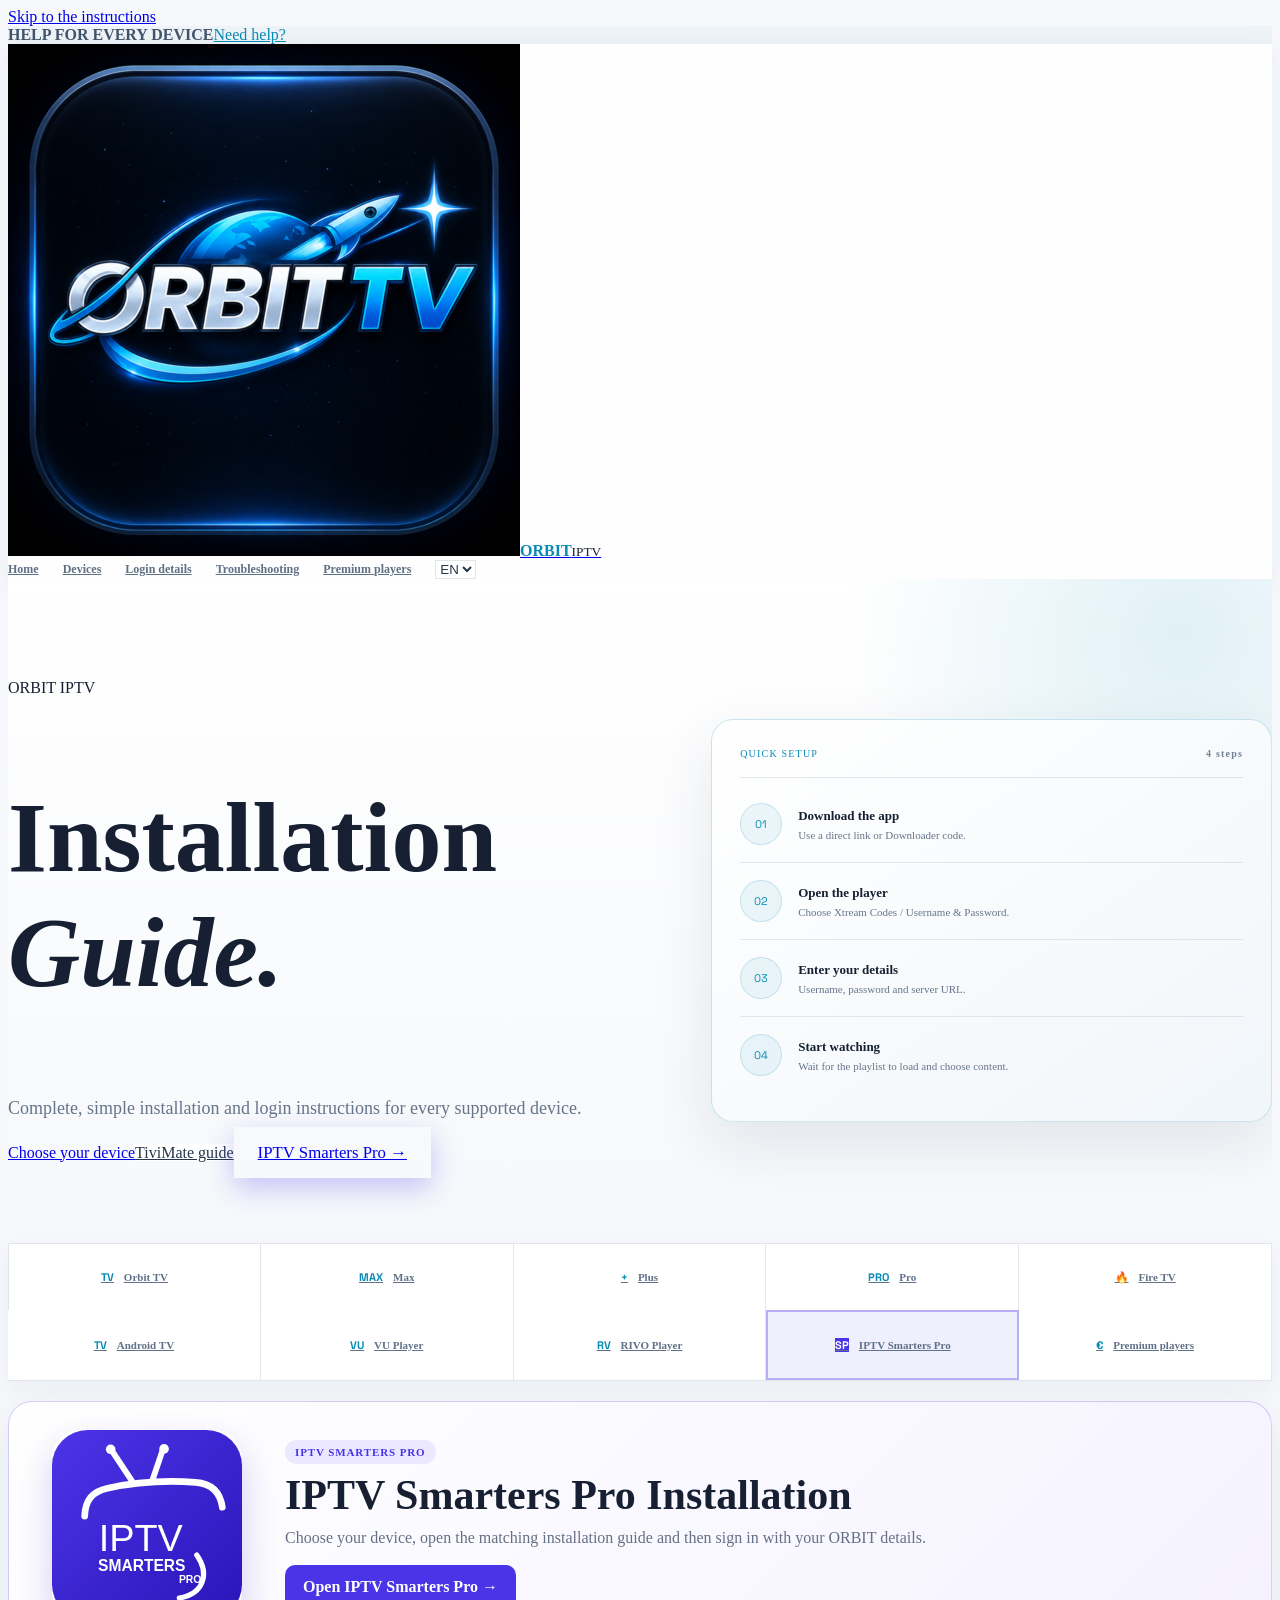
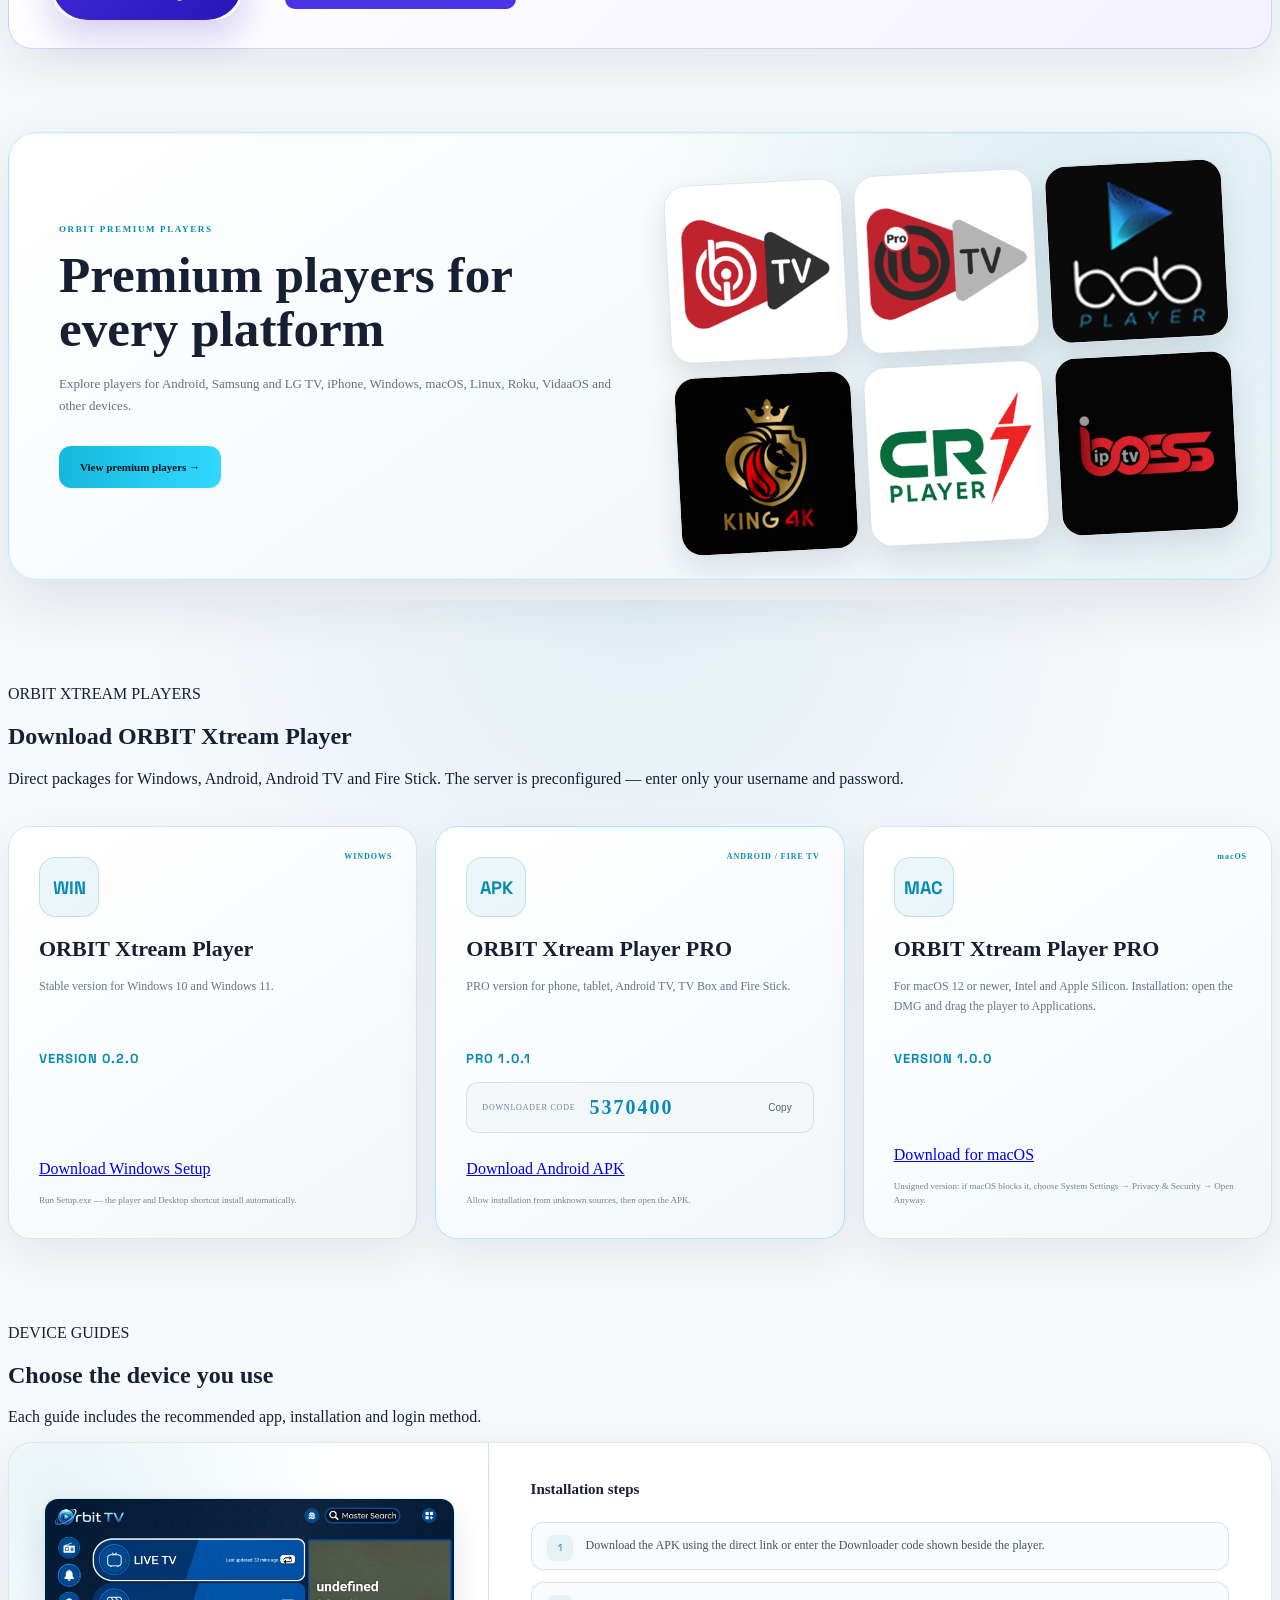
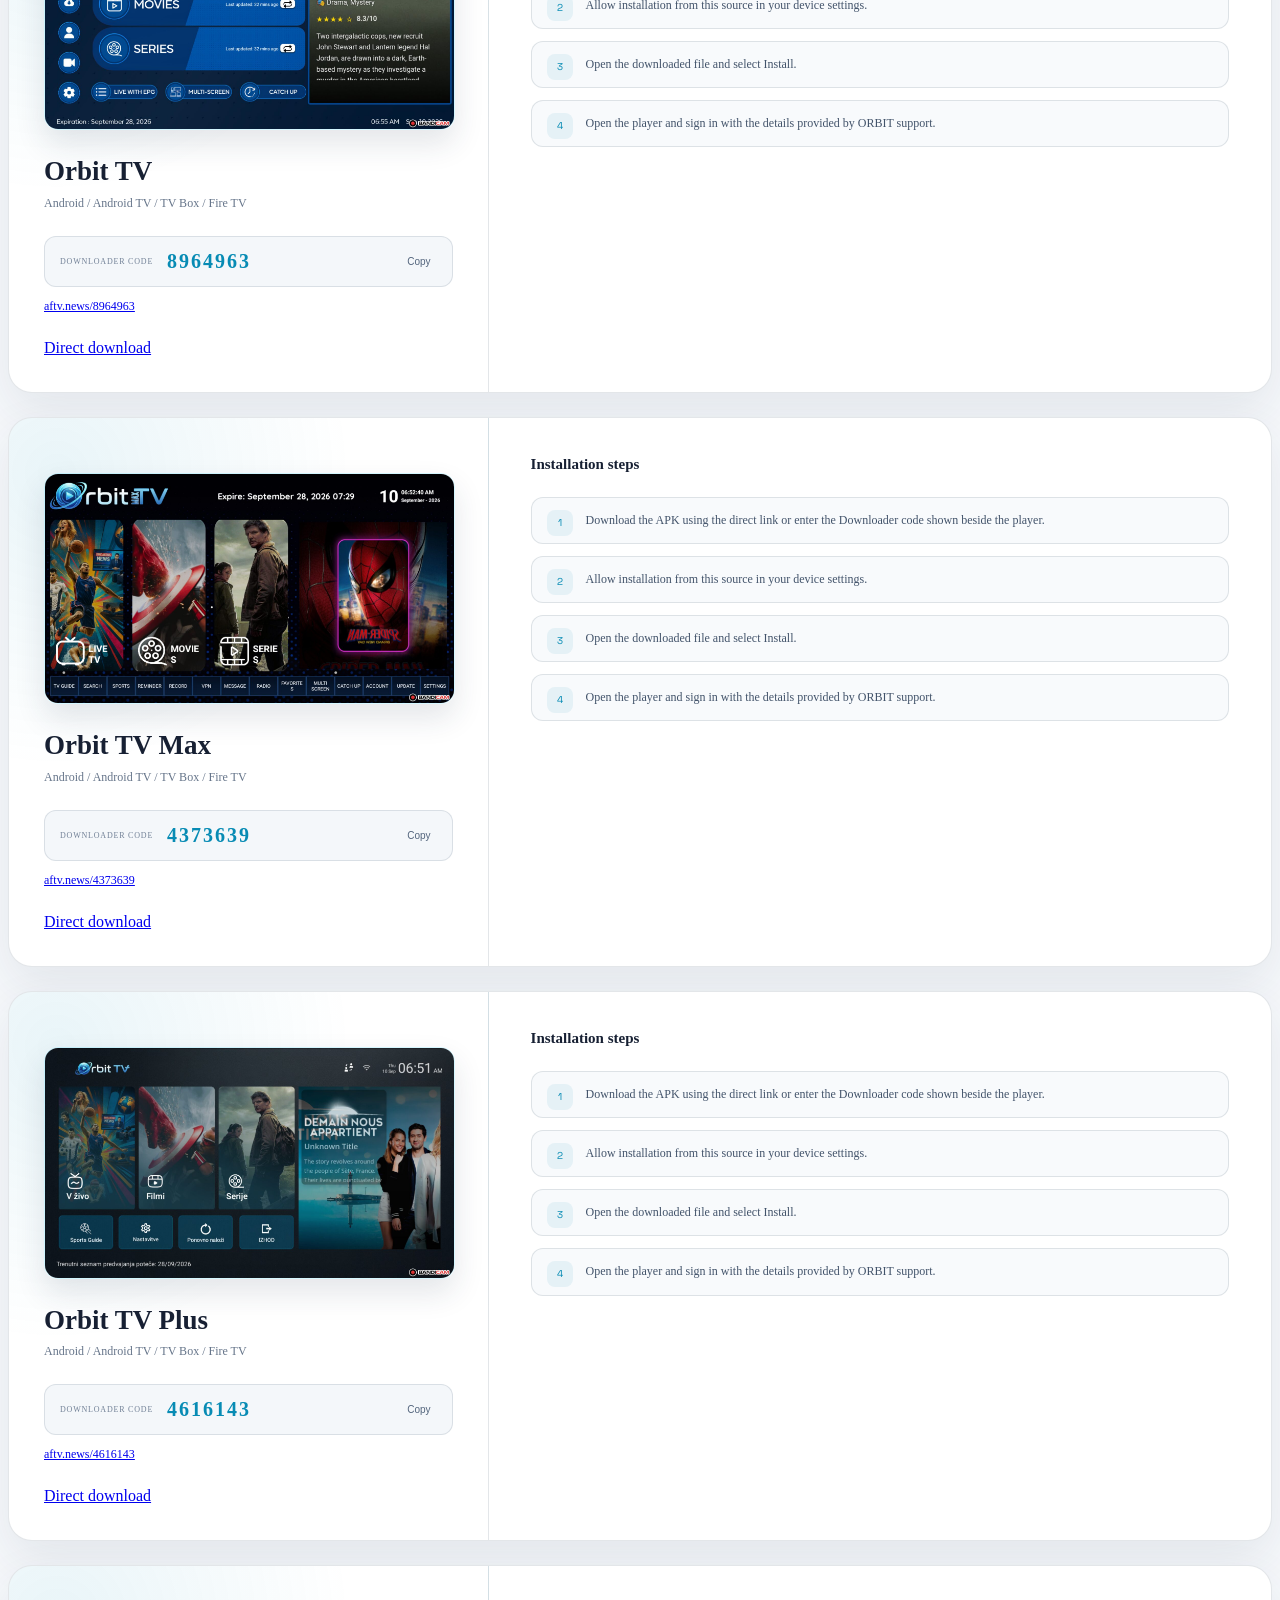
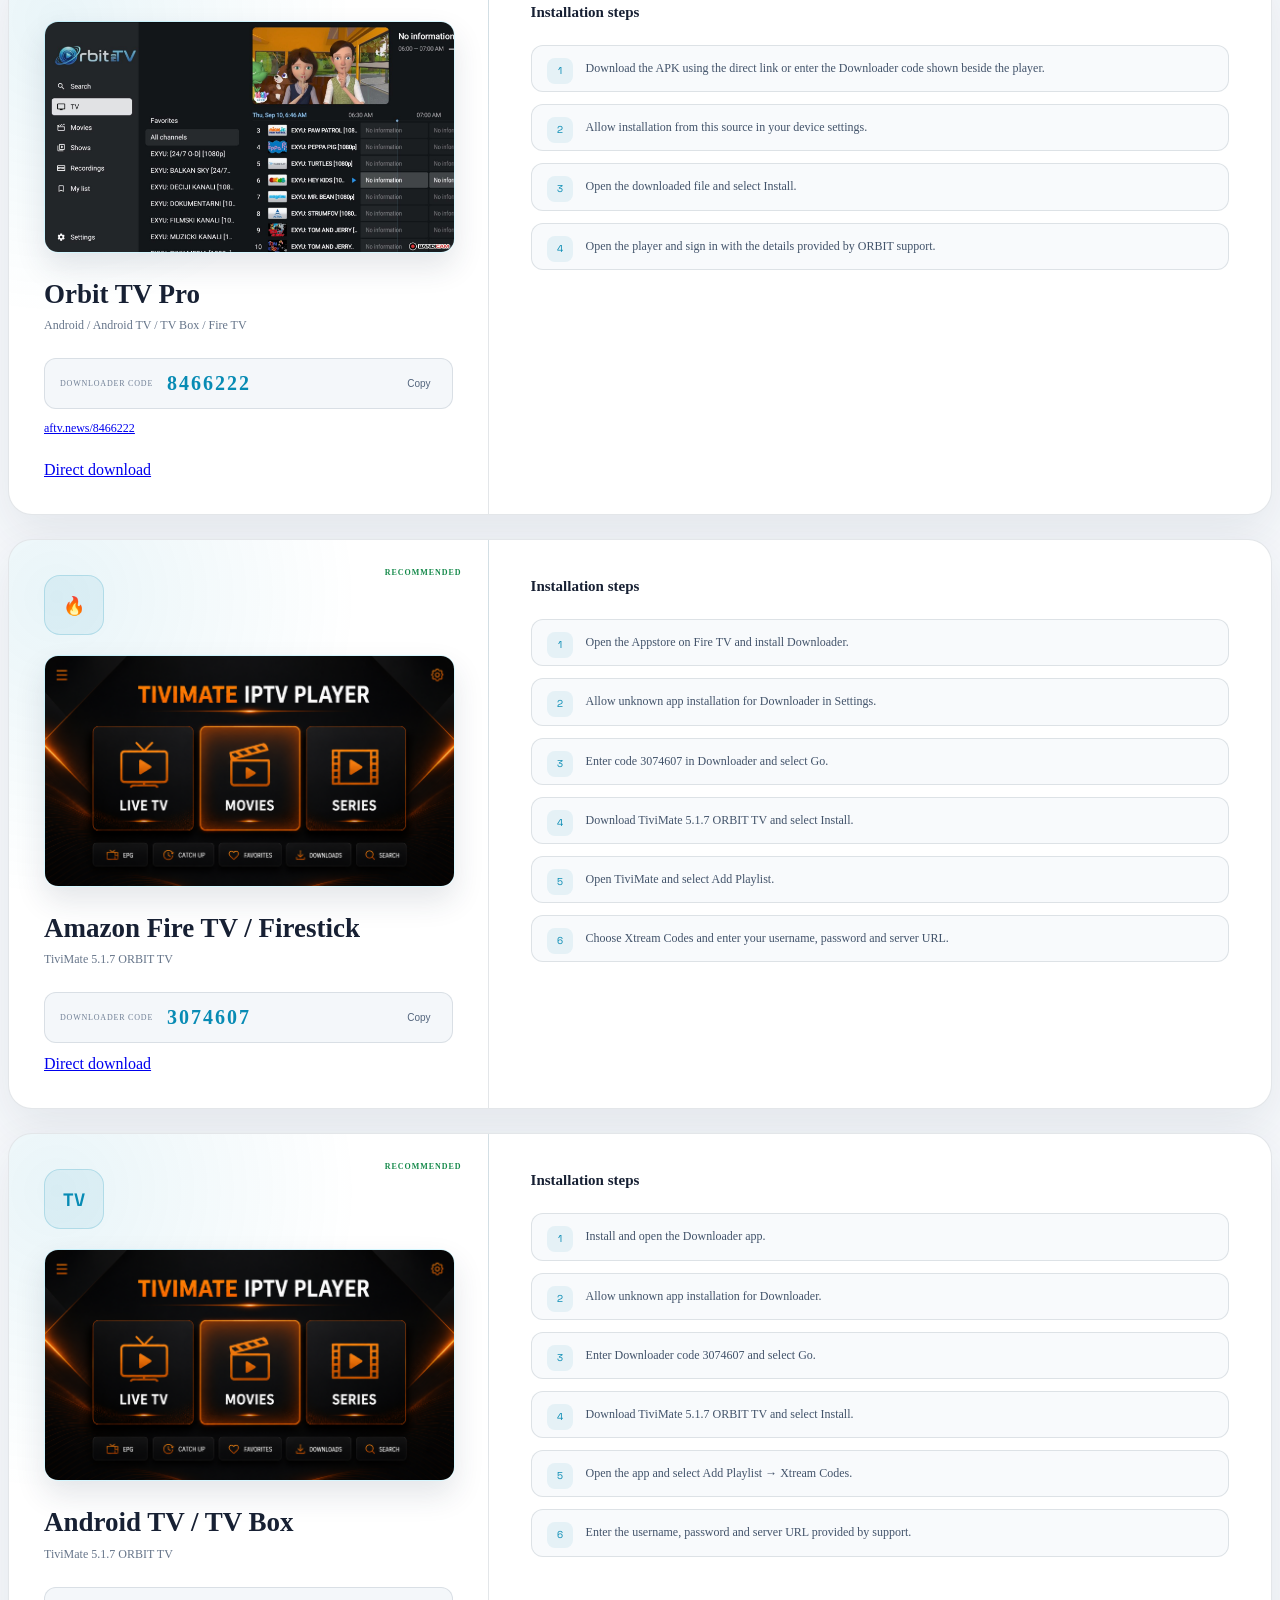
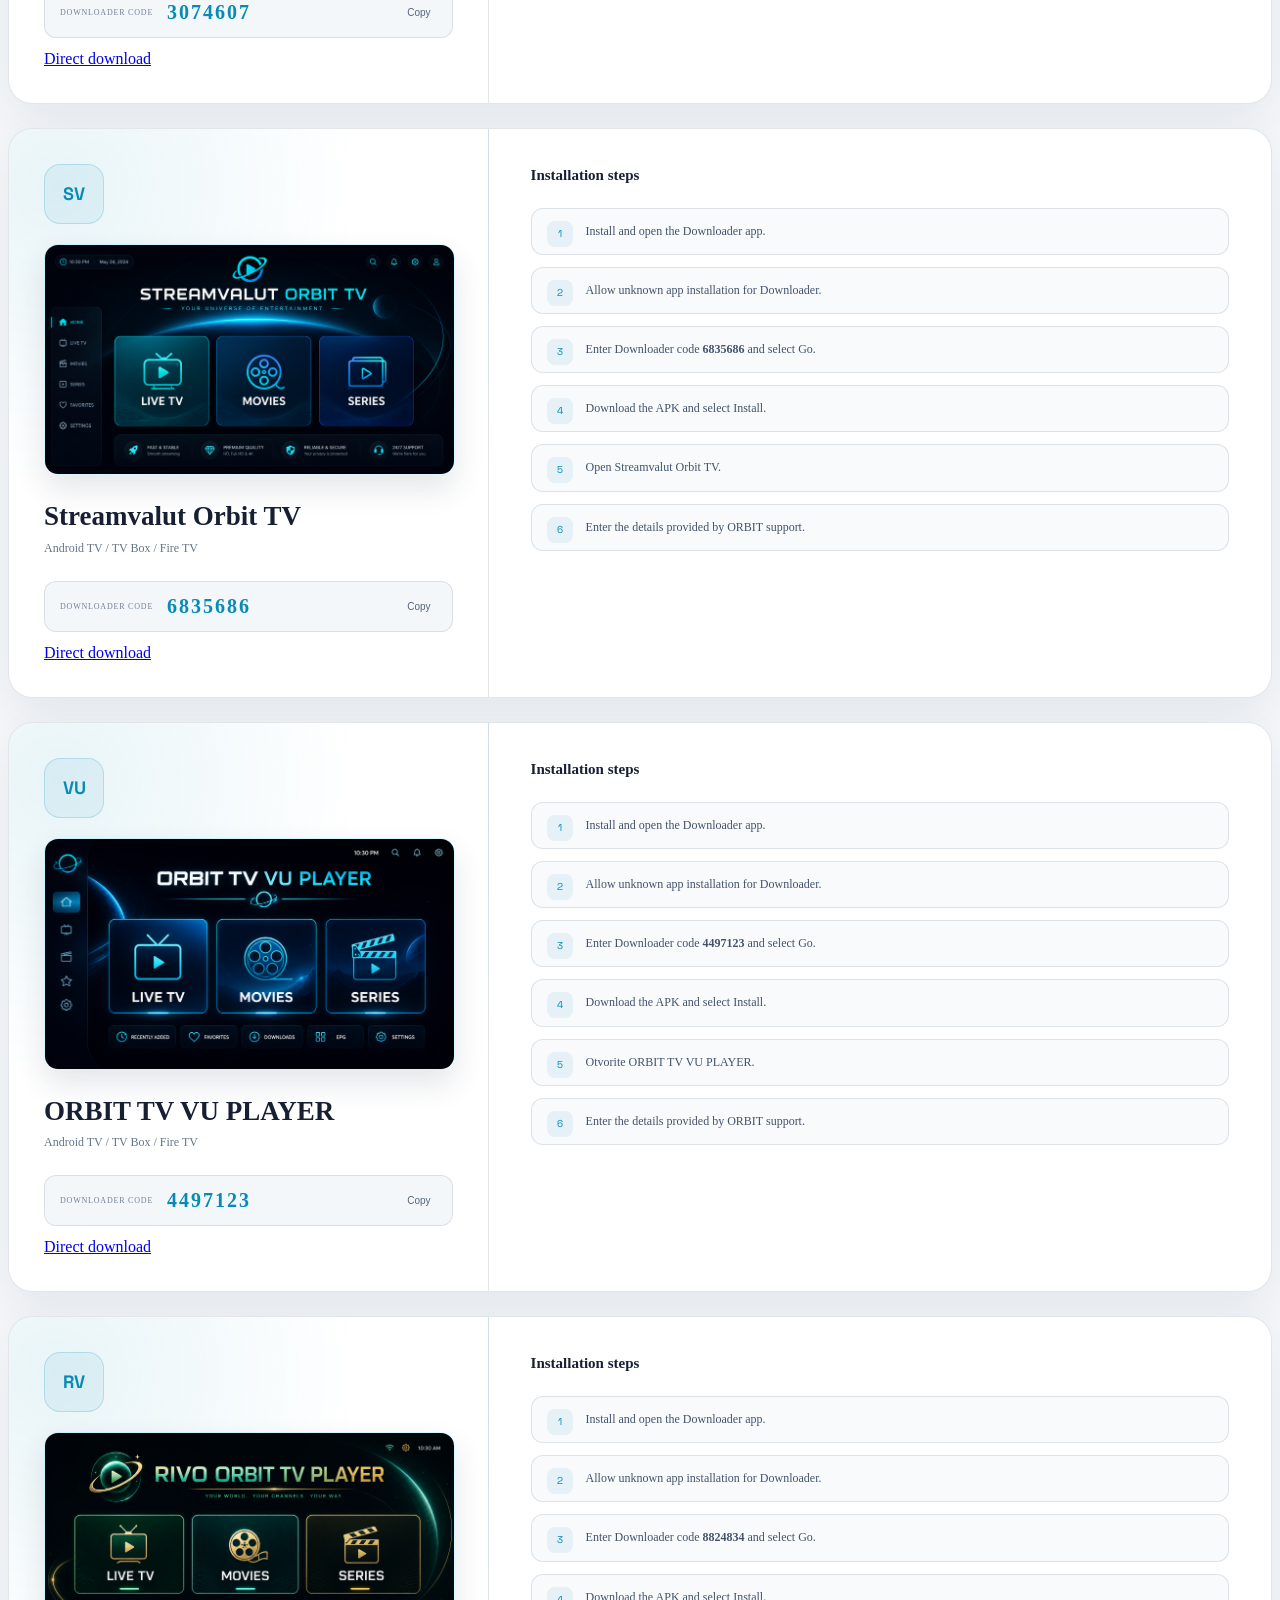
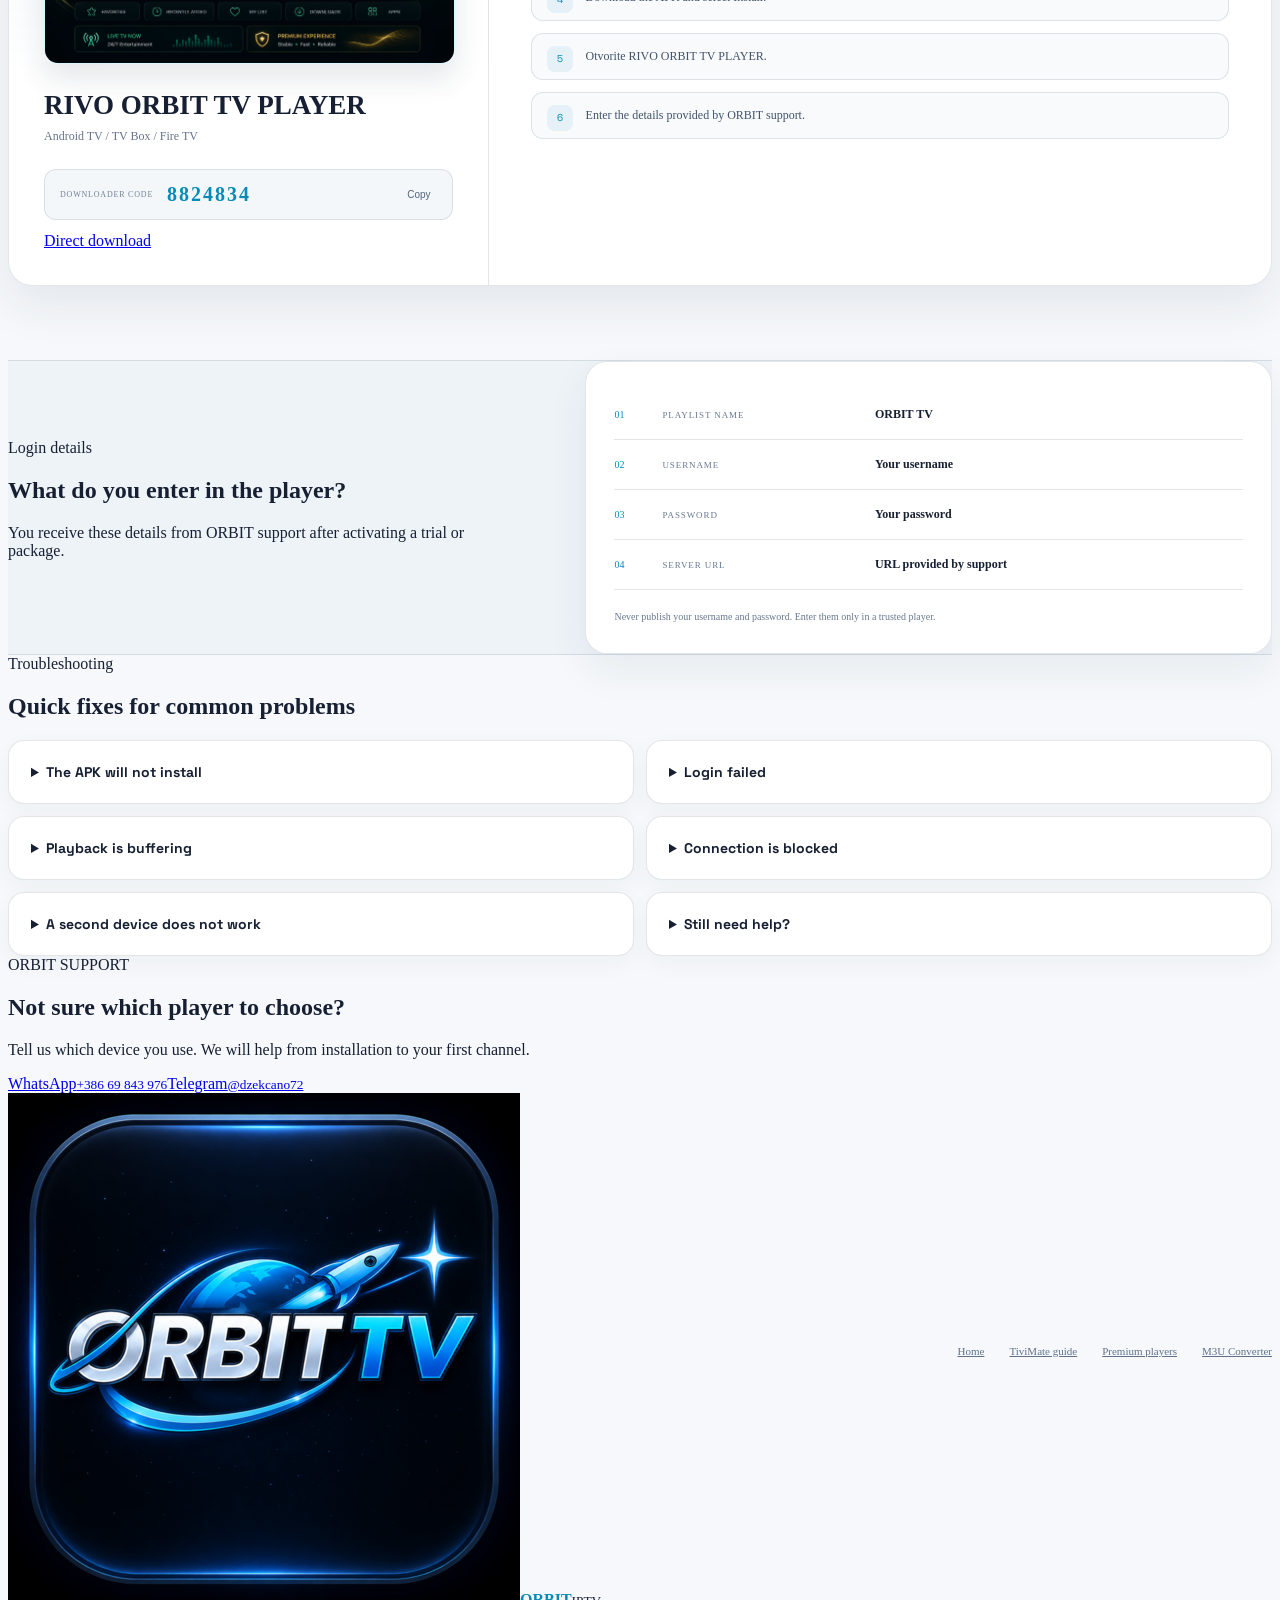
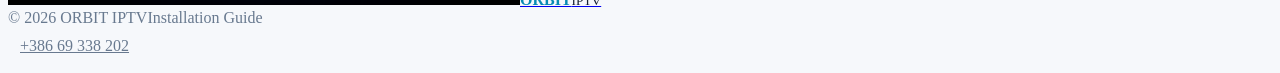
==== commit 479d01c2: "Add additional phone contact while preserving existing numbers" ====
--- a/index.html
+++ b/index.html
@@ -1,14 +1,14 @@
 <!doctype html>
 <html lang="en">
-<head><script src="/site-language.js?v=20260912-full2" defer></script>
+<head><script src="/site-language.js?v=20260926-local" defer></script>
   <meta charset="utf-8">
   <meta name="viewport" content="width=device-width,initial-scale=1">
-  <meta name="theme-color" content="#050914">
-  <meta name="description" content="ORBIT IPTV Installation Guide — direktno preuzimanje i jednostavna uputstva za ORBIT playere.">
-  <meta property="og:title" content="ORBIT IPTV Installation Guide">
-  <meta property="og:description" content="Jednostavna uputstva za instalaciju ORBIT IPTV-a na svim uređajima.">
-  <meta property="og:image" content="https://orbitiptv.github.io/orbit-offer.png">
-  <title>Installation Guide — ORBIT IPTV</title>
+  <meta name="theme-color" content="#ffffff">
+  
+  
+  
+  
+  <title>IPTV Installation Guide &amp; Player Downloads | Orbit IPTV</title>
   <link rel="icon" href="assets/orbit-logo-20260910.png">
   <link rel="preconnect" href="https://fonts.googleapis.com">
   <link rel="preconnect" href="https://fonts.gstatic.com" crossorigin>
@@ -22,8 +22,21 @@
     .smarters-quick-link span{background:#4934e8!important;color:#fff!important}.smarters-quick-link b{white-space:nowrap}
     .smarters-promo-section{padding-top:20px!important;padding-bottom:28px!important}.smarters-promo-card{display:grid;grid-template-columns:220px 1fr;gap:28px;align-items:center;padding:28px;border:1px solid rgba(73,52,232,.22);border-radius:24px;background:linear-gradient(135deg,#fff 0%,#f5f2ff 100%);box-shadow:0 18px 44px rgba(30,35,60,.08);text-decoration:none;color:inherit;transition:.22s ease}.smarters-promo-card:hover{transform:translateY(-5px);box-shadow:0 24px 54px rgba(40,34,110,.14);border-color:rgba(73,52,232,.45)}.smarters-promo-art{width:100%;max-width:190px;margin:auto}.smarters-promo-art svg{display:block;width:100%;height:auto;border-radius:28px;box-shadow:0 16px 36px rgba(43,25,184,.2)}.smarters-promo-label{display:inline-flex;margin-bottom:9px;padding:6px 10px;border-radius:999px;background:#ece8ff;color:#4934e8;font-size:11px;font-weight:800;letter-spacing:.08em}.smarters-promo-copy h2{margin:0 0 10px;font-size:clamp(28px,4vw,42px);line-height:1.08}.smarters-promo-copy p{margin:0 0 18px;max-width:700px;color:#667085}.smarters-promo-button{display:inline-flex;padding:13px 18px;border-radius:10px;background:#4934e8;color:#fff;font-weight:800}.smarters-promo-card:focus-visible,.smarters-main-button:focus-visible,.smarters-quick-link:focus-visible{outline:3px solid #8d7df4;outline-offset:3px}@media(max-width:760px){.smarters-promo-card{grid-template-columns:1fr;text-align:center}.smarters-promo-art{max-width:150px}.smarters-main-button{width:100%;justify-content:center}}
   </style>
+<meta name="description" content="Install Orbit IPTV players on supported TVs, phones and computers. Find downloader codes, app downloads, login instructions and troubleshooting help.">
+<meta name="robots" content="index,follow">
+<link rel="canonical" href="https://orbitiptv.github.io/Installation-Guide/">
+<meta property="og:site_name" content="Orbit IPTV">
+<meta property="og:type" content="website">
+<meta property="og:title" content="IPTV Installation Guide &amp; Player Downloads | Orbit IPTV">
+<meta property="og:description" content="Install Orbit IPTV players on supported TVs, phones and computers. Find downloader codes, app downloads, login instructions and troubleshooting help.">
+<meta property="og:url" content="https://orbitiptv.github.io/Installation-Guide/">
+<meta property="og:image" content="https://orbitiptv.github.io/assets/orbit-logo.png">
+<link rel="stylesheet" href="https://orbitiptv.github.io/orbit-interior.css?v=20260926-final2"><link rel="stylesheet" href="site-polish.css?v=20260926"><script src="https://orbitiptv.github.io/orbit-interior.js?v=20260926-final" defer></script>
+<link rel="stylesheet" href="/orbit-design.css?v=20260926">
+<script src="/orbit-design.js?v=20260926" defer></script>
+<meta name="twitter:card" content="summary_large_image">
 </head>
-<body class="guide-page">
+<body class="guide-page orbit-interior">
   <a class="skip-link" href="#guideMain">Skip to the instructions</a>
   <div class="topbar"><div class="container topbar-inner"><span><span class="status-dot"></span><strong data-g="helpAvailable">HELP FOR EVERY DEVICE</strong></span><a href="https://wa.me/38669843976" target="_blank" rel="noopener" data-g="needHelp">Need help?</a></div></div>
   <header class="site-header">
@@ -209,9 +222,8 @@
     <section class="section"><div class="container contact-card reveal"><div><span class="contact-kicker">ORBIT SUPPORT</span><h2 data-g="supportTitle">Not sure which player to choose?</h2><p data-g="supportText">Tell us which device you use. We will help from installation to your first channel.</p></div><div class="contact-actions"><a class="button button-whatsapp" href="https://wa.me/38669843976" target="_blank" rel="noopener"><span>WhatsApp</span><small>+386 69 843 976</small></a><a class="button button-telegram" href="https://t.me/dzekcano72" target="_blank" rel="noopener"><span>Telegram</span><small>@dzekcano72</small></a></div></div></section>
   </main>
 
-  <footer class="footer"><div class="container guide-footer"><a class="brand" href="../"><img src="assets/orbit-logo-20260910.png" alt=""><span><b>ORBIT</b><small>IPTV</small></span></a><div><a href="../" data-g="home">Home</a><a href="#tivimate" data-g="tivimateGuide">TiviMate guide</a><a href="activation/" data-g="paidPlayers">Plaćeni playeri</a><a href="../converter.html">M3U Converter</a></div></div><div class="container footer-bottom"><span>© 2026 ORBIT IPTV</span><span>Installation Guide</span></div></footer>
+  <footer class="footer"><div class="container guide-footer"><a class="brand" href="../"><img src="assets/orbit-logo-20260910.png" alt=""><span><b>ORBIT</b><small>IPTV</small></span></a><div><a href="../" data-g="home">Home</a><a href="#tivimate" data-g="tivimateGuide">TiviMate guide</a><a href="activation/" data-g="paidPlayers">Plaćeni playeri</a><a href="https://orbitiptv.github.io/conventer/">M3U Converter</a></div></div><div class="container footer-bottom"><span>© 2026 ORBIT IPTV</span><span>Installation Guide</span></div><a href="tel:+38669338202" style="display:inline-block;padding:10px 12px;color:inherit;white-space:nowrap;text-decoration:underline">+386 69 338 202</a></footer>
   <script src="guide.js?v=20260912-language2"></script>
+<script src="https://orbitiptv.github.io/orbit-chat.js?v=20260926-final" defer></script>
 </body>
 </html>
-
-
--- a/site-polish.css
+++ b/site-polish.css
@@ -0,0 +1,7 @@
+.orbit-interior :is(.card,.app-card,.setup-card,.support-box,.cta-box,.benefit,.step,.logo-box,.smart-tv-note,.code-box){background:#111127!important;color:#f5f3ff!important;border-color:#ffffff20!important}
+.orbit-interior :is(.app-info p,.setup-card p,.lead,.note,.back-link){color:#c1bbd3!important}
+.orbit-interior :is(.top,.activation-header){background:#09091ff5!important;border-color:#ffffff20!important}
+.orbit-interior .activation-header{position:sticky;top:0;height:auto}
+.orbit-interior .header-inner{height:auto;min-height:76px;flex-wrap:wrap;gap:14px;padding-block:14px}
+.orbit-interior :is(.download-button,.go,.order){background:linear-gradient(110deg,#7650eb,#487bf5)!important;color:white!important}
+@media(max-width:650px){.orbit-interior .container{width:calc(100% - 32px);margin-inline:auto}.orbit-interior :is(.grid,.setup-grid,.split,.app-grid){grid-template-columns:minmax(0,1fr)!important}.orbit-interior :is(.nav,.menu,.tools,.header-actions){flex-wrap:wrap;gap:10px}.orbit-interior .hero{padding-inline:0}}
